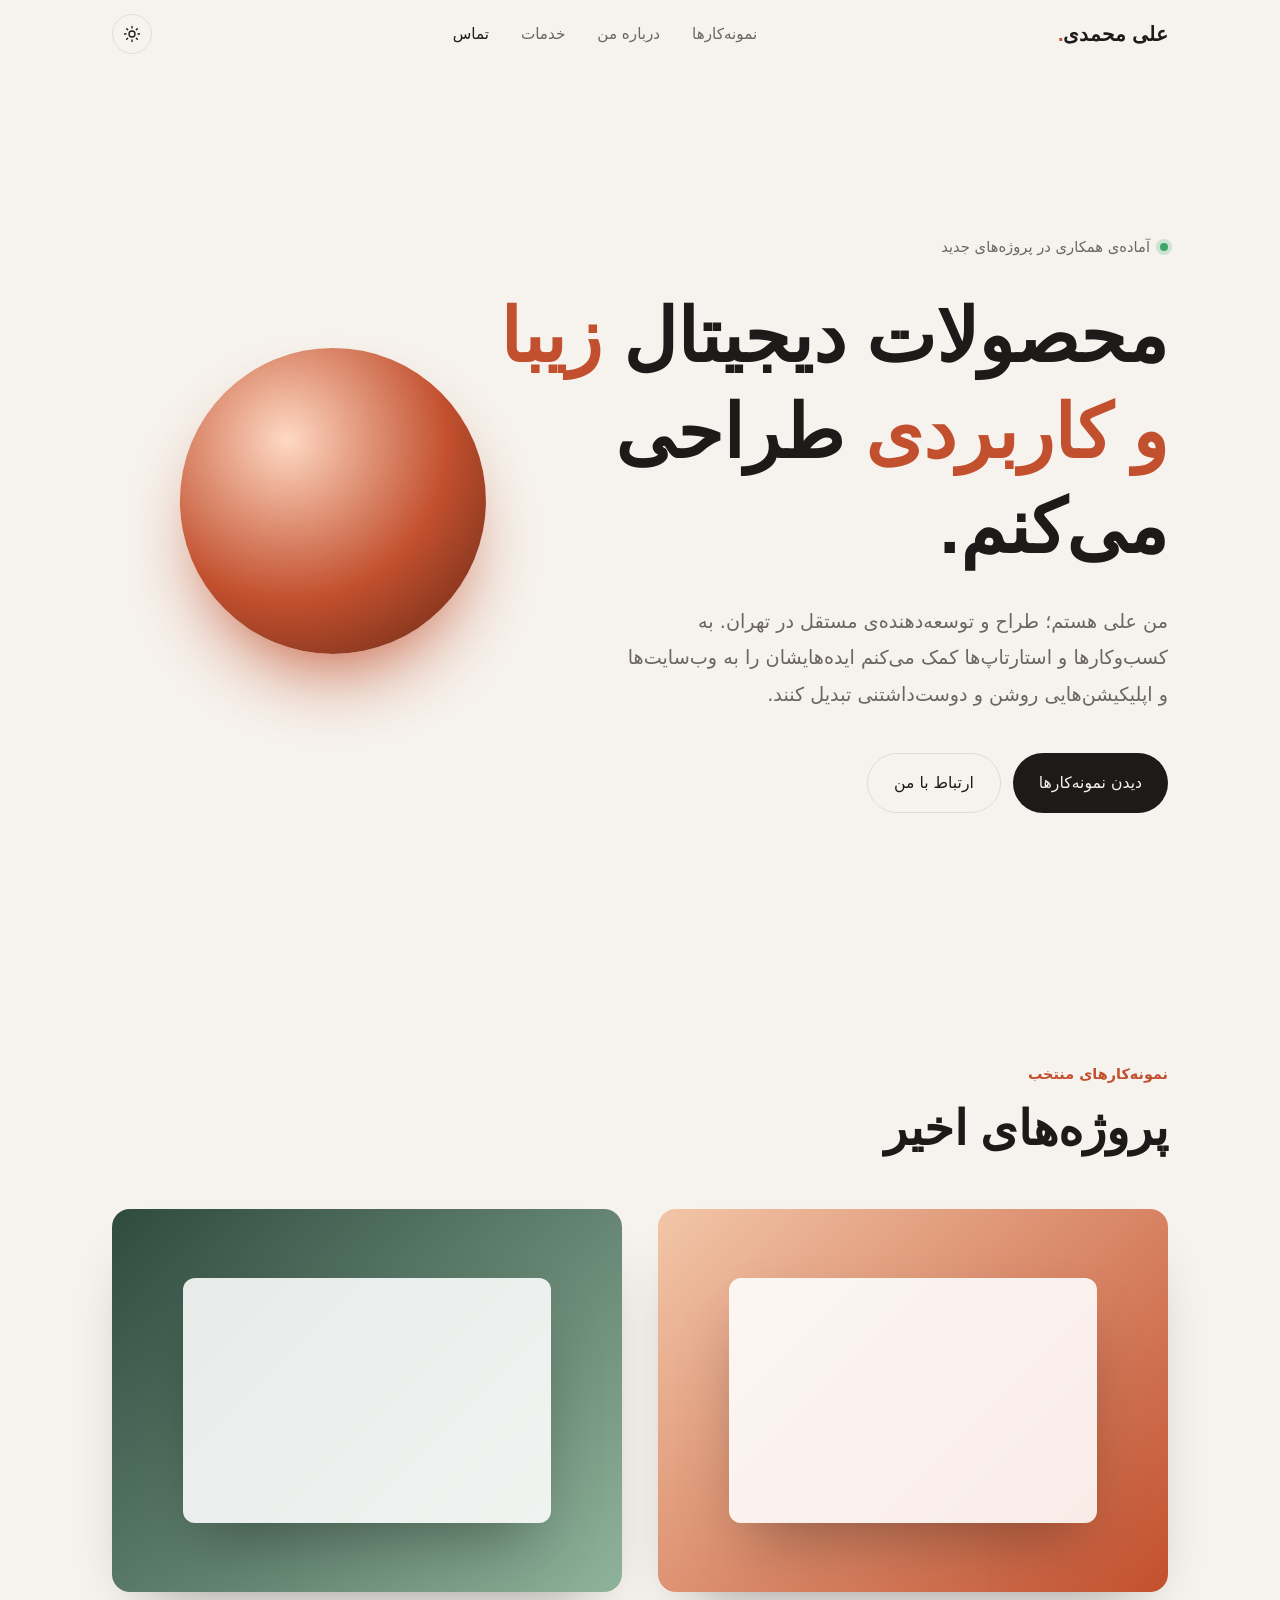
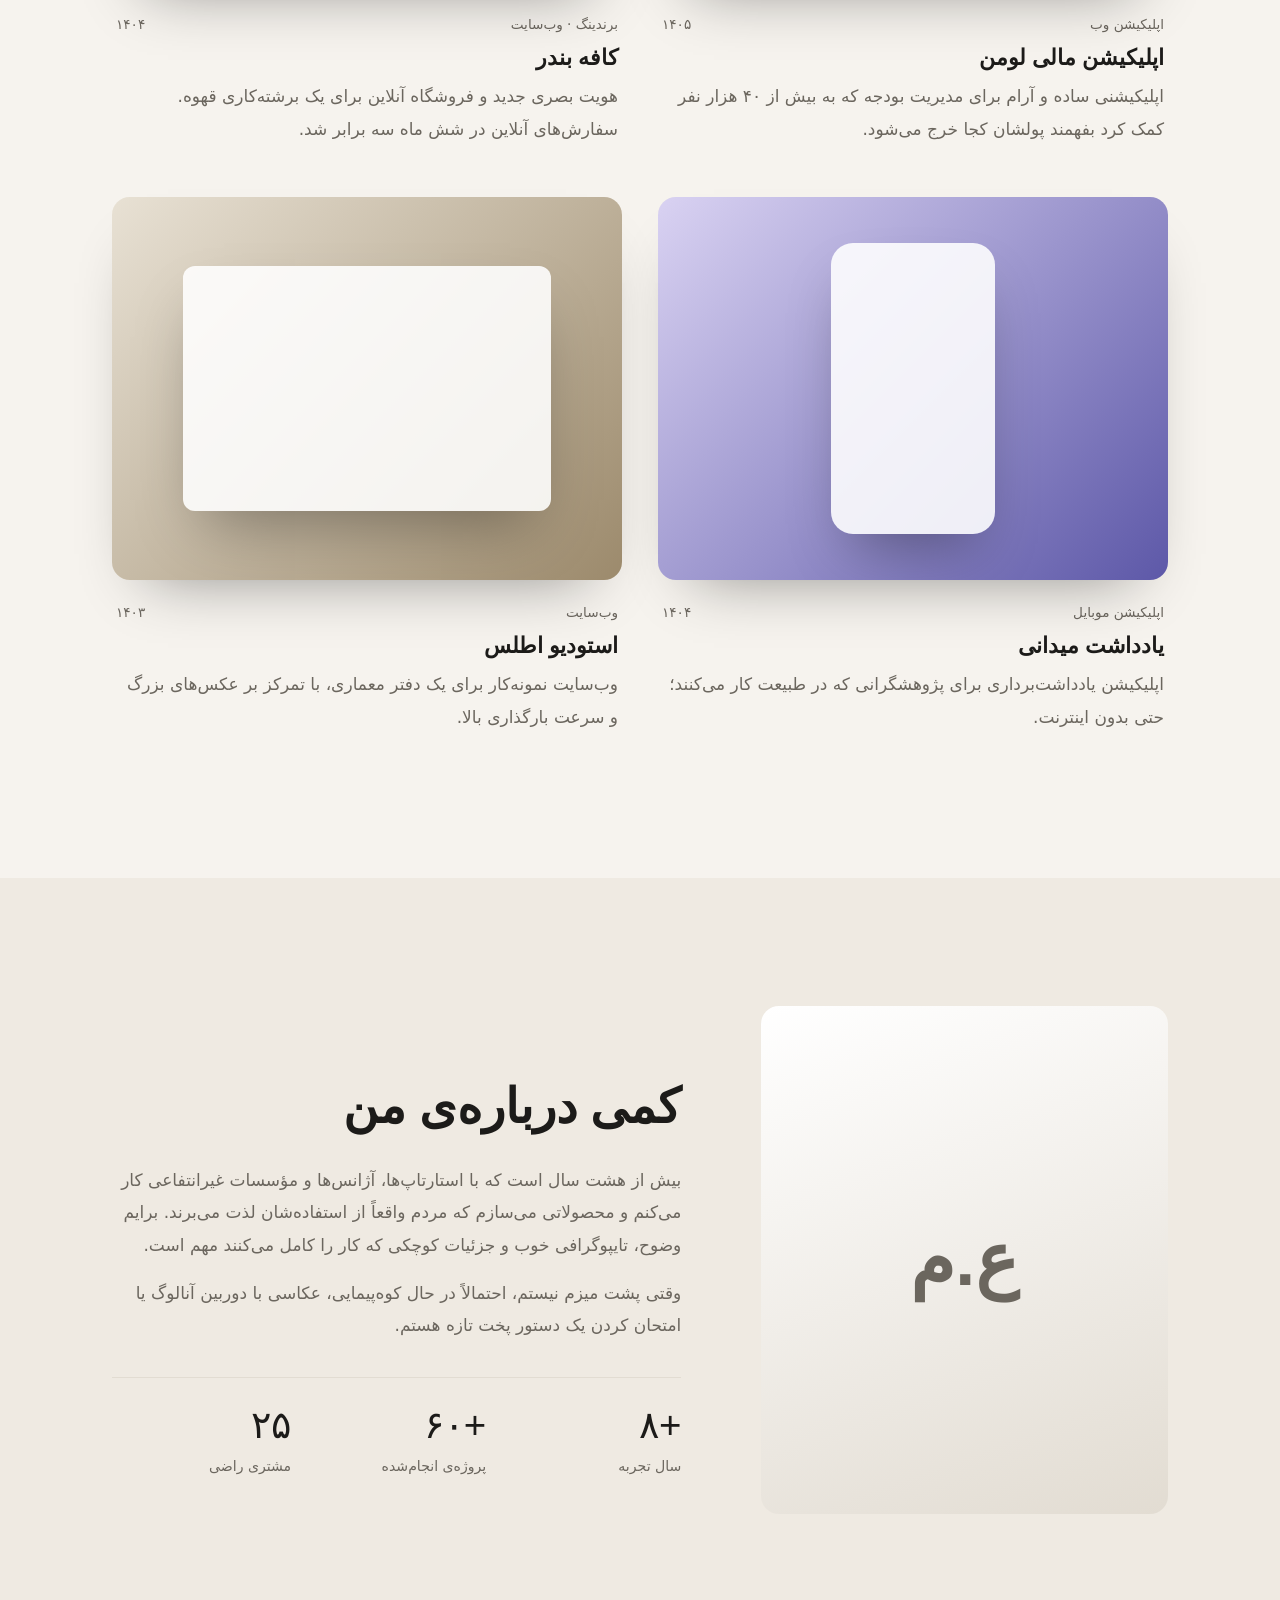
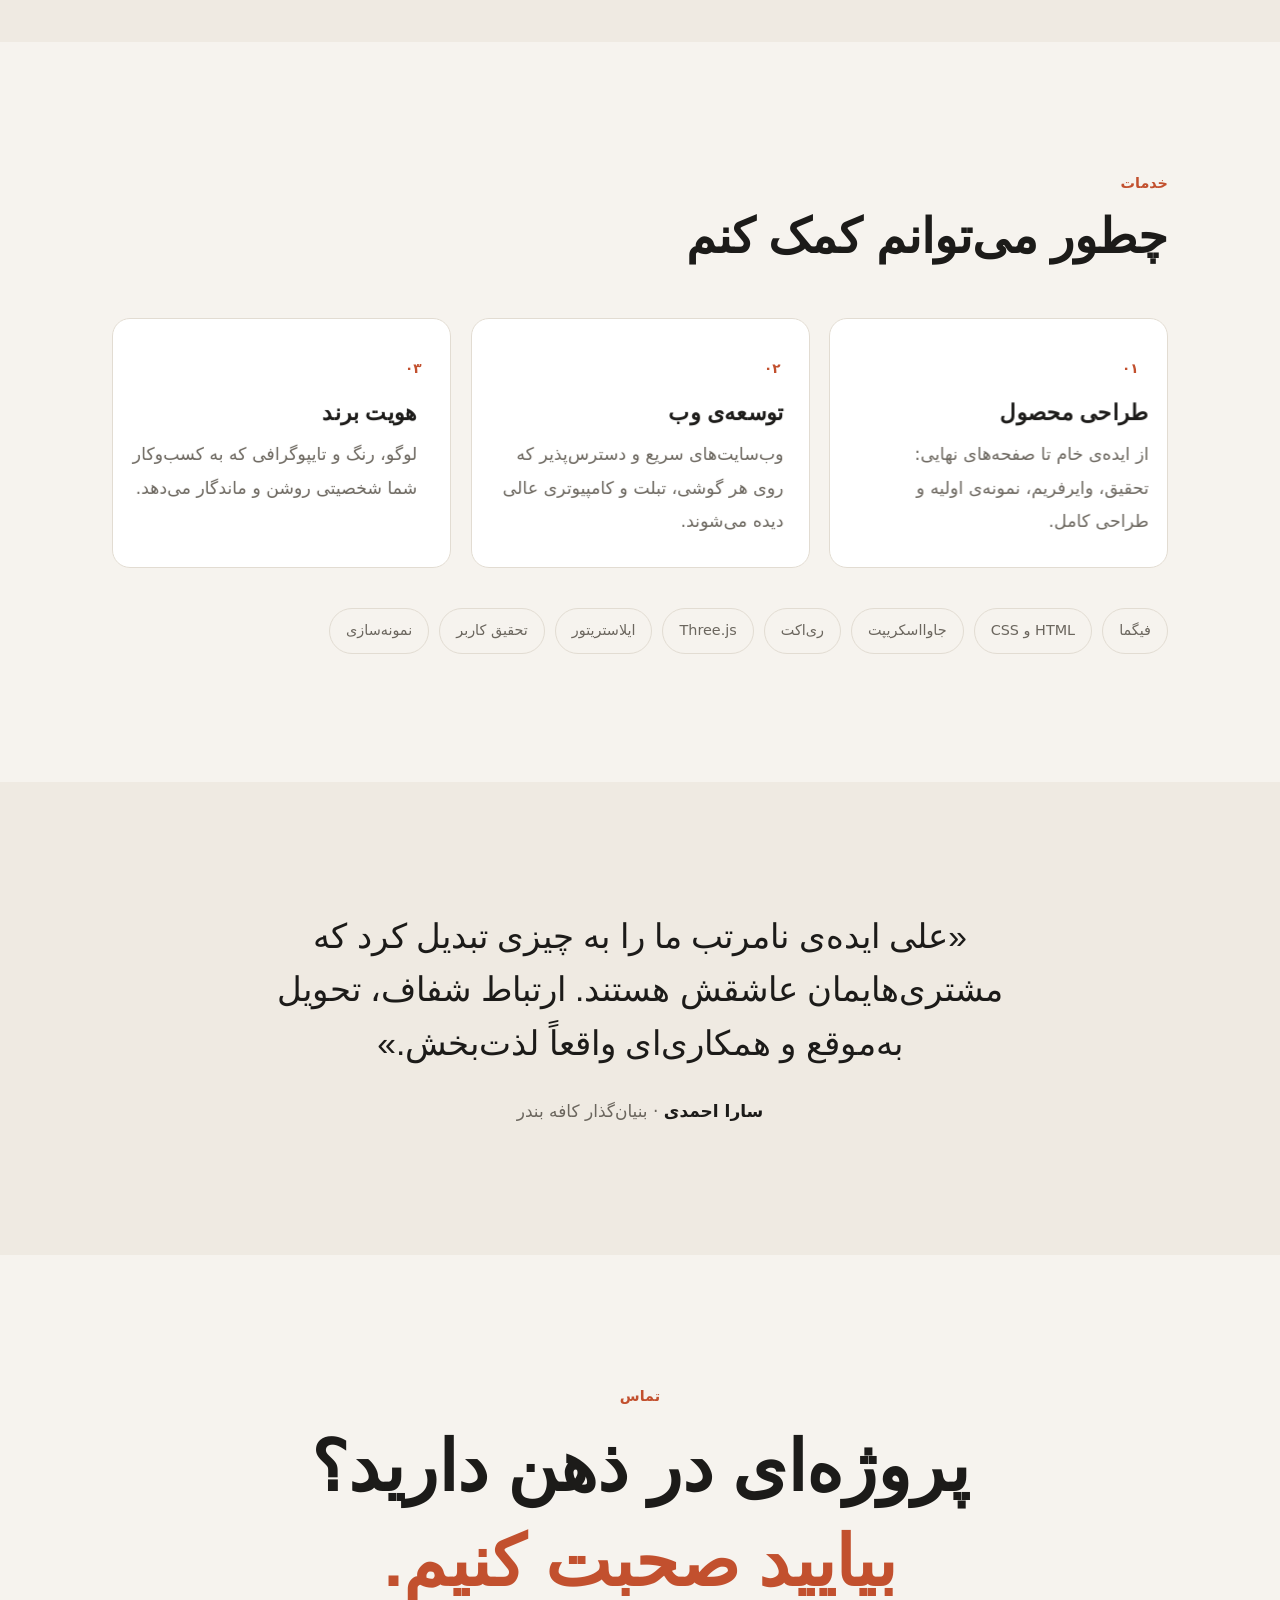
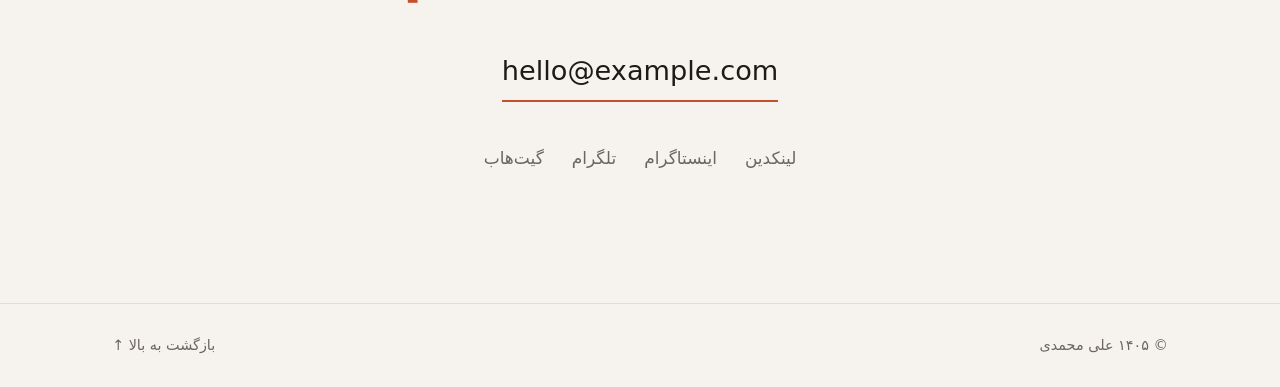
==== index.html @ 6ac97a1b "Add files via upload" ====
<!doctype html>
<html lang="fa" dir="rtl">
<head>
  <meta charset="utf-8">
  <meta name="viewport" content="width=device-width, initial-scale=1">

  <!-- ✏️ EDIT: عنوانی که در تب مرورگر و گوگل نمایش داده می‌شود -->
  <title>علی محمدی — طراح و توسعه‌دهنده</title>
  <!-- ✏️ EDIT: توضیح یک‌جمله‌ای برای گوگل و هنگام اشتراک‌گذاری لینک -->
  <meta name="description" content="نمونه‌کارهای علی محمدی، طراح و توسعه‌دهنده‌ی مستقل که محصولات دیجیتال زیبا و کاربردی می‌سازد.">

  <meta property="og:title" content="علی محمدی — طراح و توسعه‌دهنده">
  <meta property="og:description" content="طراح و توسعه‌دهنده‌ی مستقل؛ ساخت محصولات دیجیتال زیبا و کاربردی.">
  <meta property="og:type" content="website">
  <meta property="og:locale" content="fa_IR">
  <meta name="theme-color" content="#f6f3ee">

  <link rel="icon" href="favicon.svg" type="image/svg+xml">
  <link rel="stylesheet" href="styles.css">

  <!-- حالت روشن/تاریک ذخیره‌شده را قبل از نمایش صفحه اعمال می‌کند -->
  <script>
    try { var t = localStorage.getItem('theme'); if (t) document.documentElement.dataset.theme = t; } catch (e) {}
  </script>
</head>
<body>
  <a class="skip-link" href="#main">رفتن به محتوا</a>

  <!-- ================= منوی بالا ================= -->
  <header class="site-header">
    <div class="container header-inner">
      <!-- ✏️ EDIT: نام شما -->
      <a class="logo" href="#top" aria-label="بازگشت به بالا">علی محمدی<span class="logo-dot">.</span></a>

      <nav class="nav" id="nav" aria-label="منوی اصلی">
        <a href="#work">نمونه‌کارها</a>
        <a href="#about">درباره من</a>
        <a href="#services">خدمات</a>
        <a href="#contact">تماس</a>
      </nav>

      <div class="header-actions">
        <button class="icon-btn" id="theme-toggle" type="button" aria-label="تغییر حالت روشن و تاریک">
          <svg class="icon-sun" viewBox="0 0 24 24" aria-hidden="true"><circle cx="12" cy="12" r="4"/><path d="M12 2v2M12 20v2M4.9 4.9l1.4 1.4M17.7 17.7l1.4 1.4M2 12h2M20 12h2M4.9 19.1l1.4-1.4M17.7 6.3l1.4-1.4"/></svg>
          <svg class="icon-moon" viewBox="0 0 24 24" aria-hidden="true"><path d="M21 12.8A9 9 0 1 1 11.2 3a7 7 0 0 0 9.8 9.8z"/></svg>
        </button>
        <button class="icon-btn menu-btn" id="menu-toggle" type="button" aria-label="باز کردن منو" aria-expanded="false" aria-controls="nav">
          <span></span><span></span>
        </button>
      </div>
    </div>
  </header>

  <main id="main">

    <!-- ================= معرفی (اولین چیزی که دیده می‌شود) ================= -->
    <section class="hero" id="top">
      <!-- صحنه‌ی سه‌بعدی اینجا کشیده می‌شود (فایل script.js) -->
      <div class="hero-3d" id="hero-3d" aria-hidden="true"><div class="hero-3d-fallback"></div></div>

      <div class="container hero-content">
        <!-- ✏️ EDIT: جمله‌ی کوچک بالای تیتر -->
        <p class="eyebrow reveal"><span class="status-dot"></span> آماده‌ی همکاری در پروژه‌های جدید</p>
        <!-- ✏️ EDIT: تیتر اصلی. کلمات داخل <em> با رنگ اصلی نمایش داده می‌شوند. -->
        <h1 class="hero-title reveal">محصولات دیجیتال <em>زیبا و کاربردی</em> طراحی می‌کنم.</h1>
        <!-- ✏️ EDIT: یکی دو جمله درباره‌ی خودتان -->
        <p class="hero-lead reveal">من علی هستم؛ طراح و توسعه‌دهنده‌ی مستقل در تهران. به کسب‌وکارها و استارتاپ‌ها کمک می‌کنم ایده‌هایشان را به وب‌سایت‌ها و اپلیکیشن‌هایی روشن و دوست‌داشتنی تبدیل کنند.</p>
        <div class="hero-cta reveal">
          <a class="btn btn-primary" href="#work">دیدن نمونه‌کارها</a>
          <a class="btn btn-ghost" href="#contact">ارتباط با من</a>
        </div>
      </div>
    </section>

    <!-- ================= نمونه‌کارها ================= -->
    <section class="section" id="work">
      <div class="container">
        <div class="section-head reveal">
          <p class="section-label">نمونه‌کارهای منتخب</p>
          <h2>پروژه‌های اخیر</h2>
        </div>

        <!--
          ✏️ EDIT: هر بلوک <article class="project"> … </article> یک پروژه است.
          برای اضافه کردن پروژه، یک بلوک کامل را کپی کنید؛ برای حذف، آن را پاک کنید.
          برای استفاده از عکس واقعی: عکس را در پوشه‌ی images بگذارید و خط
          <div class="project-art …"></div> را با این جایگزین کنید:
            <img class="project-img" src="images/your-picture.jpg" alt="توضیح کوتاه عکس">
        -->
        <div class="projects">

          <article class="project reveal">
            <a class="project-link tilt" href="#" aria-label="پروژه‌ی اپلیکیشن مالی لومن">
              <div class="project-media"><div class="project-art art-1"></div></div>
              <div class="project-body">
                <div class="project-meta"><span>اپلیکیشن وب</span><span>۱۴۰۵</span></div>
                <h3>اپلیکیشن مالی لومن</h3>
                <p>اپلیکیشنی ساده و آرام برای مدیریت بودجه که به بیش از ۴۰ هزار نفر کمک کرد بفهمند پولشان کجا خرج می‌شود.</p>
              </div>
            </a>
          </article>

          <article class="project reveal">
            <a class="project-link tilt" href="#" aria-label="پروژه‌ی کافه بندر">
              <div class="project-media"><div class="project-art art-2"></div></div>
              <div class="project-body">
                <div class="project-meta"><span>برندینگ · وب‌سایت</span><span>۱۴۰۴</span></div>
                <h3>کافه بندر</h3>
                <p>هویت بصری جدید و فروشگاه آنلاین برای یک برشته‌کاری قهوه. سفارش‌های آنلاین در شش ماه سه برابر شد.</p>
              </div>
            </a>
          </article>

          <article class="project reveal">
            <a class="project-link tilt" href="#" aria-label="پروژه‌ی یادداشت میدانی">
              <div class="project-media"><div class="project-art art-3"></div></div>
              <div class="project-body">
                <div class="project-meta"><span>اپلیکیشن موبایل</span><span>۱۴۰۴</span></div>
                <h3>یادداشت میدانی</h3>
                <p>اپلیکیشن یادداشت‌برداری برای پژوهشگرانی که در طبیعت کار می‌کنند؛ حتی بدون اینترنت.</p>
              </div>
            </a>
          </article>

          <article class="project reveal">
            <a class="project-link tilt" href="#" aria-label="پروژه‌ی استودیو اطلس">
              <div class="project-media"><div class="project-art art-4"></div></div>
              <div class="project-body">
                <div class="project-meta"><span>وب‌سایت</span><span>۱۴۰۳</span></div>
                <h3>استودیو اطلس</h3>
                <p>وب‌سایت نمونه‌کار برای یک دفتر معماری، با تمرکز بر عکس‌های بزرگ و سرعت بارگذاری بالا.</p>
              </div>
            </a>
          </article>

        </div>
      </div>
    </section>

    <!-- ================= درباره من ================= -->
    <section class="section section-alt" id="about">
      <div class="container about">
        <div class="about-photo reveal">
          <!--
            ✏️ EDIT: برای نمایش عکس خودتان، آن را در پوشه‌ی images بگذارید (مثلاً me.jpg)
            و خط زیر را با این جایگزین کنید:
              <img src="images/me.jpg" alt="عکس علی محمدی">
          -->
          <div class="photo-placeholder tilt" aria-hidden="true">ع.م</div>
        </div>
        <div class="about-text">
          <p class="section-label reveal">درباره من</p>
          <h2 class="reveal">کمی درباره‌ی من</h2>
          <!-- ✏️ EDIT: داستان شما. هر <p> … </p> یک پاراگراف است. -->
          <p class="reveal">بیش از هشت سال است که با استارتاپ‌ها، آژانس‌ها و مؤسسات غیرانتفاعی کار می‌کنم و محصولاتی می‌سازم که مردم واقعاً از استفاده‌شان لذت می‌برند. برایم وضوح، تایپوگرافی خوب و جزئیات کوچکی که کار را کامل می‌کنند مهم است.</p>
          <p class="reveal">وقتی پشت میزم نیستم، احتمالاً در حال کوه‌پیمایی، عکاسی با دوربین آنالوگ یا امتحان کردن یک دستور پخت تازه هستم.</p>

          <!-- ✏️ EDIT: سه آمار کوتاه درباره‌ی شما -->
          <dl class="stats reveal">
            <div><dt>+۸</dt><dd>سال تجربه</dd></div>
            <div><dt>+۶۰</dt><dd>پروژه‌ی انجام‌شده</dd></div>
            <div><dt>۲۵</dt><dd>مشتری راضی</dd></div>
          </dl>
        </div>
      </div>
    </section>

    <!-- ================= خدمات ================= -->
    <section class="section" id="services">
      <div class="container">
        <div class="section-head reveal">
          <p class="section-label">خدمات</p>
          <h2>چطور می‌توانم کمک کنم</h2>
        </div>
        <!-- ✏️ EDIT: هر بلوک <div class="service"> یکی از خدمات شماست -->
        <div class="services">
          <div class="service tilt reveal">
            <span class="service-num">۰۱</span>
            <h3>طراحی محصول</h3>
            <p>از ایده‌ی خام تا صفحه‌های نهایی: تحقیق، وایرفریم، نمونه‌ی اولیه و طراحی کامل.</p>
          </div>
          <div class="service tilt reveal">
            <span class="service-num">۰۲</span>
            <h3>توسعه‌ی وب</h3>
            <p>وب‌سایت‌های سریع و دسترس‌پذیر که روی هر گوشی، تبلت و کامپیوتری عالی دیده می‌شوند.</p>
          </div>
          <div class="service tilt reveal">
            <span class="service-num">۰۳</span>
            <h3>هویت برند</h3>
            <p>لوگو، رنگ و تایپوگرافی که به کسب‌وکار شما شخصیتی روشن و ماندگار می‌دهد.</p>
          </div>
        </div>

        <!-- ✏️ EDIT: ابزارها و مهارت‌های شما -->
        <ul class="skills reveal" aria-label="ابزارها و مهارت‌ها">
          <li>فیگما</li><li>HTML و CSS</li><li>جاوااسکریپت</li><li>ری‌اکت</li>
          <li>Three.js</li><li>ایلاستریتور</li><li>تحقیق کاربر</li><li>نمونه‌سازی</li>
        </ul>
      </div>
    </section>

    <!-- ================= نظر مشتری ================= -->
    <section class="section section-alt">
      <div class="container">
        <!-- ✏️ EDIT: یک جمله‌ی خوب از یکی از مشتریان (یا کل این بخش را حذف کنید) -->
        <figure class="quote reveal">
          <blockquote>«علی ایده‌ی نامرتب ما را به چیزی تبدیل کرد که مشتری‌هایمان عاشقش هستند. ارتباط شفاف، تحویل به‌موقع و همکاری‌ای واقعاً لذت‌بخش.»</blockquote>
          <figcaption><strong>سارا احمدی</strong> · بنیان‌گذار کافه بندر</figcaption>
        </figure>
      </div>
    </section>

    <!-- ================= تماس ================= -->
    <section class="section contact" id="contact">
      <div class="container">
        <p class="section-label reveal">تماس</p>
        <h2 class="contact-title reveal">پروژه‌ای در ذهن دارید؟<br><em>بیایید صحبت کنیم.</em></h2>
        <!-- ✏️ EDIT: ایمیل واقعی خود را در هر دو جای خط بعد بنویسید -->
        <a class="contact-email reveal" href="mailto:hello@example.com" dir="ltr">hello@example.com</a>
        <!-- ✏️ EDIT: لینک شبکه‌های اجتماعی. به جای "#" آدرس صفحه‌ی خود را بگذارید یا خط را حذف کنید. -->
        <ul class="socials reveal">
          <li><a href="#" target="_blank" rel="noopener">لینکدین</a></li>
          <li><a href="#" target="_blank" rel="noopener">اینستاگرام</a></li>
          <li><a href="#" target="_blank" rel="noopener">تلگرام</a></li>
          <li><a href="#" target="_blank" rel="noopener">گیت‌هاب</a></li>
        </ul>
      </div>
    </section>
  </main>

  <footer class="site-footer">
    <div class="container footer-inner">
      <!-- ✏️ EDIT: نام شما -->
      <p>© <span id="year">۱۴۰۵</span> علی محمدی</p>
      <a href="#top">بازگشت به بالا ↑</a>
    </div>
  </footer>

  <!-- کتابخانه‌ی رایگان سه‌بعدی (Three.js) -->
  <script src="vendor/three.min.js" defer></script>
  <script src="script.js" defer></script>
</body>
</html>
---- styles.css ----
/* =====================================================================
   STYLES — this file controls how the site LOOKS (colours, fonts, layout).
   You normally only need the "COLOURS" block right below.
   ===================================================================== */

/* Persian font (stored inside the site, in the "fonts" folder) */
@font-face { font-family: "Vazirmatn"; src: url("fonts/Vazirmatn-FD-Regular.woff2") format("woff2"); font-weight: 400; font-style: normal; font-display: swap; }
@font-face { font-family: "Vazirmatn"; src: url("fonts/Vazirmatn-FD-Medium.woff2") format("woff2"); font-weight: 500; font-style: normal; font-display: swap; }
@font-face { font-family: "Vazirmatn"; src: url("fonts/Vazirmatn-FD-Bold.woff2") format("woff2"); font-weight: 700; font-style: normal; font-display: swap; }
@font-face { font-family: "Vazirmatn"; src: url("fonts/Vazirmatn-FD-ExtraBold.woff2") format("woff2"); font-weight: 800; font-style: normal; font-display: swap; }

/* ✏️ COLOURS — change these to restyle the whole site */
:root {
  --bg: #f6f3ee;          /* page background */
  --bg-alt: #efeae2;      /* background of every other section */
  --surface: #ffffff;     /* cards */
  --text: #1c1b19;        /* main text */
  --muted: #6b665e;       /* softer text */
  --line: #e2dcd2;        /* thin borders */
  --accent: #c2502e;      /* highlight colour (buttons, italic words) */
  --accent-contrast: #ffffff;

  --font-display: "Vazirmatn", Tahoma, sans-serif;
  --font-body: "Vazirmatn", Tahoma, system-ui, sans-serif;
  --radius: 18px;
  --max: 1120px;
  color-scheme: light;
}

/* Dark mode colours (used automatically if the visitor's device is in dark mode) */
@media (prefers-color-scheme: dark) {
  :root:not([data-theme="light"]) {
    --bg: #141311; --bg-alt: #1b1a17; --surface: #22201c;
    --text: #f1ede6; --muted: #a39d92; --line: #2f2c27;
    --accent: #ec7a55; --accent-contrast: #141311;
    color-scheme: dark;
  }
}
:root[data-theme="dark"] {
  --bg: #141311; --bg-alt: #1b1a17; --surface: #22201c;
  --text: #f1ede6; --muted: #a39d92; --line: #2f2c27;
  --accent: #ec7a55; --accent-contrast: #141311;
  color-scheme: dark;
}

/* ---------- Basics ---------- */
*, *::before, *::after { box-sizing: border-box; }
html { scroll-behavior: smooth; scroll-padding-top: 80px; -webkit-text-size-adjust: 100%; }
body {
  margin: 0;
  background: var(--bg);
  color: var(--text);
  font-family: var(--font-body);
  font-size: 17px;
  line-height: 1.9;
  -webkit-font-smoothing: antialiased;
  transition: background-color .3s, color .3s;
}
img { max-width: 100%; display: block; }
a { color: inherit; }
h1, h2, h3 { font-family: var(--font-display); font-weight: 800; line-height: 1.35; margin: 0; }
h2 { font-size: clamp(2rem, 4.5vw, 3rem); }
h3 { font-size: 1.35rem; font-weight: 700; }
em { font-style: normal; color: var(--accent); }
p { margin: 0 0 1rem; }

.container { width: 100%; max-width: var(--max); margin: 0 auto; padding: 0 16px; }
@media (min-width: 640px) { .container { padding: 0 32px; } }

.skip-link { position: absolute; right: -999px; top: 8px; background: var(--text); color: var(--bg); padding: 8px 14px; border-radius: 8px; z-index: 100; }
.skip-link:focus { right: 8px; }
:focus-visible { outline: 2px solid var(--accent); outline-offset: 3px; border-radius: 4px; }

/* ---------- Header ---------- */
.site-header {
  position: sticky; top: 0; z-index: 50;
  background: color-mix(in srgb, var(--bg) 82%, transparent);
  backdrop-filter: saturate(160%) blur(12px);
  -webkit-backdrop-filter: saturate(160%) blur(12px);
  border-bottom: 1px solid transparent;
  transition: border-color .3s;
}
.site-header.scrolled { border-bottom-color: var(--line); }
.header-inner { display: flex; align-items: center; justify-content: space-between; height: 68px; gap: 16px; }
.logo { font-family: var(--font-display); font-size: 1.25rem; text-decoration: none; font-weight: 800; }
.logo-dot { color: var(--accent); }

.nav { display: flex; gap: 32px; }
.nav a { text-decoration: none; font-size: .95rem; color: var(--muted); transition: color .2s; }
.nav a:hover, .nav a.active { color: var(--text); }

.header-actions { display: flex; gap: 8px; }
.icon-btn {
  width: 40px; height: 40px; border-radius: 50%;
  border: 1px solid var(--line); background: transparent; color: var(--text);
  display: grid; place-items: center; cursor: pointer; transition: background .2s;
}
.icon-btn:hover { background: var(--bg-alt); }
.icon-btn svg { width: 18px; height: 18px; fill: none; stroke: currentColor; stroke-width: 1.8; stroke-linecap: round; }
.icon-moon { display: none; }
:root[data-theme="dark"] .icon-sun { display: none; }
:root[data-theme="dark"] .icon-moon { display: block; }
@media (prefers-color-scheme: dark) {
  :root:not([data-theme="light"]) .icon-sun { display: none; }
  :root:not([data-theme="light"]) .icon-moon { display: block; }
}
.menu-btn { display: none; flex-direction: column; gap: 5px; align-items: center; justify-content: center; }
.menu-btn span { display: block; width: 16px; height: 1.6px; background: currentColor; transition: transform .3s; }
.menu-btn[aria-expanded="true"] span:first-child { transform: translateY(3.3px) rotate(45deg); }
.menu-btn[aria-expanded="true"] span:last-child { transform: translateY(-3.3px) rotate(-45deg); }

@media (max-width: 760px) {
  .menu-btn { display: flex; }
  .nav {
    position: fixed; inset: 68px 0 auto 0;
    flex-direction: column; gap: 0;
    background: var(--bg); border-bottom: 1px solid var(--line);
    padding: 8px 16px 20px;
    transform: translateY(-8px); opacity: 0; pointer-events: none;
    transition: opacity .25s, transform .25s;
  }
  .nav.open { transform: none; opacity: 1; pointer-events: auto; }
  .nav a { padding: 14px 0; font-size: 1.15rem; color: var(--text); border-bottom: 1px solid var(--line); }
  .nav a:last-child { border-bottom: 0; }
}

/* ---------- Buttons ---------- */
.btn {
  display: inline-flex; align-items: center; justify-content: center;
  padding: 14px 26px; border-radius: 999px; font-weight: 500; font-size: .98rem;
  text-decoration: none; transition: transform .2s, background .2s, border-color .2s;
}
.btn:hover { transform: translateY(-2px); }
.btn-primary { background: var(--text); color: var(--bg); }
.btn-ghost { border: 1px solid var(--line); }
.btn-ghost:hover { border-color: var(--text); }

/* ---------- Hero ---------- */
.hero { position: relative; overflow: hidden; padding: clamp(72px, 14vw, 160px) 0 clamp(64px, 10vw, 120px); }
.hero-content { position: relative; z-index: 1; pointer-events: none; }
.hero-content a { pointer-events: auto; }

/* 3D scene — on wide screens it sits on the left, on phones it sits behind the text */
.hero-3d { position: absolute; inset: 0 auto 0 0; width: 52%; z-index: 0; }
.hero-3d canvas { display: block; width: 100% !important; height: 100% !important; }
.hero-3d-fallback {
  position: absolute; top: 50%; left: 50%; width: 46%; aspect-ratio: 1; transform: translate(-50%, -50%);
  border-radius: 50%;
  background: radial-gradient(circle at 35% 30%, #ffd9c4, var(--accent) 55%, #5d2414);
  box-shadow: 0 40px 80px -30px var(--accent);
  animation: float 6s ease-in-out infinite;
}
.hero-3d.ready .hero-3d-fallback { display: none; }
@keyframes float { 50% { transform: translate(-50%, -54%); } }
@media (max-width: 860px) {
  .hero-3d { inset: 0; width: 100%; opacity: .35; }
}
.eyebrow { display: inline-flex; align-items: center; gap: 10px; font-size: .92rem; color: var(--muted); margin-bottom: 28px; }
.status-dot { width: 8px; height: 8px; border-radius: 50%; background: #3fa66b; box-shadow: 0 0 0 4px color-mix(in srgb, #3fa66b 22%, transparent); }
.hero-title { font-size: clamp(2.3rem, 6.5vw, 4.6rem); max-width: 17ch; margin-bottom: 28px; line-height: 1.3; }
.hero-lead { font-size: clamp(1.05rem, 2vw, 1.2rem); color: var(--muted); max-width: 34rem; margin-bottom: 40px; }
.hero-cta { display: flex; gap: 12px; flex-wrap: wrap; }

/* ---------- Sections ---------- */
.section { padding: clamp(72px, 11vw, 128px) 0; }
.section-alt { background: var(--bg-alt); }
.section-head { margin-bottom: 48px; }
.section-label { font-size: .9rem; color: var(--accent); font-weight: 700; margin-bottom: 8px; }

/* ---------- Projects ---------- */
.projects { display: grid; gap: 28px; grid-template-columns: 1fr; }
@media (min-width: 760px) { .projects { grid-template-columns: 1fr 1fr; gap: 36px; } }
.project-link { display: block; text-decoration: none; }

/* 3D tilt effect (cards lean toward the mouse) */
.tilt { transform-style: preserve-3d; transition: transform .5s cubic-bezier(.2,.7,.2,1); will-change: transform; }
.tilt.tilting { transition: transform .08s linear; }
.project-media { transform: translateZ(30px); box-shadow: 0 30px 60px -35px rgba(0,0,0,.45); }
.project-body { transform: translateZ(18px); }
.projects, .services, .about-photo { perspective: 1200px; }
.project-media { border-radius: var(--radius); overflow: hidden; aspect-ratio: 4 / 3; background: var(--bg-alt); }
.project-art, .project-img { width: 100%; height: 100%; object-fit: cover; transition: transform .6s cubic-bezier(.2,.7,.2,1); }
.project-link:hover .project-art, .project-link:hover .project-img { transform: scale(1.04); }
.project-body { padding: 20px 4px 0; }
.project-meta { display: flex; justify-content: space-between; font-size: .85rem; color: var(--muted); margin-bottom: 6px; }
.project-body h3 { margin-bottom: 8px; }
.project-body p { color: var(--muted); }

/* Decorative project covers (used until you add real pictures) */
.project-art { position: relative; }
.project-art::after {
  content: ""; position: absolute; inset: 18% 14%;
  border-radius: 12px; background: rgba(255,255,255,.88);
  box-shadow: 0 30px 60px -20px rgba(0,0,0,.35);
}
.art-1 { background: linear-gradient(135deg, #f2c6a8, #c2502e); }
.art-2 { background: linear-gradient(135deg, #2f4a3f, #8fb39a); }
.art-3 { background: linear-gradient(135deg, #d9d2f2, #5d58a8); }
.art-3::after { inset: 12% 34%; border-radius: 22px; }
.art-4 { background: linear-gradient(135deg, #e8e1d4, #9c8a6c); }

/* ---------- About ---------- */
.about { display: grid; gap: 48px; align-items: center; }
@media (min-width: 860px) { .about { grid-template-columns: 5fr 7fr; gap: 80px; } }
.about-photo img, .photo-placeholder { width: 100%; aspect-ratio: 4 / 5; border-radius: var(--radius); object-fit: cover; }
.photo-placeholder {
  display: grid; place-items: center;
  background: linear-gradient(160deg, var(--surface), var(--line));
  font-family: var(--font-display); font-size: 4.5rem; font-weight: 800; color: var(--muted);
}
.about-text h2 { margin-bottom: 24px; }
.about-text p { color: var(--muted); }
.stats { display: grid; grid-template-columns: repeat(3, 1fr); gap: 16px; margin: 36px 0 0; padding-top: 28px; border-top: 1px solid var(--line); }
.stats dt { font-family: var(--font-display); font-size: clamp(1.8rem, 4vw, 2.4rem); line-height: 1; }
.stats dd { margin: 8px 0 0; font-size: .88rem; color: var(--muted); }

/* ---------- Services ---------- */
.services { display: grid; gap: 20px; grid-template-columns: 1fr; }
@media (min-width: 860px) { .services { grid-template-columns: repeat(3, 1fr); } }
.service { background: var(--surface); border: 1px solid var(--line); border-radius: var(--radius); padding: 32px 28px; transition: transform .5s cubic-bezier(.2,.7,.2,1), border-color .3s; }
.service.tilting { transition: transform .08s linear, border-color .3s; }
.service:hover { border-color: var(--accent); }
.service-num, .service h3, .service p { transform: translateZ(24px); }
.service-num { font-size: .85rem; color: var(--accent); font-weight: 600; }
.service h3 { margin: 16px 0 10px; }
.service p { color: var(--muted); margin: 0; }
.skills { list-style: none; padding: 0; margin: 40px 0 0; display: flex; flex-wrap: wrap; gap: 10px; }
.skills li { border: 1px solid var(--line); border-radius: 999px; padding: 8px 16px; font-size: .9rem; color: var(--muted); }

/* ---------- Quote ---------- */
.quote { margin: 0 auto; max-width: 52rem; text-align: center; }
.quote blockquote { margin: 0 0 24px; font-family: var(--font-display); font-weight: 500; font-size: clamp(1.4rem, 3.2vw, 2.1rem); line-height: 1.6; }
.quote figcaption { color: var(--muted); }
.quote strong { color: var(--text); font-weight: 600; }

/* ---------- Contact ---------- */
.contact { text-align: center; }
.contact-title { font-size: clamp(2.2rem, 6.5vw, 4.4rem); margin-bottom: 36px; line-height: 1.35; }
.contact-email {
  display: inline-block; font-size: clamp(1.15rem, 3.5vw, 1.7rem); text-decoration: none;
  border-bottom: 2px solid var(--accent); padding-bottom: 4px; transition: color .2s;
  overflow-wrap: anywhere;
}
.contact-email:hover { color: var(--accent); }
.socials { list-style: none; padding: 0; margin: 40px 0 0; display: flex; justify-content: center; flex-wrap: wrap; gap: 12px 28px; }
.socials a { text-decoration: none; color: var(--muted); }
.socials a:hover { color: var(--text); }

/* ---------- Footer ---------- */
.site-footer { border-top: 1px solid var(--line); padding: 28px 0; font-size: .9rem; color: var(--muted); }
.footer-inner { display: flex; justify-content: space-between; align-items: center; gap: 16px; }
.footer-inner p { margin: 0; }
.footer-inner a { text-decoration: none; }
.footer-inner a:hover { color: var(--text); }

/* ---------- Fade-in on scroll ---------- */
.js .reveal { opacity: 0; transform: translateY(24px); transition: opacity .8s ease, transform .8s cubic-bezier(.2,.7,.2,1); }
.js .reveal.visible { opacity: 1; transform: none; }
@media (prefers-reduced-motion: reduce) {
  html { scroll-behavior: auto; }
  .js .reveal { opacity: 1; transform: none; transition: none; }
  .hero-3d-fallback { animation: none; }
  *, *::before, *::after { transition-duration: 0s !important; }
}

/* ---------- 404 page ---------- */
.notfound { min-height: 100vh; display: grid; place-items: center; text-align: center; padding: 24px 16px; }
.notfound h1 { font-size: clamp(4rem, 18vw, 9rem); color: var(--accent); }
.notfound p { color: var(--muted); margin: 16px 0 32px; }
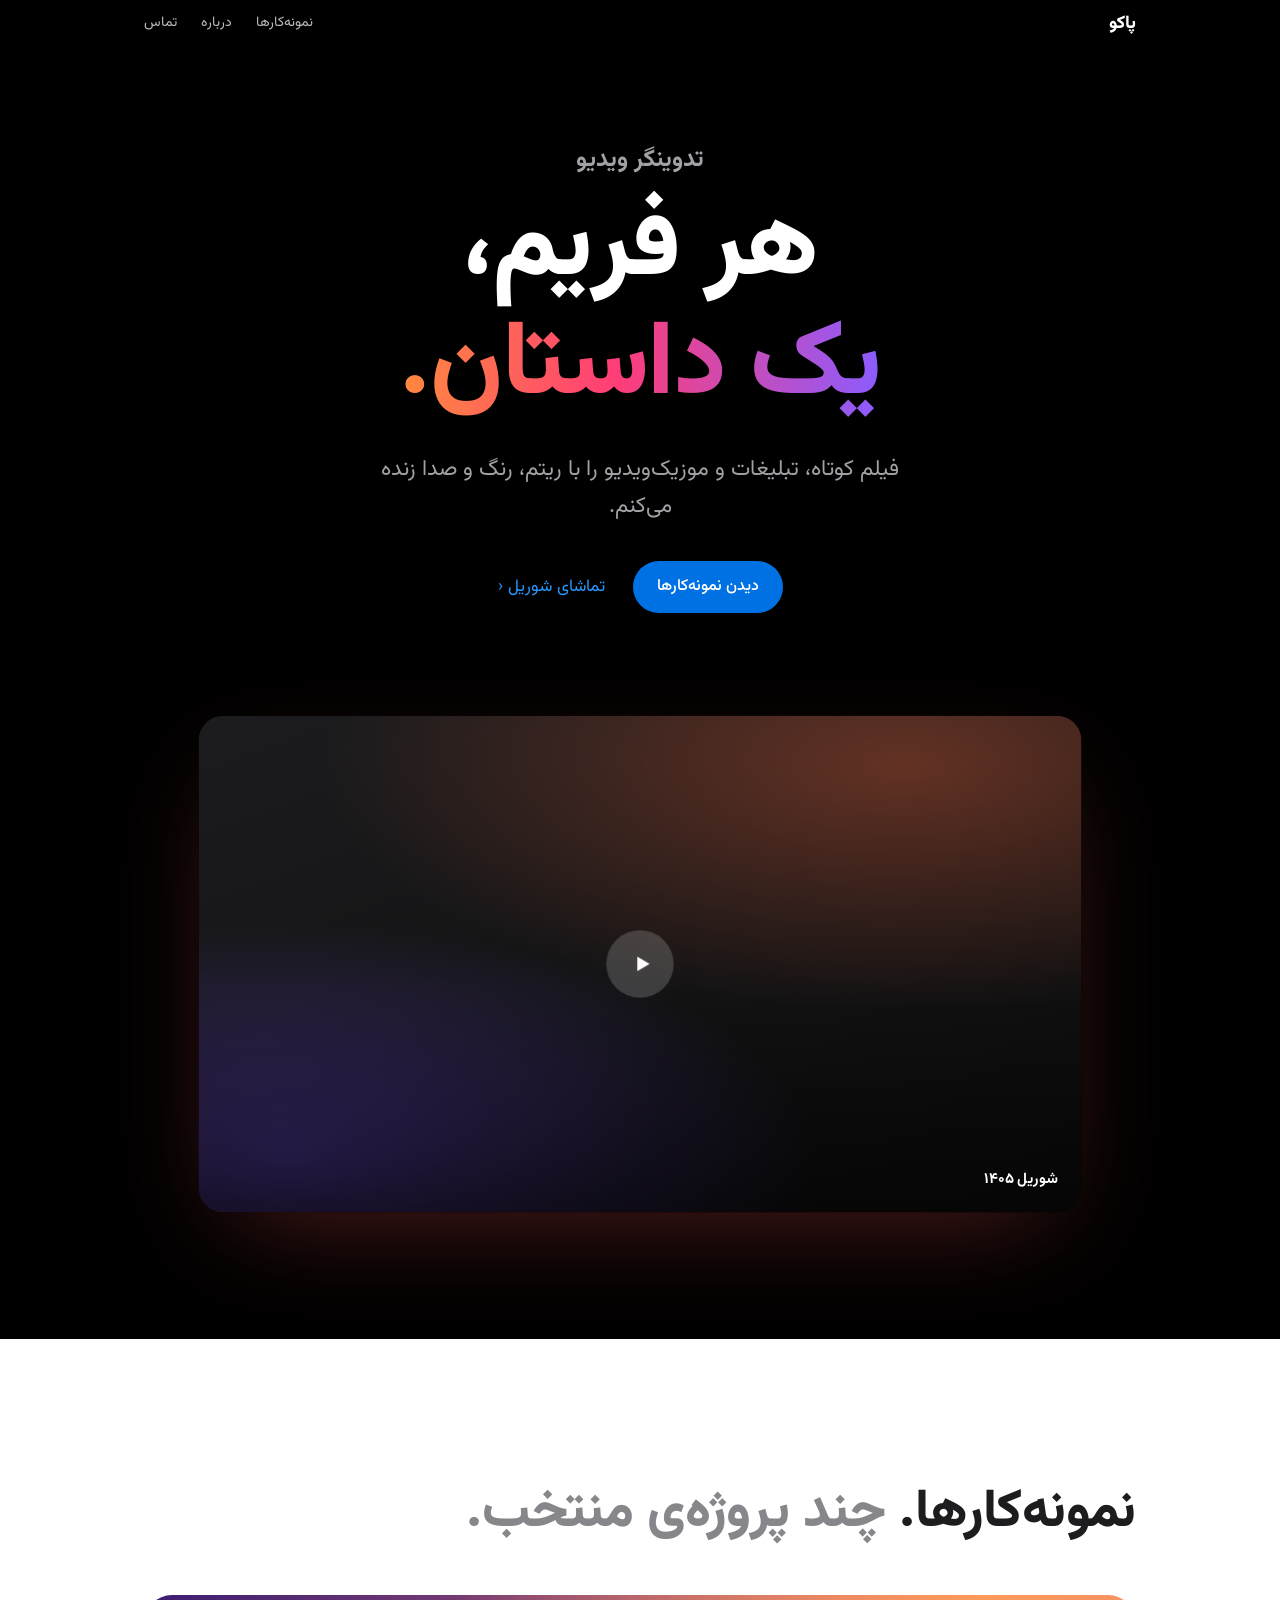
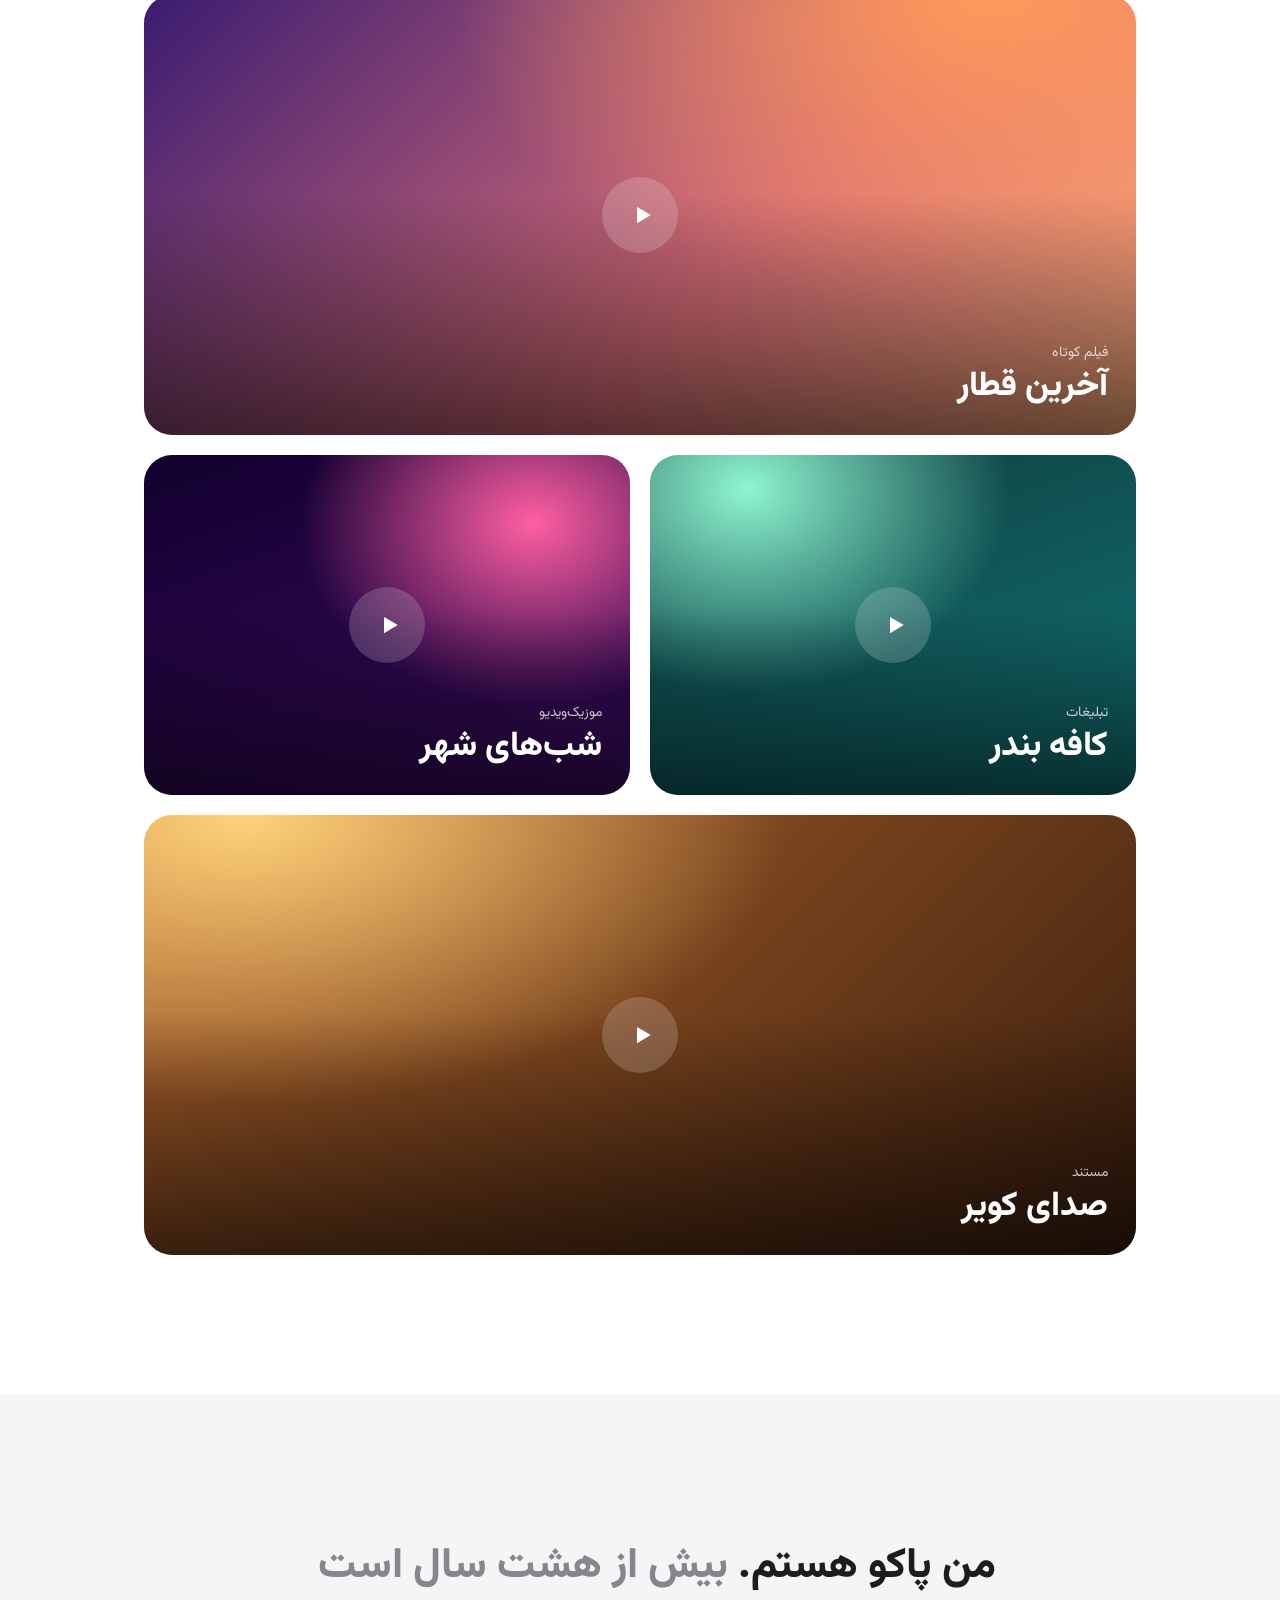
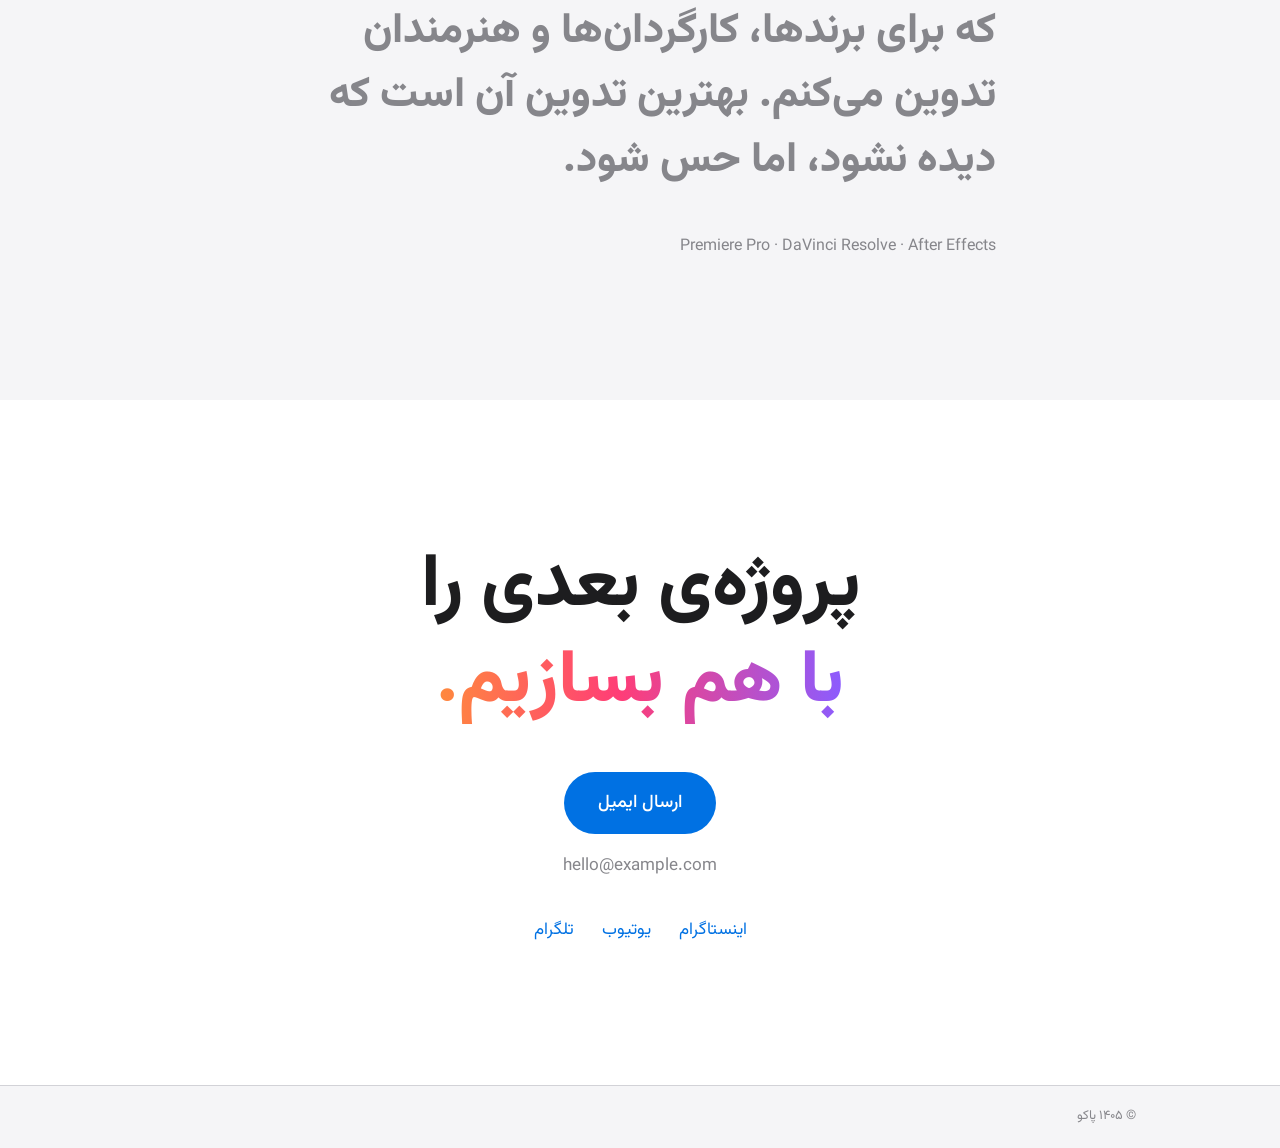
==== commit ef17ca17: "Redesign: minimal Apple-style portfolio for Paco (video editor) Co-Authored-By: Claude Opus 5.5 <nor" ====
--- a/index.html
+++ b/index.html
@@ -3,241 +3,124 @@
 <head>
   <meta charset="utf-8">
   <meta name="viewport" content="width=device-width, initial-scale=1">
-
-  <!-- ✏️ EDIT: عنوانی که در تب مرورگر و گوگل نمایش داده می‌شود -->
-  <title>علی محمدی — طراح و توسعه‌دهنده</title>
-  <!-- ✏️ EDIT: توضیح یک‌جمله‌ای برای گوگل و هنگام اشتراک‌گذاری لینک -->
-  <meta name="description" content="نمونه‌کارهای علی محمدی، طراح و توسعه‌دهنده‌ی مستقل که محصولات دیجیتال زیبا و کاربردی می‌سازد.">
-
-  <meta property="og:title" content="علی محمدی — طراح و توسعه‌دهنده">
-  <meta property="og:description" content="طراح و توسعه‌دهنده‌ی مستقل؛ ساخت محصولات دیجیتال زیبا و کاربردی.">
+  <title>پاکو — تدوینگر ویدیو</title>
+  <meta name="description" content="نمونه‌کارهای پاکو، تدوینگر ویدیو؛ فیلم کوتاه، تبلیغات، موزیک‌ویدیو و مستند.">
+  <meta property="og:title" content="پاکو — تدوینگر ویدیو">
+  <meta property="og:description" content="هر فریم، یک داستان.">
   <meta property="og:type" content="website">
   <meta property="og:locale" content="fa_IR">
-  <meta name="theme-color" content="#f6f3ee">
-
+  <meta name="theme-color" content="#000000">
   <link rel="icon" href="favicon.svg" type="image/svg+xml">
+  <link rel="preload" href="fonts/Vazirmatn-FD-ExtraBold.woff2" as="font" type="font/woff2" crossorigin>
   <link rel="stylesheet" href="styles.css">
-
-  <!-- حالت روشن/تاریک ذخیره‌شده را قبل از نمایش صفحه اعمال می‌کند -->
-  <script>
-    try { var t = localStorage.getItem('theme'); if (t) document.documentElement.dataset.theme = t; } catch (e) {}
-  </script>
 </head>
 <body>
-  <a class="skip-link" href="#main">رفتن به محتوا</a>
 
-  <!-- ================= منوی بالا ================= -->
-  <header class="site-header">
-    <div class="container header-inner">
-      <!-- ✏️ EDIT: نام شما -->
-      <a class="logo" href="#top" aria-label="بازگشت به بالا">علی محمدی<span class="logo-dot">.</span></a>
-
-      <nav class="nav" id="nav" aria-label="منوی اصلی">
+  <!-- ================= منو ================= -->
+  <header class="nav">
+    <div class="wrap nav-inner">
+      <a class="brand" href="#top">پاکو</a>
+      <nav aria-label="منوی اصلی">
         <a href="#work">نمونه‌کارها</a>
-        <a href="#about">درباره من</a>
-        <a href="#services">خدمات</a>
+        <a href="#about">درباره</a>
         <a href="#contact">تماس</a>
       </nav>
-
-      <div class="header-actions">
-        <button class="icon-btn" id="theme-toggle" type="button" aria-label="تغییر حالت روشن و تاریک">
-          <svg class="icon-sun" viewBox="0 0 24 24" aria-hidden="true"><circle cx="12" cy="12" r="4"/><path d="M12 2v2M12 20v2M4.9 4.9l1.4 1.4M17.7 17.7l1.4 1.4M2 12h2M20 12h2M4.9 19.1l1.4-1.4M17.7 6.3l1.4-1.4"/></svg>
-          <svg class="icon-moon" viewBox="0 0 24 24" aria-hidden="true"><path d="M21 12.8A9 9 0 1 1 11.2 3a7 7 0 0 0 9.8 9.8z"/></svg>
-        </button>
-        <button class="icon-btn menu-btn" id="menu-toggle" type="button" aria-label="باز کردن منو" aria-expanded="false" aria-controls="nav">
-          <span></span><span></span>
-        </button>
-      </div>
     </div>
   </header>
 
-  <main id="main">
+  <main>
+    <!-- ================= معرفی ================= -->
+    <section class="hero" id="top">
+      <div class="wrap">
+        <p class="hero-kicker fade">تدوینگر ویدیو</p>
+        <!-- ✏️ تیتر اصلی -->
+        <h1 class="hero-title fade">هر فریم،<br><span class="grad">یک داستان.</span></h1>
+        <!-- ✏️ یک جمله درباره‌ی کارتان -->
+        <p class="hero-sub fade">فیلم کوتاه، تبلیغات و موزیک‌ویدیو را با ریتم، رنگ و صدا زنده می‌کنم.</p>
+        <div class="hero-links fade">
+          <a class="btn" href="#work">دیدن نمونه‌کارها</a>
+          <!-- ✏️ لینک شوریل (یوتیوب یا ویمئو یا آپارات) را به جای # بگذارید -->
+          <a class="link" href="#" data-video>تماشای شوریل <span aria-hidden="true">‹</span></a>
+        </div>
+      </div>
 
-    <!-- ================= معرفی (اولین چیزی که دیده می‌شود) ================= -->
-    <section class="hero" id="top">
-      <!-- صحنه‌ی سه‌بعدی اینجا کشیده می‌شود (فایل script.js) -->
-      <div class="hero-3d" id="hero-3d" aria-hidden="true"><div class="hero-3d-fallback"></div></div>
-
-      <div class="container hero-content">
-        <!-- ✏️ EDIT: جمله‌ی کوچک بالای تیتر -->
-        <p class="eyebrow reveal"><span class="status-dot"></span> آماده‌ی همکاری در پروژه‌های جدید</p>
-        <!-- ✏️ EDIT: تیتر اصلی. کلمات داخل <em> با رنگ اصلی نمایش داده می‌شوند. -->
-        <h1 class="hero-title reveal">محصولات دیجیتال <em>زیبا و کاربردی</em> طراحی می‌کنم.</h1>
-        <!-- ✏️ EDIT: یکی دو جمله درباره‌ی خودتان -->
-        <p class="hero-lead reveal">من علی هستم؛ طراح و توسعه‌دهنده‌ی مستقل در تهران. به کسب‌وکارها و استارتاپ‌ها کمک می‌کنم ایده‌هایشان را به وب‌سایت‌ها و اپلیکیشن‌هایی روشن و دوست‌داشتنی تبدیل کنند.</p>
-        <div class="hero-cta reveal">
-          <a class="btn btn-primary" href="#work">دیدن نمونه‌کارها</a>
-          <a class="btn btn-ghost" href="#contact">ارتباط با من</a>
-        </div>
+      <!-- ✏️ شوریل: همان لینک بالا را اینجا هم به جای # بگذارید.
+           عکس پس‌زمینه (اختیاری): عکسی در پوشه‌ی images بگذارید و
+           style="--img:url('images/reel.jpg')" را داخل تگ <a> اضافه کنید. -->
+      <div class="wrap">
+        <a class="reel" id="reel" href="#" data-video aria-label="پخش شوریل">
+          <span class="play" aria-hidden="true"><svg viewBox="0 0 24 24"><path d="M8 5.5v13l11-6.5z"/></svg></span>
+          <span class="reel-label">شوریل ۱۴۰۵</span>
+        </a>
       </div>
     </section>
 
     <!-- ================= نمونه‌کارها ================= -->
     <section class="section" id="work">
-      <div class="container">
-        <div class="section-head reveal">
-          <p class="section-label">نمونه‌کارهای منتخب</p>
-          <h2>پروژه‌های اخیر</h2>
-        </div>
+      <div class="wrap">
+        <h2 class="section-title fade">نمونه‌کارها. <span class="muted">چند پروژه‌ی منتخب.</span></h2>
 
-        <!--
-          ✏️ EDIT: هر بلوک <article class="project"> … </article> یک پروژه است.
-          برای اضافه کردن پروژه، یک بلوک کامل را کپی کنید؛ برای حذف، آن را پاک کنید.
-          برای استفاده از عکس واقعی: عکس را در پوشه‌ی images بگذارید و خط
-          <div class="project-art …"></div> را با این جایگزین کنید:
-            <img class="project-img" src="images/your-picture.jpg" alt="توضیح کوتاه عکس">
-        -->
-        <div class="projects">
-
-          <article class="project reveal">
-            <a class="project-link tilt" href="#" aria-label="پروژه‌ی اپلیکیشن مالی لومن">
-              <div class="project-media"><div class="project-art art-1"></div></div>
-              <div class="project-body">
-                <div class="project-meta"><span>اپلیکیشن وب</span><span>۱۴۰۵</span></div>
-                <h3>اپلیکیشن مالی لومن</h3>
-                <p>اپلیکیشنی ساده و آرام برای مدیریت بودجه که به بیش از ۴۰ هزار نفر کمک کرد بفهمند پولشان کجا خرج می‌شود.</p>
-              </div>
-            </a>
-          </article>
-
-          <article class="project reveal">
-            <a class="project-link tilt" href="#" aria-label="پروژه‌ی کافه بندر">
-              <div class="project-media"><div class="project-art art-2"></div></div>
-              <div class="project-body">
-                <div class="project-meta"><span>برندینگ · وب‌سایت</span><span>۱۴۰۴</span></div>
-                <h3>کافه بندر</h3>
-                <p>هویت بصری جدید و فروشگاه آنلاین برای یک برشته‌کاری قهوه. سفارش‌های آنلاین در شش ماه سه برابر شد.</p>
-              </div>
-            </a>
-          </article>
-
-          <article class="project reveal">
-            <a class="project-link tilt" href="#" aria-label="پروژه‌ی یادداشت میدانی">
-              <div class="project-media"><div class="project-art art-3"></div></div>
-              <div class="project-body">
-                <div class="project-meta"><span>اپلیکیشن موبایل</span><span>۱۴۰۴</span></div>
-                <h3>یادداشت میدانی</h3>
-                <p>اپلیکیشن یادداشت‌برداری برای پژوهشگرانی که در طبیعت کار می‌کنند؛ حتی بدون اینترنت.</p>
-              </div>
-            </a>
-          </article>
-
-          <article class="project reveal">
-            <a class="project-link tilt" href="#" aria-label="پروژه‌ی استودیو اطلس">
-              <div class="project-media"><div class="project-art art-4"></div></div>
-              <div class="project-body">
-                <div class="project-meta"><span>وب‌سایت</span><span>۱۴۰۳</span></div>
-                <h3>استودیو اطلس</h3>
-                <p>وب‌سایت نمونه‌کار برای یک دفتر معماری، با تمرکز بر عکس‌های بزرگ و سرعت بارگذاری بالا.</p>
-              </div>
-            </a>
-          </article>
-
+        <!-- ✏️ هر <a class="tile …"> یک پروژه است.
+             href = لینک ویدیو.   عکس کاور: style="--img:url('images/cover1.jpg')"
+             برای پروژه‌ی جدید یک بلوک را کپی کنید؛ برای حذف، آن را پاک کنید. -->
+        <div class="tiles">
+          <a class="tile tile-wide fade c1" href="#" data-video>
+            <span class="tile-text"><span class="tile-tag">فیلم کوتاه</span><span class="tile-title">آخرین قطار</span></span>
+            <span class="play" aria-hidden="true"><svg viewBox="0 0 24 24"><path d="M8 5.5v13l11-6.5z"/></svg></span>
+          </a>
+          <a class="tile fade c2" href="#" data-video>
+            <span class="tile-text"><span class="tile-tag">تبلیغات</span><span class="tile-title">کافه بندر</span></span>
+            <span class="play" aria-hidden="true"><svg viewBox="0 0 24 24"><path d="M8 5.5v13l11-6.5z"/></svg></span>
+          </a>
+          <a class="tile fade c3" href="#" data-video>
+            <span class="tile-text"><span class="tile-tag">موزیک‌ویدیو</span><span class="tile-title">شب‌های شهر</span></span>
+            <span class="play" aria-hidden="true"><svg viewBox="0 0 24 24"><path d="M8 5.5v13l11-6.5z"/></svg></span>
+          </a>
+          <a class="tile tile-wide fade c4" href="#" data-video>
+            <span class="tile-text"><span class="tile-tag">مستند</span><span class="tile-title">صدای کویر</span></span>
+            <span class="play" aria-hidden="true"><svg viewBox="0 0 24 24"><path d="M8 5.5v13l11-6.5z"/></svg></span>
+          </a>
         </div>
       </div>
     </section>
 
-    <!-- ================= درباره من ================= -->
-    <section class="section section-alt" id="about">
-      <div class="container about">
-        <div class="about-photo reveal">
-          <!--
-            ✏️ EDIT: برای نمایش عکس خودتان، آن را در پوشه‌ی images بگذارید (مثلاً me.jpg)
-            و خط زیر را با این جایگزین کنید:
-              <img src="images/me.jpg" alt="عکس علی محمدی">
-          -->
-          <div class="photo-placeholder tilt" aria-hidden="true">ع.م</div>
-        </div>
-        <div class="about-text">
-          <p class="section-label reveal">درباره من</p>
-          <h2 class="reveal">کمی درباره‌ی من</h2>
-          <!-- ✏️ EDIT: داستان شما. هر <p> … </p> یک پاراگراف است. -->
-          <p class="reveal">بیش از هشت سال است که با استارتاپ‌ها، آژانس‌ها و مؤسسات غیرانتفاعی کار می‌کنم و محصولاتی می‌سازم که مردم واقعاً از استفاده‌شان لذت می‌برند. برایم وضوح، تایپوگرافی خوب و جزئیات کوچکی که کار را کامل می‌کنند مهم است.</p>
-          <p class="reveal">وقتی پشت میزم نیستم، احتمالاً در حال کوه‌پیمایی، عکاسی با دوربین آنالوگ یا امتحان کردن یک دستور پخت تازه هستم.</p>
-
-          <!-- ✏️ EDIT: سه آمار کوتاه درباره‌ی شما -->
-          <dl class="stats reveal">
-            <div><dt>+۸</dt><dd>سال تجربه</dd></div>
-            <div><dt>+۶۰</dt><dd>پروژه‌ی انجام‌شده</dd></div>
-            <div><dt>۲۵</dt><dd>مشتری راضی</dd></div>
-          </dl>
-        </div>
-      </div>
-    </section>
-
-    <!-- ================= خدمات ================= -->
-    <section class="section" id="services">
-      <div class="container">
-        <div class="section-head reveal">
-          <p class="section-label">خدمات</p>
-          <h2>چطور می‌توانم کمک کنم</h2>
-        </div>
-        <!-- ✏️ EDIT: هر بلوک <div class="service"> یکی از خدمات شماست -->
-        <div class="services">
-          <div class="service tilt reveal">
-            <span class="service-num">۰۱</span>
-            <h3>طراحی محصول</h3>
-            <p>از ایده‌ی خام تا صفحه‌های نهایی: تحقیق، وایرفریم، نمونه‌ی اولیه و طراحی کامل.</p>
-          </div>
-          <div class="service tilt reveal">
-            <span class="service-num">۰۲</span>
-            <h3>توسعه‌ی وب</h3>
-            <p>وب‌سایت‌های سریع و دسترس‌پذیر که روی هر گوشی، تبلت و کامپیوتری عالی دیده می‌شوند.</p>
-          </div>
-          <div class="service tilt reveal">
-            <span class="service-num">۰۳</span>
-            <h3>هویت برند</h3>
-            <p>لوگو، رنگ و تایپوگرافی که به کسب‌وکار شما شخصیتی روشن و ماندگار می‌دهد.</p>
-          </div>
-        </div>
-
-        <!-- ✏️ EDIT: ابزارها و مهارت‌های شما -->
-        <ul class="skills reveal" aria-label="ابزارها و مهارت‌ها">
-          <li>فیگما</li><li>HTML و CSS</li><li>جاوااسکریپت</li><li>ری‌اکت</li>
-          <li>Three.js</li><li>ایلاستریتور</li><li>تحقیق کاربر</li><li>نمونه‌سازی</li>
-        </ul>
-      </div>
-    </section>
-
-    <!-- ================= نظر مشتری ================= -->
-    <section class="section section-alt">
-      <div class="container">
-        <!-- ✏️ EDIT: یک جمله‌ی خوب از یکی از مشتریان (یا کل این بخش را حذف کنید) -->
-        <figure class="quote reveal">
-          <blockquote>«علی ایده‌ی نامرتب ما را به چیزی تبدیل کرد که مشتری‌هایمان عاشقش هستند. ارتباط شفاف، تحویل به‌موقع و همکاری‌ای واقعاً لذت‌بخش.»</blockquote>
-          <figcaption><strong>سارا احمدی</strong> · بنیان‌گذار کافه بندر</figcaption>
-        </figure>
+    <!-- ================= درباره ================= -->
+    <section class="section about" id="about">
+      <div class="wrap narrow">
+        <!-- ✏️ متن درباره‌ی شما -->
+        <p class="statement fade">من پاکو هستم. <span class="muted">بیش از هشت سال است که برای برندها، کارگردان‌ها و هنرمندان تدوین می‌کنم. بهترین تدوین آن است که دیده نشود، اما حس شود.</span></p>
+        <!-- ✏️ نرم‌افزارهایی که با آن‌ها کار می‌کنید -->
+        <p class="tools fade" dir="ltr">Premiere Pro · DaVinci Resolve · After Effects</p>
       </div>
     </section>
 
     <!-- ================= تماس ================= -->
     <section class="section contact" id="contact">
-      <div class="container">
-        <p class="section-label reveal">تماس</p>
-        <h2 class="contact-title reveal">پروژه‌ای در ذهن دارید؟<br><em>بیایید صحبت کنیم.</em></h2>
-        <!-- ✏️ EDIT: ایمیل واقعی خود را در هر دو جای خط بعد بنویسید -->
-        <a class="contact-email reveal" href="mailto:hello@example.com" dir="ltr">hello@example.com</a>
-        <!-- ✏️ EDIT: لینک شبکه‌های اجتماعی. به جای "#" آدرس صفحه‌ی خود را بگذارید یا خط را حذف کنید. -->
-        <ul class="socials reveal">
-          <li><a href="#" target="_blank" rel="noopener">لینکدین</a></li>
-          <li><a href="#" target="_blank" rel="noopener">اینستاگرام</a></li>
-          <li><a href="#" target="_blank" rel="noopener">تلگرام</a></li>
-          <li><a href="#" target="_blank" rel="noopener">گیت‌هاب</a></li>
-        </ul>
+      <div class="wrap narrow">
+        <h2 class="contact-title fade">پروژه‌ی بعدی را<br><span class="grad">با هم بسازیم.</span></h2>
+        <!-- ✏️ ایمیل خود را در هر دو جا بنویسید -->
+        <a class="btn btn-lg fade" href="mailto:hello@example.com">ارسال ایمیل</a>
+        <p class="email fade" dir="ltr">hello@example.com</p>
+        <!-- ✏️ لینک صفحه‌های خود را به جای # بگذارید (یا خط را حذف کنید) -->
+        <p class="socials fade">
+          <a href="#" target="_blank" rel="noopener">اینستاگرام</a>
+          <a href="#" target="_blank" rel="noopener">یوتیوب</a>
+          <a href="#" target="_blank" rel="noopener">تلگرام</a>
+        </p>
       </div>
     </section>
   </main>
 
-  <footer class="site-footer">
-    <div class="container footer-inner">
-      <!-- ✏️ EDIT: نام شما -->
-      <p>© <span id="year">۱۴۰۵</span> علی محمدی</p>
-      <a href="#top">بازگشت به بالا ↑</a>
-    </div>
+  <footer class="footer">
+    <div class="wrap">© <span id="year">۱۴۰۵</span> پاکو</div>
   </footer>
 
-  <!-- کتابخانه‌ی رایگان سه‌بعدی (Three.js) -->
-  <script src="vendor/three.min.js" defer></script>
-  <script src="script.js" defer></script>
+  <!-- پنجره‌ی پخش ویدیو (خودکار کار می‌کند) -->
+  <dialog class="player" id="player" aria-label="پخش ویدیو">
+    <button class="close" type="button" aria-label="بستن">✕</button>
+    <div class="frame"></div>
+  </dialog>
+
+  <script src="script.js"></script>
 </body>
 </html>
--- a/styles.css
+++ b/styles.css
@@ -1,269 +1,162 @@
-/* =====================================================================
-   STYLES — this file controls how the site LOOKS (colours, fonts, layout).
-   You normally only need the "COLOURS" block right below.
-   ===================================================================== */
+/* ظاهر سایت. معمولاً لازم نیست چیزی را اینجا تغییر دهید. */
 
-/* Persian font (stored inside the site, in the "fonts" folder) */
-@font-face { font-family: "Vazirmatn"; src: url("fonts/Vazirmatn-FD-Regular.woff2") format("woff2"); font-weight: 400; font-style: normal; font-display: swap; }
-@font-face { font-family: "Vazirmatn"; src: url("fonts/Vazirmatn-FD-Medium.woff2") format("woff2"); font-weight: 500; font-style: normal; font-display: swap; }
-@font-face { font-family: "Vazirmatn"; src: url("fonts/Vazirmatn-FD-Bold.woff2") format("woff2"); font-weight: 700; font-style: normal; font-display: swap; }
-@font-face { font-family: "Vazirmatn"; src: url("fonts/Vazirmatn-FD-ExtraBold.woff2") format("woff2"); font-weight: 800; font-style: normal; font-display: swap; }
+@font-face { font-family: "Vazirmatn"; src: url("fonts/Vazirmatn-FD-Regular.woff2") format("woff2"); font-weight: 400; font-display: swap; }
+@font-face { font-family: "Vazirmatn"; src: url("fonts/Vazirmatn-FD-Medium.woff2") format("woff2"); font-weight: 500; font-display: swap; }
+@font-face { font-family: "Vazirmatn"; src: url("fonts/Vazirmatn-FD-Bold.woff2") format("woff2"); font-weight: 700; font-display: swap; }
+@font-face { font-family: "Vazirmatn"; src: url("fonts/Vazirmatn-FD-ExtraBold.woff2") format("woff2"); font-weight: 800; font-display: swap; }
 
-/* ✏️ COLOURS — change these to restyle the whole site */
 :root {
-  --bg: #f6f3ee;          /* page background */
-  --bg-alt: #efeae2;      /* background of every other section */
-  --surface: #ffffff;     /* cards */
-  --text: #1c1b19;        /* main text */
-  --muted: #6b665e;       /* softer text */
-  --line: #e2dcd2;        /* thin borders */
-  --accent: #c2502e;      /* highlight colour (buttons, italic words) */
-  --accent-contrast: #ffffff;
-
-  --font-display: "Vazirmatn", Tahoma, sans-serif;
-  --font-body: "Vazirmatn", Tahoma, system-ui, sans-serif;
-  --radius: 18px;
-  --max: 1120px;
-  color-scheme: light;
+  --black: #000;
+  --ink: #1d1d1f;
+  --gray: #86868b;
+  --light: #f5f5f7;
+  --white: #fff;
+  --blue: #0071e3;
+  --blue-dark: #2997ff;
+  --ease: cubic-bezier(.25, .1, .25, 1);
 }
 
-/* Dark mode colours (used automatically if the visitor's device is in dark mode) */
-@media (prefers-color-scheme: dark) {
-  :root:not([data-theme="light"]) {
-    --bg: #141311; --bg-alt: #1b1a17; --surface: #22201c;
-    --text: #f1ede6; --muted: #a39d92; --line: #2f2c27;
-    --accent: #ec7a55; --accent-contrast: #141311;
-    color-scheme: dark;
-  }
+* { box-sizing: border-box; }
+html { scroll-behavior: smooth; -webkit-text-size-adjust: 100%; }
+body {
+  margin: 0;
+  background: var(--white);
+  color: var(--ink);
+  font-family: "Vazirmatn", Tahoma, system-ui, sans-serif;
+  font-size: 17px;
+  line-height: 1.7;
+  -webkit-font-smoothing: antialiased;
 }
-:root[data-theme="dark"] {
-  --bg: #141311; --bg-alt: #1b1a17; --surface: #22201c;
-  --text: #f1ede6; --muted: #a39d92; --line: #2f2c27;
-  --accent: #ec7a55; --accent-contrast: #141311;
-  color-scheme: dark;
+a { color: inherit; text-decoration: none; }
+h1, h2, p { margin: 0; }
+:focus-visible { outline: 2px solid var(--blue-dark); outline-offset: 4px; border-radius: 6px; }
+
+.wrap { width: 100%; max-width: 1040px; margin: 0 auto; padding: 0 16px; }
+@media (min-width: 640px) { .wrap { padding: 0 24px; } }
+.narrow { max-width: 760px; }
+.muted { color: var(--gray); }
+.grad {
+  background: linear-gradient(90deg, #ff8a3d, #ff3d77 45%, #8b5cff);
+  -webkit-background-clip: text; background-clip: text; color: transparent;
 }
 
-/* ---------- Basics ---------- */
-*, *::before, *::after { box-sizing: border-box; }
-html { scroll-behavior: smooth; scroll-padding-top: 80px; -webkit-text-size-adjust: 100%; }
-body {
-  margin: 0;
-  background: var(--bg);
-  color: var(--text);
-  font-family: var(--font-body);
-  font-size: 17px;
-  line-height: 1.9;
-  -webkit-font-smoothing: antialiased;
-  transition: background-color .3s, color .3s;
+/* ---------- Nav (frosted glass) ---------- */
+.nav {
+  position: fixed; inset: 0 0 auto; z-index: 20;
+  background: rgba(0, 0, 0, .72);
+  backdrop-filter: saturate(180%) blur(20px);
+  -webkit-backdrop-filter: saturate(180%) blur(20px);
+  color: #e8e8ed;
 }
-img { max-width: 100%; display: block; }
-a { color: inherit; }
-h1, h2, h3 { font-family: var(--font-display); font-weight: 800; line-height: 1.35; margin: 0; }
-h2 { font-size: clamp(2rem, 4.5vw, 3rem); }
-h3 { font-size: 1.35rem; font-weight: 700; }
-em { font-style: normal; color: var(--accent); }
-p { margin: 0 0 1rem; }
+.nav-inner { height: 48px; display: flex; align-items: center; justify-content: space-between; }
+.brand { font-weight: 800; font-size: 1.15rem; color: var(--white); }
+.nav nav { display: flex; gap: 24px; font-size: .88rem; }
+.nav nav a { opacity: .8; transition: opacity .2s; }
+.nav nav a:hover { opacity: 1; }
 
-.container { width: 100%; max-width: var(--max); margin: 0 auto; padding: 0 16px; }
-@media (min-width: 640px) { .container { padding: 0 32px; } }
+/* ---------- Hero (black, like a product launch) ---------- */
+.hero { background: var(--black); color: var(--white); padding: 140px 0 96px; text-align: center; overflow: hidden; }
+.hero-kicker { font-size: clamp(1.1rem, 2.4vw, 1.5rem); font-weight: 700; color: #a1a1a6; margin-bottom: 8px; }
+.hero-title { font-size: clamp(3rem, 10vw, 6.5rem); font-weight: 800; line-height: 1.15; letter-spacing: -.01em; }
+.hero-sub { max-width: 34rem; margin: 24px auto 0; font-size: clamp(1.1rem, 2.2vw, 1.35rem); color: #a1a1a6; }
+.hero-links { margin-top: 36px; display: flex; gap: 28px; justify-content: center; align-items: center; flex-wrap: wrap; }
 
-.skip-link { position: absolute; right: -999px; top: 8px; background: var(--text); color: var(--bg); padding: 8px 14px; border-radius: 8px; z-index: 100; }
-.skip-link:focus { right: 8px; }
-:focus-visible { outline: 2px solid var(--accent); outline-offset: 3px; border-radius: 4px; }
+.btn {
+  display: inline-block; background: var(--blue); color: var(--white);
+  padding: 12px 24px; border-radius: 999px; font-size: 1rem; font-weight: 500;
+  transition: background .2s;
+}
+.btn:hover { background: #0077ed; }
+.btn-lg { padding: 16px 34px; font-size: 1.1rem; }
+.link { color: var(--blue-dark); font-size: 1.05rem; }
+.link:hover { text-decoration: underline; }
 
-/* ---------- Header ---------- */
-.site-header {
-  position: sticky; top: 0; z-index: 50;
-  background: color-mix(in srgb, var(--bg) 82%, transparent);
-  backdrop-filter: saturate(160%) blur(12px);
-  -webkit-backdrop-filter: saturate(160%) blur(12px);
-  border-bottom: 1px solid transparent;
-  transition: border-color .3s;
+/* Showreel: grows as you scroll, Apple-style */
+.reel {
+  position: relative; display: grid; place-items: center;
+  margin: 72px auto 0; aspect-ratio: 16 / 9; width: 100%;
+  border-radius: 28px; overflow: hidden;
+  background:
+    var(--img, radial-gradient(120% 90% at 80% 10%, #ff6a3d55, transparent 55%),
+               radial-gradient(100% 80% at 10% 90%, #7a4dff66, transparent 60%),
+               linear-gradient(160deg, #1c1c1e, #0b0b0c)) center / cover;
+  transform: scale(var(--s, .86)); transition: transform .1s linear;
+  box-shadow: 0 40px 120px -40px rgba(255, 90, 90, .35);
 }
-.site-header.scrolled { border-bottom-color: var(--line); }
-.header-inner { display: flex; align-items: center; justify-content: space-between; height: 68px; gap: 16px; }
-.logo { font-family: var(--font-display); font-size: 1.25rem; text-decoration: none; font-weight: 800; }
-.logo-dot { color: var(--accent); }
+.reel::after { content: ""; position: absolute; inset: 0; background: linear-gradient(transparent 55%, rgba(0,0,0,.55)); }
+.reel-label { position: absolute; bottom: 22px; right: 26px; z-index: 1; font-weight: 700; font-size: 1.05rem; }
 
-.nav { display: flex; gap: 32px; }
-.nav a { text-decoration: none; font-size: .95rem; color: var(--muted); transition: color .2s; }
-.nav a:hover, .nav a.active { color: var(--text); }
-
-.header-actions { display: flex; gap: 8px; }
-.icon-btn {
-  width: 40px; height: 40px; border-radius: 50%;
-  border: 1px solid var(--line); background: transparent; color: var(--text);
-  display: grid; place-items: center; cursor: pointer; transition: background .2s;
+.play {
+  position: relative; z-index: 1;
+  width: 76px; height: 76px; border-radius: 50%;
+  display: grid; place-items: center;
+  background: rgba(255, 255, 255, .18);
+  backdrop-filter: blur(14px); -webkit-backdrop-filter: blur(14px);
+  transition: transform .4s var(--ease), background .3s;
 }
-.icon-btn:hover { background: var(--bg-alt); }
-.icon-btn svg { width: 18px; height: 18px; fill: none; stroke: currentColor; stroke-width: 1.8; stroke-linecap: round; }
-.icon-moon { display: none; }
-:root[data-theme="dark"] .icon-sun { display: none; }
-:root[data-theme="dark"] .icon-moon { display: block; }
-@media (prefers-color-scheme: dark) {
-  :root:not([data-theme="light"]) .icon-sun { display: none; }
-  :root:not([data-theme="light"]) .icon-moon { display: block; }
-}
-.menu-btn { display: none; flex-direction: column; gap: 5px; align-items: center; justify-content: center; }
-.menu-btn span { display: block; width: 16px; height: 1.6px; background: currentColor; transition: transform .3s; }
-.menu-btn[aria-expanded="true"] span:first-child { transform: translateY(3.3px) rotate(45deg); }
-.menu-btn[aria-expanded="true"] span:last-child { transform: translateY(-3.3px) rotate(-45deg); }
-
-@media (max-width: 760px) {
-  .menu-btn { display: flex; }
-  .nav {
-    position: fixed; inset: 68px 0 auto 0;
-    flex-direction: column; gap: 0;
-    background: var(--bg); border-bottom: 1px solid var(--line);
-    padding: 8px 16px 20px;
-    transform: translateY(-8px); opacity: 0; pointer-events: none;
-    transition: opacity .25s, transform .25s;
-  }
-  .nav.open { transform: none; opacity: 1; pointer-events: auto; }
-  .nav a { padding: 14px 0; font-size: 1.15rem; color: var(--text); border-bottom: 1px solid var(--line); }
-  .nav a:last-child { border-bottom: 0; }
-}
-
-/* ---------- Buttons ---------- */
-.btn {
-  display: inline-flex; align-items: center; justify-content: center;
-  padding: 14px 26px; border-radius: 999px; font-weight: 500; font-size: .98rem;
-  text-decoration: none; transition: transform .2s, background .2s, border-color .2s;
-}
-.btn:hover { transform: translateY(-2px); }
-.btn-primary { background: var(--text); color: var(--bg); }
-.btn-ghost { border: 1px solid var(--line); }
-.btn-ghost:hover { border-color: var(--text); }
-
-/* ---------- Hero ---------- */
-.hero { position: relative; overflow: hidden; padding: clamp(72px, 14vw, 160px) 0 clamp(64px, 10vw, 120px); }
-.hero-content { position: relative; z-index: 1; pointer-events: none; }
-.hero-content a { pointer-events: auto; }
-
-/* 3D scene — on wide screens it sits on the left, on phones it sits behind the text */
-.hero-3d { position: absolute; inset: 0 auto 0 0; width: 52%; z-index: 0; }
-.hero-3d canvas { display: block; width: 100% !important; height: 100% !important; }
-.hero-3d-fallback {
-  position: absolute; top: 50%; left: 50%; width: 46%; aspect-ratio: 1; transform: translate(-50%, -50%);
-  border-radius: 50%;
-  background: radial-gradient(circle at 35% 30%, #ffd9c4, var(--accent) 55%, #5d2414);
-  box-shadow: 0 40px 80px -30px var(--accent);
-  animation: float 6s ease-in-out infinite;
-}
-.hero-3d.ready .hero-3d-fallback { display: none; }
-@keyframes float { 50% { transform: translate(-50%, -54%); } }
-@media (max-width: 860px) {
-  .hero-3d { inset: 0; width: 100%; opacity: .35; }
-}
-.eyebrow { display: inline-flex; align-items: center; gap: 10px; font-size: .92rem; color: var(--muted); margin-bottom: 28px; }
-.status-dot { width: 8px; height: 8px; border-radius: 50%; background: #3fa66b; box-shadow: 0 0 0 4px color-mix(in srgb, #3fa66b 22%, transparent); }
-.hero-title { font-size: clamp(2.3rem, 6.5vw, 4.6rem); max-width: 17ch; margin-bottom: 28px; line-height: 1.3; }
-.hero-lead { font-size: clamp(1.05rem, 2vw, 1.2rem); color: var(--muted); max-width: 34rem; margin-bottom: 40px; }
-.hero-cta { display: flex; gap: 12px; flex-wrap: wrap; }
+.play svg { width: 30px; height: 30px; fill: var(--white); transform: translateX(2px); }
+a:hover .play { transform: scale(1.08); background: rgba(255, 255, 255, .28); }
 
 /* ---------- Sections ---------- */
-.section { padding: clamp(72px, 11vw, 128px) 0; }
-.section-alt { background: var(--bg-alt); }
-.section-head { margin-bottom: 48px; }
-.section-label { font-size: .9rem; color: var(--accent); font-weight: 700; margin-bottom: 8px; }
+.section { padding: clamp(80px, 12vw, 140px) 0; }
+.section-title { font-size: clamp(2rem, 5vw, 3.3rem); font-weight: 800; line-height: 1.3; margin-bottom: 48px; }
 
-/* ---------- Projects ---------- */
-.projects { display: grid; gap: 28px; grid-template-columns: 1fr; }
-@media (min-width: 760px) { .projects { grid-template-columns: 1fr 1fr; gap: 36px; } }
-.project-link { display: block; text-decoration: none; }
-
-/* 3D tilt effect (cards lean toward the mouse) */
-.tilt { transform-style: preserve-3d; transition: transform .5s cubic-bezier(.2,.7,.2,1); will-change: transform; }
-.tilt.tilting { transition: transform .08s linear; }
-.project-media { transform: translateZ(30px); box-shadow: 0 30px 60px -35px rgba(0,0,0,.45); }
-.project-body { transform: translateZ(18px); }
-.projects, .services, .about-photo { perspective: 1200px; }
-.project-media { border-radius: var(--radius); overflow: hidden; aspect-ratio: 4 / 3; background: var(--bg-alt); }
-.project-art, .project-img { width: 100%; height: 100%; object-fit: cover; transition: transform .6s cubic-bezier(.2,.7,.2,1); }
-.project-link:hover .project-art, .project-link:hover .project-img { transform: scale(1.04); }
-.project-body { padding: 20px 4px 0; }
-.project-meta { display: flex; justify-content: space-between; font-size: .85rem; color: var(--muted); margin-bottom: 6px; }
-.project-body h3 { margin-bottom: 8px; }
-.project-body p { color: var(--muted); }
-
-/* Decorative project covers (used until you add real pictures) */
-.project-art { position: relative; }
-.project-art::after {
-  content: ""; position: absolute; inset: 18% 14%;
-  border-radius: 12px; background: rgba(255,255,255,.88);
-  box-shadow: 0 30px 60px -20px rgba(0,0,0,.35);
+/* ---------- Work tiles (bento grid) ---------- */
+.tiles { display: grid; gap: 20px; grid-template-columns: 1fr; }
+@media (min-width: 760px) { .tiles { grid-template-columns: 1fr 1fr; } .tile-wide { grid-column: span 2; } }
+.tile {
+  position: relative; display: flex; align-items: center; justify-content: center;
+  min-height: 340px; border-radius: 28px; overflow: hidden; color: var(--white);
+  background: var(--img, var(--g)) center / cover;
+  transition: transform .5s var(--ease);
 }
-.art-1 { background: linear-gradient(135deg, #f2c6a8, #c2502e); }
-.art-2 { background: linear-gradient(135deg, #2f4a3f, #8fb39a); }
-.art-3 { background: linear-gradient(135deg, #d9d2f2, #5d58a8); }
-.art-3::after { inset: 12% 34%; border-radius: 22px; }
-.art-4 { background: linear-gradient(135deg, #e8e1d4, #9c8a6c); }
+.tile-wide { min-height: 440px; }
+.tile:hover { transform: scale(.985); }
+.tile::after { content: ""; position: absolute; inset: 0; background: linear-gradient(transparent 45%, rgba(0,0,0,.6)); }
+.tile-text { position: absolute; z-index: 1; bottom: 26px; right: 28px; left: 28px; display: flex; flex-direction: column; }
+.tile-tag { font-size: .9rem; color: rgba(255,255,255,.75); }
+.tile-title { font-size: clamp(1.5rem, 3vw, 2.1rem); font-weight: 800; line-height: 1.3; }
+.c1 { --g: radial-gradient(90% 120% at 85% 0%, #ff9a5a, transparent 60%), linear-gradient(135deg, #3a1c71, #d76d77 60%, #ffaf7b); }
+.c2 { --g: radial-gradient(90% 100% at 20% 10%, #8ef5d0, transparent 60%), linear-gradient(160deg, #0f3d3e, #127475); }
+.c3 { --g: radial-gradient(80% 90% at 80% 20%, #ff5fa2, transparent 60%), linear-gradient(160deg, #12002e, #3d0c63); }
+.c4 { --g: radial-gradient(100% 120% at 10% 0%, #ffd27a, transparent 55%), linear-gradient(135deg, #b0632b, #3b1f0e); }
 
 /* ---------- About ---------- */
-.about { display: grid; gap: 48px; align-items: center; }
-@media (min-width: 860px) { .about { grid-template-columns: 5fr 7fr; gap: 80px; } }
-.about-photo img, .photo-placeholder { width: 100%; aspect-ratio: 4 / 5; border-radius: var(--radius); object-fit: cover; }
-.photo-placeholder {
-  display: grid; place-items: center;
-  background: linear-gradient(160deg, var(--surface), var(--line));
-  font-family: var(--font-display); font-size: 4.5rem; font-weight: 800; color: var(--muted);
-}
-.about-text h2 { margin-bottom: 24px; }
-.about-text p { color: var(--muted); }
-.stats { display: grid; grid-template-columns: repeat(3, 1fr); gap: 16px; margin: 36px 0 0; padding-top: 28px; border-top: 1px solid var(--line); }
-.stats dt { font-family: var(--font-display); font-size: clamp(1.8rem, 4vw, 2.4rem); line-height: 1; }
-.stats dd { margin: 8px 0 0; font-size: .88rem; color: var(--muted); }
-
-/* ---------- Services ---------- */
-.services { display: grid; gap: 20px; grid-template-columns: 1fr; }
-@media (min-width: 860px) { .services { grid-template-columns: repeat(3, 1fr); } }
-.service { background: var(--surface); border: 1px solid var(--line); border-radius: var(--radius); padding: 32px 28px; transition: transform .5s cubic-bezier(.2,.7,.2,1), border-color .3s; }
-.service.tilting { transition: transform .08s linear, border-color .3s; }
-.service:hover { border-color: var(--accent); }
-.service-num, .service h3, .service p { transform: translateZ(24px); }
-.service-num { font-size: .85rem; color: var(--accent); font-weight: 600; }
-.service h3 { margin: 16px 0 10px; }
-.service p { color: var(--muted); margin: 0; }
-.skills { list-style: none; padding: 0; margin: 40px 0 0; display: flex; flex-wrap: wrap; gap: 10px; }
-.skills li { border: 1px solid var(--line); border-radius: 999px; padding: 8px 16px; font-size: .9rem; color: var(--muted); }
-
-/* ---------- Quote ---------- */
-.quote { margin: 0 auto; max-width: 52rem; text-align: center; }
-.quote blockquote { margin: 0 0 24px; font-family: var(--font-display); font-weight: 500; font-size: clamp(1.4rem, 3.2vw, 2.1rem); line-height: 1.6; }
-.quote figcaption { color: var(--muted); }
-.quote strong { color: var(--text); font-weight: 600; }
+.about { background: var(--light); }
+.statement { font-size: clamp(1.6rem, 4vw, 2.6rem); font-weight: 800; line-height: 1.55; }
+.tools { margin-top: 40px; color: var(--gray); font-size: 1rem; text-align: right; }
 
 /* ---------- Contact ---------- */
 .contact { text-align: center; }
-.contact-title { font-size: clamp(2.2rem, 6.5vw, 4.4rem); margin-bottom: 36px; line-height: 1.35; }
-.contact-email {
-  display: inline-block; font-size: clamp(1.15rem, 3.5vw, 1.7rem); text-decoration: none;
-  border-bottom: 2px solid var(--accent); padding-bottom: 4px; transition: color .2s;
-  overflow-wrap: anywhere;
-}
-.contact-email:hover { color: var(--accent); }
-.socials { list-style: none; padding: 0; margin: 40px 0 0; display: flex; justify-content: center; flex-wrap: wrap; gap: 12px 28px; }
-.socials a { text-decoration: none; color: var(--muted); }
-.socials a:hover { color: var(--text); }
+.contact-title { font-size: clamp(2.4rem, 7vw, 4.6rem); font-weight: 800; line-height: 1.3; margin-bottom: 40px; }
+.email { margin-top: 18px; color: var(--gray); }
+.socials { margin-top: 36px; display: flex; gap: 28px; justify-content: center; flex-wrap: wrap; }
+.socials a { color: var(--blue); }
+.socials a:hover { text-decoration: underline; }
 
 /* ---------- Footer ---------- */
-.site-footer { border-top: 1px solid var(--line); padding: 28px 0; font-size: .9rem; color: var(--muted); }
-.footer-inner { display: flex; justify-content: space-between; align-items: center; gap: 16px; }
-.footer-inner p { margin: 0; }
-.footer-inner a { text-decoration: none; }
-.footer-inner a:hover { color: var(--text); }
+.footer { background: var(--light); color: var(--gray); font-size: .8rem; padding: 20px 0; border-top: 1px solid #d2d2d7; }
 
-/* ---------- Fade-in on scroll ---------- */
-.js .reveal { opacity: 0; transform: translateY(24px); transition: opacity .8s ease, transform .8s cubic-bezier(.2,.7,.2,1); }
-.js .reveal.visible { opacity: 1; transform: none; }
+/* ---------- Video player ---------- */
+.player { width: min(1100px, 94vw); padding: 0; border: 0; border-radius: 20px; background: #000; overflow: visible; }
+.player::backdrop { background: rgba(0, 0, 0, .85); backdrop-filter: blur(8px); }
+.frame { aspect-ratio: 16 / 9; border-radius: 20px; overflow: hidden; }
+.frame iframe { width: 100%; height: 100%; border: 0; display: block; }
+.close {
+  position: absolute; top: -48px; left: 0; width: 36px; height: 36px; border-radius: 50%;
+  border: 0; background: rgba(255,255,255,.15); color: #fff; font-size: 16px; cursor: pointer;
+}
+
+/* ---------- Gentle fade-in on scroll ---------- */
+.js .fade { opacity: 0; transform: translateY(30px); transition: opacity 1s var(--ease), transform 1s var(--ease); }
+.js .fade.in { opacity: 1; transform: none; }
 @media (prefers-reduced-motion: reduce) {
   html { scroll-behavior: auto; }
-  .js .reveal { opacity: 1; transform: none; transition: none; }
-  .hero-3d-fallback { animation: none; }
-  *, *::before, *::after { transition-duration: 0s !important; }
+  .js .fade { opacity: 1; transform: none; transition: none; }
+  .reel { transform: none; }
 }
 
-/* ---------- 404 page ---------- */
-.notfound { min-height: 100vh; display: grid; place-items: center; text-align: center; padding: 24px 16px; }
-.notfound h1 { font-size: clamp(4rem, 18vw, 9rem); color: var(--accent); }
-.notfound p { color: var(--muted); margin: 16px 0 32px; }
+/* ---------- 404 ---------- */
+.notfound { min-height: 100vh; display: grid; place-items: center; text-align: center; background: var(--black); color: var(--white); padding: 24px 16px; }
+.notfound h1 { font-size: clamp(4rem, 18vw, 8rem); font-weight: 800; }
+.notfound p { color: #a1a1a6; margin: 8px 0 32px; }
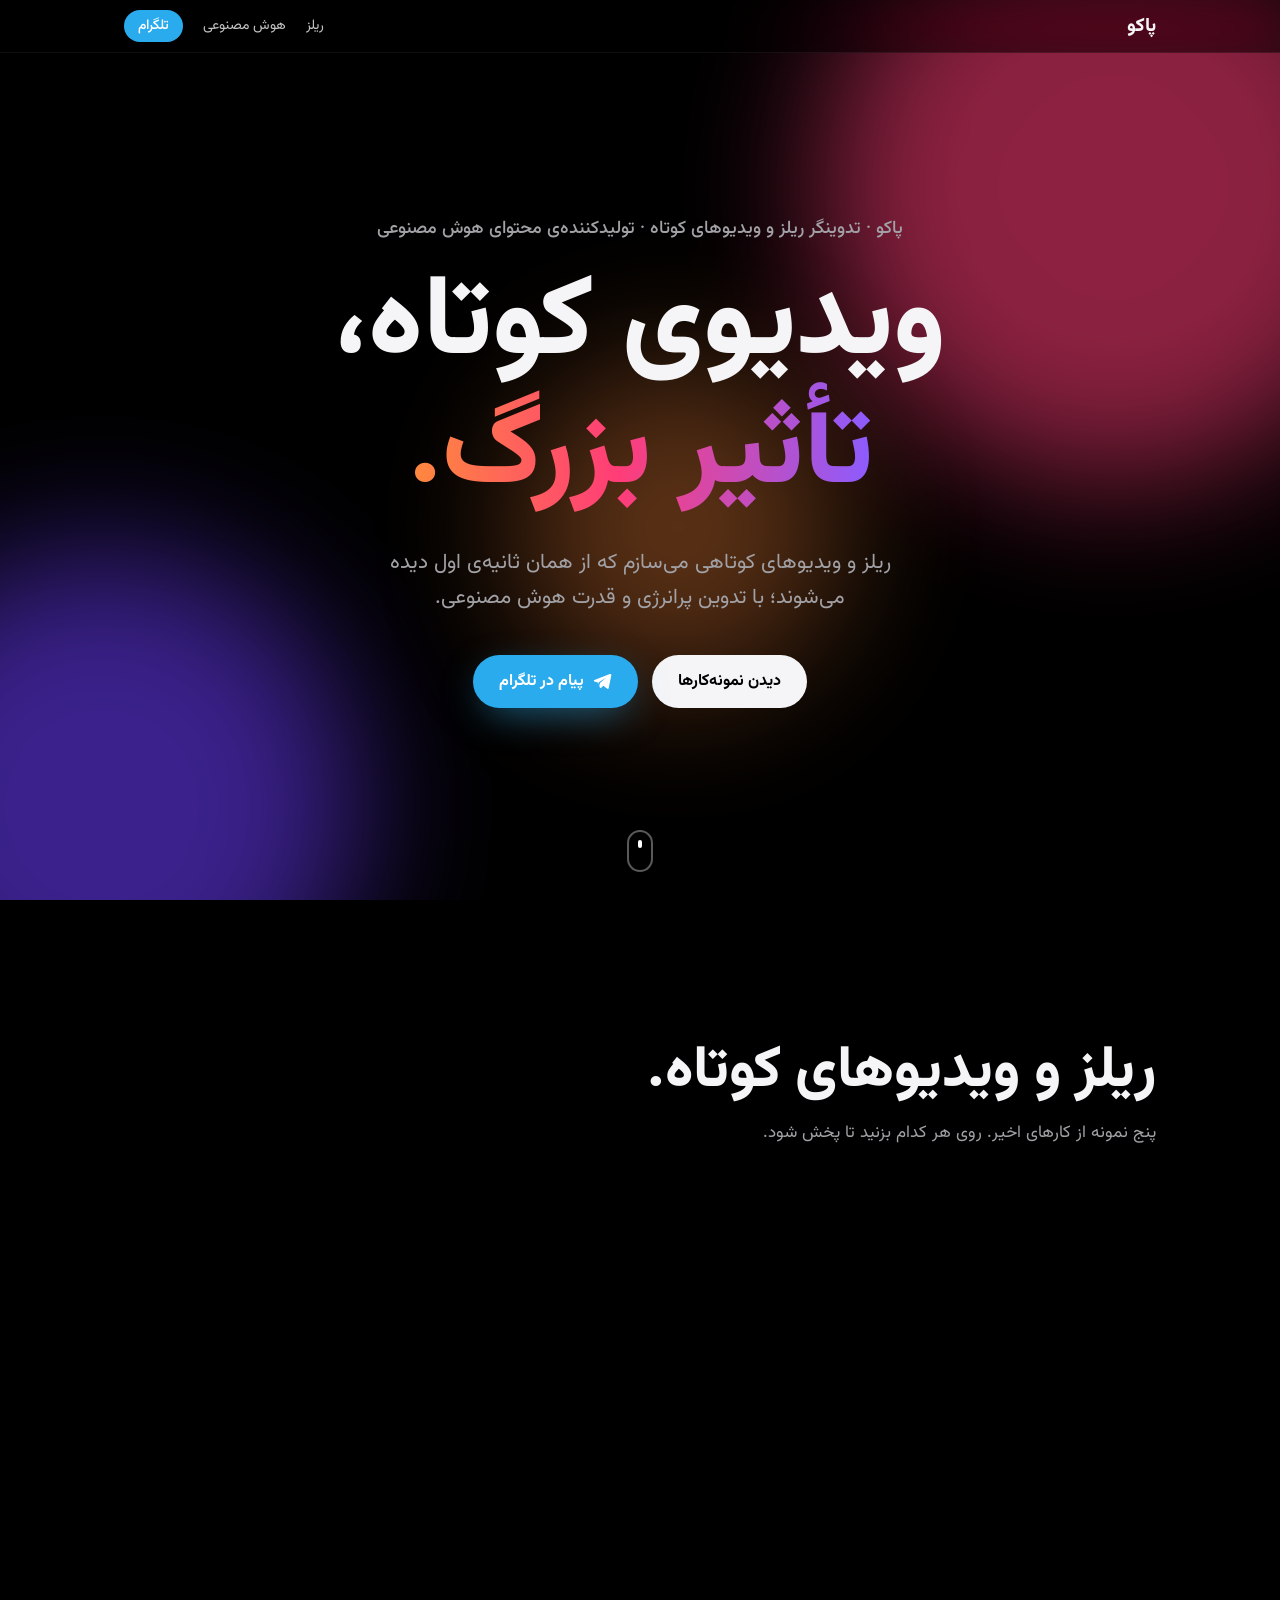
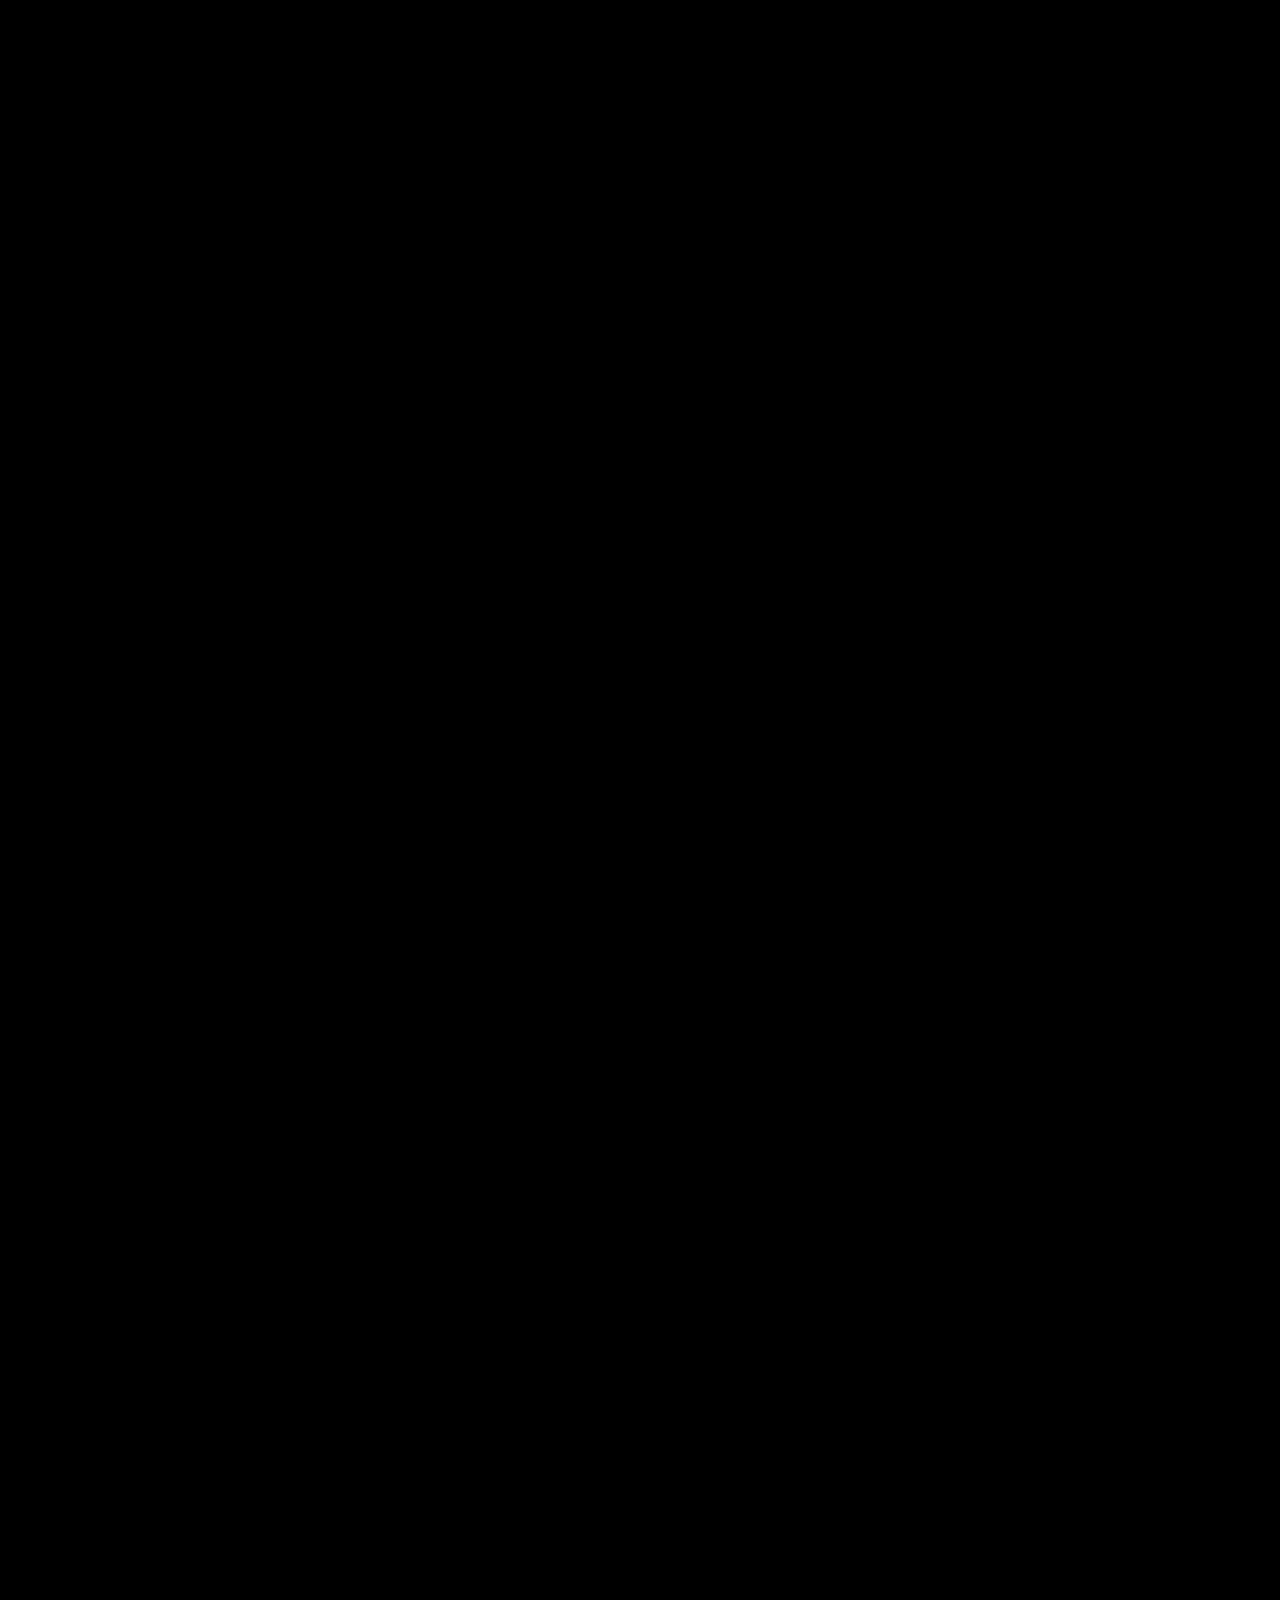
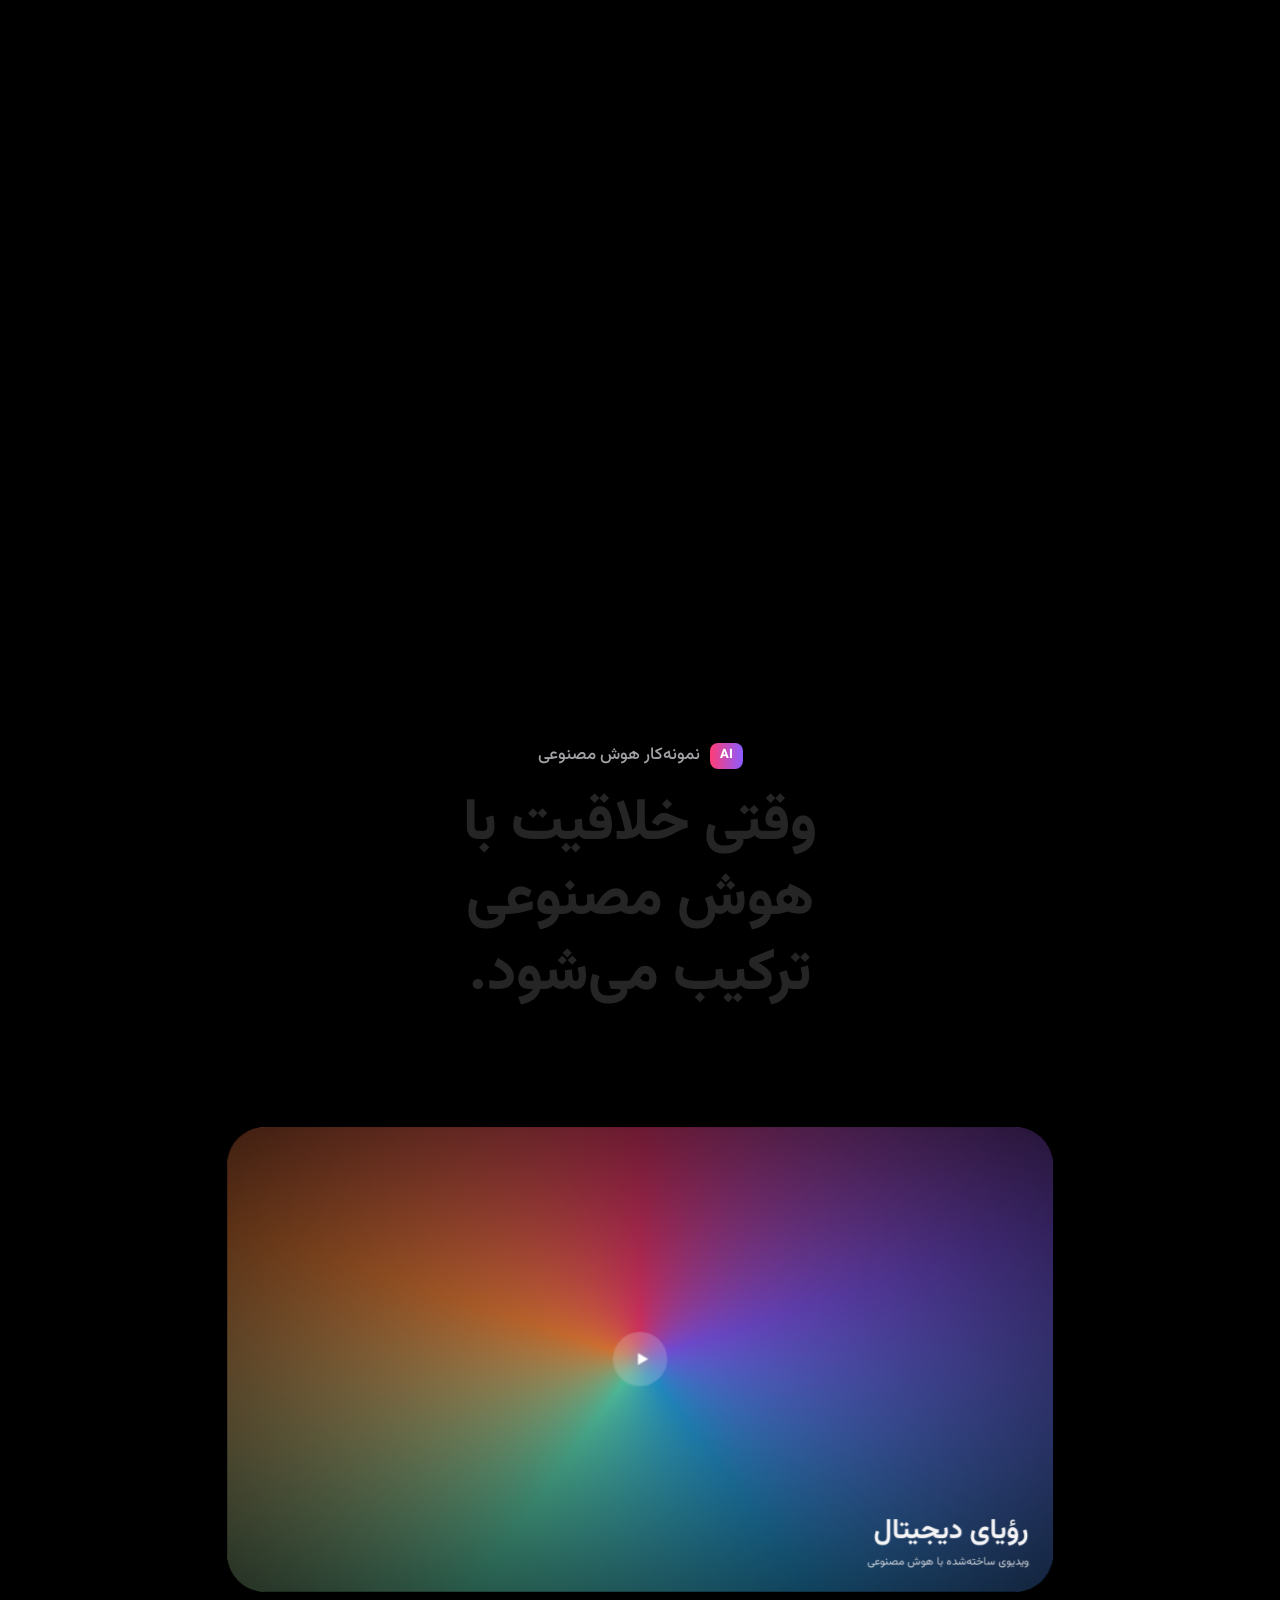
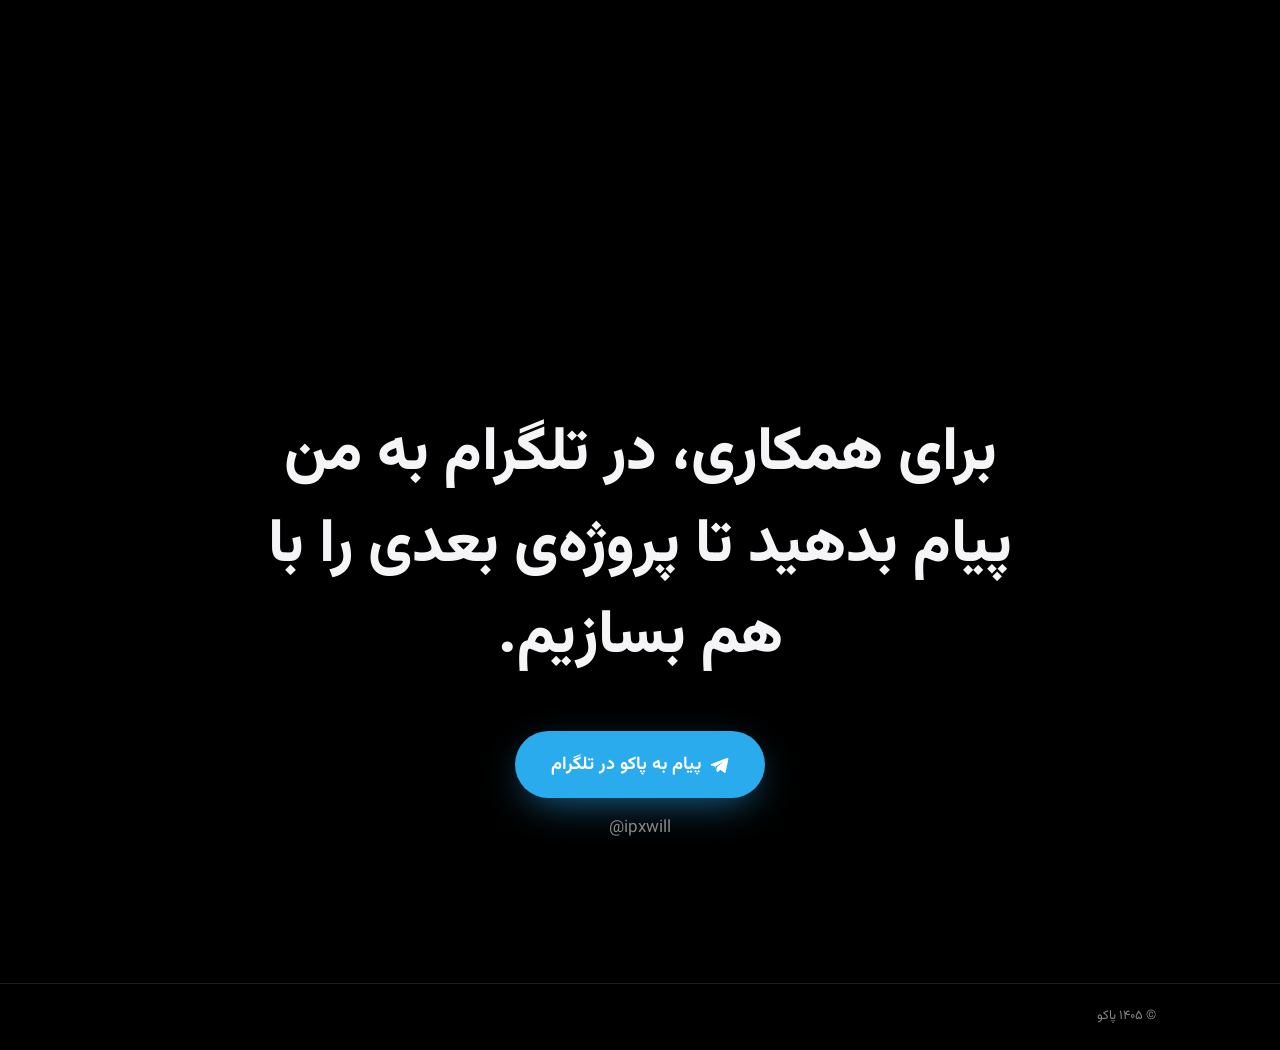
==== commit 95348f46: "Rebuild for Paco: reels + AI sample, Telegram contact, scroll animations Co-Authored-By: Claude Opus" ====
--- a/index.html
+++ b/index.html
@@ -3,10 +3,10 @@
 <head>
   <meta charset="utf-8">
   <meta name="viewport" content="width=device-width, initial-scale=1">
-  <title>پاکو — تدوینگر ویدیو</title>
-  <meta name="description" content="نمونه‌کارهای پاکو، تدوینگر ویدیو؛ فیلم کوتاه، تبلیغات، موزیک‌ویدیو و مستند.">
-  <meta property="og:title" content="پاکو — تدوینگر ویدیو">
-  <meta property="og:description" content="هر فریم، یک داستان.">
+  <title>پاکو — تدوینگر ریلز و تولیدکننده‌ی محتوای هوش مصنوعی</title>
+  <meta name="description" content="نمونه‌کارهای پاکو؛ تدوین ریلز و ویدیوهای کوتاه و تولید محتوا با هوش مصنوعی.">
+  <meta property="og:title" content="پاکو — تدوینگر ریلز و محتوای هوش مصنوعی">
+  <meta property="og:description" content="ویدیوهای کوتاه، تأثیر بزرگ.">
   <meta property="og:type" content="website">
   <meta property="og:locale" content="fa_IR">
   <meta name="theme-color" content="#000000">
@@ -15,15 +15,17 @@
   <link rel="stylesheet" href="styles.css">
 </head>
 <body>
+  <div class="progress" aria-hidden="true"><span id="progress"></span></div>
 
   <!-- ================= منو ================= -->
   <header class="nav">
     <div class="wrap nav-inner">
       <a class="brand" href="#top">پاکو</a>
       <nav aria-label="منوی اصلی">
-        <a href="#work">نمونه‌کارها</a>
-        <a href="#about">درباره</a>
-        <a href="#contact">تماس</a>
+        <a href="#reels">ریلز</a>
+        <a href="#ai">هوش مصنوعی</a>
+        <!-- ✏️ لینک تلگرام -->
+        <a class="nav-tg" href="https://t.me/ipxwill" target="_blank" rel="noopener">تلگرام</a>
       </nav>
     </div>
   </header>
@@ -31,82 +33,83 @@
   <main>
     <!-- ================= معرفی ================= -->
     <section class="hero" id="top">
-      <div class="wrap">
-        <p class="hero-kicker fade">تدوینگر ویدیو</p>
+      <div class="orbs" id="orbs" aria-hidden="true"><i></i><i></i><i></i></div>
+      <div class="wrap hero-inner" id="hero-inner">
+        <p class="hero-kicker">پاکو · تدوینگر ریلز و ویدیوهای کوتاه · تولیدکننده‌ی محتوای هوش مصنوعی</p>
         <!-- ✏️ تیتر اصلی -->
-        <h1 class="hero-title fade">هر فریم،<br><span class="grad">یک داستان.</span></h1>
-        <!-- ✏️ یک جمله درباره‌ی کارتان -->
-        <p class="hero-sub fade">فیلم کوتاه، تبلیغات و موزیک‌ویدیو را با ریتم، رنگ و صدا زنده می‌کنم.</p>
-        <div class="hero-links fade">
-          <a class="btn" href="#work">دیدن نمونه‌کارها</a>
-          <!-- ✏️ لینک شوریل (یوتیوب یا ویمئو یا آپارات) را به جای # بگذارید -->
-          <a class="link" href="#" data-video>تماشای شوریل <span aria-hidden="true">‹</span></a>
+        <h1 class="hero-title">ویدیوی کوتاه،<br><span class="grad">تأثیر بزرگ.</span></h1>
+        <p class="hero-sub">ریلز و ویدیوهای کوتاهی می‌سازم که از همان ثانیه‌ی اول دیده می‌شوند؛ با تدوین پرانرژی و قدرت هوش مصنوعی.</p>
+        <div class="hero-links">
+          <a class="btn" href="#reels">دیدن نمونه‌کارها</a>
+          <a class="btn btn-tg" href="https://t.me/ipxwill" target="_blank" rel="noopener">
+            <svg class="tg-icon" viewBox="0 0 24 24" aria-hidden="true"><path d="M21.4 3.6 2.9 10.8c-.9.4-.9 1.6.1 1.9l4.6 1.5 1.8 5.6c.2.7 1.1.9 1.6.4l2.6-2.4 4.8 3.5c.6.4 1.4.1 1.6-.6l3.2-15.7c.2-.9-.7-1.7-1.6-1.4zM9.6 14.3l-.5 3.6-1.2-4 9.3-6.2-7.6 6.6z"/></svg>
+            پیام در تلگرام
+          </a>
         </div>
       </div>
-
-      <!-- ✏️ شوریل: همان لینک بالا را اینجا هم به جای # بگذارید.
-           عکس پس‌زمینه (اختیاری): عکسی در پوشه‌ی images بگذارید و
-           style="--img:url('images/reel.jpg')" را داخل تگ <a> اضافه کنید. -->
-      <div class="wrap">
-        <a class="reel" id="reel" href="#" data-video aria-label="پخش شوریل">
-          <span class="play" aria-hidden="true"><svg viewBox="0 0 24 24"><path d="M8 5.5v13l11-6.5z"/></svg></span>
-          <span class="reel-label">شوریل ۱۴۰۵</span>
-        </a>
-      </div>
+      <a class="scroll-hint" href="#reels" aria-label="رفتن به نمونه‌کارها"><span></span></a>
     </section>
 
-    <!-- ================= نمونه‌کارها ================= -->
-    <section class="section" id="work">
-      <div class="wrap">
-        <h2 class="section-title fade">نمونه‌کارها. <span class="muted">چند پروژه‌ی منتخب.</span></h2>
-
-        <!-- ✏️ هر <a class="tile …"> یک پروژه است.
-             href = لینک ویدیو.   عکس کاور: style="--img:url('images/cover1.jpg')"
-             برای پروژه‌ی جدید یک بلوک را کپی کنید؛ برای حذف، آن را پاک کنید. -->
-        <div class="tiles">
-          <a class="tile tile-wide fade c1" href="#" data-video>
-            <span class="tile-text"><span class="tile-tag">فیلم کوتاه</span><span class="tile-title">آخرین قطار</span></span>
+    <!-- ================= ریلز ================= -->
+    <!-- با اسکرول، ریلزها به صورت افقی جابه‌جا می‌شوند -->
+    <section class="reels" id="reels">
+      <div class="reels-sticky">
+        <div class="wrap">
+          <h2 class="section-title reveal-words">ریلز و ویدیوهای کوتاه.</h2>
+          <p class="section-sub">پنج نمونه از کارهای اخیر. روی هر کدام بزنید تا پخش شود.</p>
+        </div>
+        <!-- ✏️ پنج ریلز. در هر <a> به جای "#" لینک ویدیو را بگذارید
+             (اینستاگرام، یوتیوب شورتس، آپارات، یا فایل mp4 در پوشه‌ی images مثل images/reel1.mp4).
+             کاور (اختیاری): style="--img:url('images/reel1.jpg')" را داخل تگ <a> اضافه کنید. -->
+        <div class="track" id="track">
+          <a class="reel r1" href="#" data-video>
             <span class="play" aria-hidden="true"><svg viewBox="0 0 24 24"><path d="M8 5.5v13l11-6.5z"/></svg></span>
+            <span class="reel-text"><b>ریلز ۱</b><small>تبلیغ محصول</small></span>
           </a>
-          <a class="tile fade c2" href="#" data-video>
-            <span class="tile-text"><span class="tile-tag">تبلیغات</span><span class="tile-title">کافه بندر</span></span>
+          <a class="reel r2" href="#" data-video>
             <span class="play" aria-hidden="true"><svg viewBox="0 0 24 24"><path d="M8 5.5v13l11-6.5z"/></svg></span>
+            <span class="reel-text"><b>ریلز ۲</b><small>ولاگ سفر</small></span>
           </a>
-          <a class="tile fade c3" href="#" data-video>
-            <span class="tile-text"><span class="tile-tag">موزیک‌ویدیو</span><span class="tile-title">شب‌های شهر</span></span>
+          <a class="reel r3" href="#" data-video>
             <span class="play" aria-hidden="true"><svg viewBox="0 0 24 24"><path d="M8 5.5v13l11-6.5z"/></svg></span>
+            <span class="reel-text"><b>ریلز ۳</b><small>کافه و رستوران</small></span>
           </a>
-          <a class="tile tile-wide fade c4" href="#" data-video>
-            <span class="tile-text"><span class="tile-tag">مستند</span><span class="tile-title">صدای کویر</span></span>
+          <a class="reel r4" href="#" data-video>
             <span class="play" aria-hidden="true"><svg viewBox="0 0 24 24"><path d="M8 5.5v13l11-6.5z"/></svg></span>
+            <span class="reel-text"><b>ریلز ۴</b><small>فشن و استایل</small></span>
+          </a>
+          <a class="reel r5" href="#" data-video>
+            <span class="play" aria-hidden="true"><svg viewBox="0 0 24 24"><path d="M8 5.5v13l11-6.5z"/></svg></span>
+            <span class="reel-text"><b>ریلز ۵</b><small>موزیک و ریتم</small></span>
           </a>
         </div>
       </div>
     </section>
 
-    <!-- ================= درباره ================= -->
-    <section class="section about" id="about">
-      <div class="wrap narrow">
-        <!-- ✏️ متن درباره‌ی شما -->
-        <p class="statement fade">من پاکو هستم. <span class="muted">بیش از هشت سال است که برای برندها، کارگردان‌ها و هنرمندان تدوین می‌کنم. بهترین تدوین آن است که دیده نشود، اما حس شود.</span></p>
-        <!-- ✏️ نرم‌افزارهایی که با آن‌ها کار می‌کنید -->
-        <p class="tools fade" dir="ltr">Premiere Pro · DaVinci Resolve · After Effects</p>
+    <!-- ================= نمونه‌کار هوش مصنوعی ================= -->
+    <section class="ai" id="ai">
+      <div class="wrap">
+        <p class="ai-badge"><span>AI</span> نمونه‌کار هوش مصنوعی</p>
+        <h2 class="section-title reveal-words">وقتی خلاقیت با هوش مصنوعی ترکیب می‌شود.</h2>
+        <!-- ✏️ لینک ویدیوی هوش مصنوعی را به جای "#" بگذارید.
+             کاور (اختیاری): style="--img:url('images/ai.jpg')" -->
+        <a class="ai-card" id="ai-card" href="#" data-video>
+          <span class="ai-glow" aria-hidden="true"></span>
+          <span class="play" aria-hidden="true"><svg viewBox="0 0 24 24"><path d="M8 5.5v13l11-6.5z"/></svg></span>
+          <span class="ai-text"><b>رؤیای دیجیتال</b><small>ویدیوی ساخته‌شده با هوش مصنوعی</small></span>
+        </a>
       </div>
     </section>
 
     <!-- ================= تماس ================= -->
-    <section class="section contact" id="contact">
+    <section class="contact" id="contact">
       <div class="wrap narrow">
-        <h2 class="contact-title fade">پروژه‌ی بعدی را<br><span class="grad">با هم بسازیم.</span></h2>
-        <!-- ✏️ ایمیل خود را در هر دو جا بنویسید -->
-        <a class="btn btn-lg fade" href="mailto:hello@example.com">ارسال ایمیل</a>
-        <p class="email fade" dir="ltr">hello@example.com</p>
-        <!-- ✏️ لینک صفحه‌های خود را به جای # بگذارید (یا خط را حذف کنید) -->
-        <p class="socials fade">
-          <a href="#" target="_blank" rel="noopener">اینستاگرام</a>
-          <a href="#" target="_blank" rel="noopener">یوتیوب</a>
-          <a href="#" target="_blank" rel="noopener">تلگرام</a>
-        </p>
+        <p class="contact-text reveal-words">برای همکاری، در تلگرام به من پیام بدهید تا پروژه‌ی بعدی را با هم بسازیم.</p>
+        <a class="btn btn-tg btn-lg pop" href="https://t.me/ipxwill" target="_blank" rel="noopener">
+          <svg class="tg-icon" viewBox="0 0 24 24" aria-hidden="true"><path d="M21.4 3.6 2.9 10.8c-.9.4-.9 1.6.1 1.9l4.6 1.5 1.8 5.6c.2.7 1.1.9 1.6.4l2.6-2.4 4.8 3.5c.6.4 1.4.1 1.6-.6l3.2-15.7c.2-.9-.7-1.7-1.6-1.4zM9.6 14.3l-.5 3.6-1.2-4 9.3-6.2-7.6 6.6z"/></svg>
+          پیام به پاکو در تلگرام
+        </a>
+        <p class="handle" dir="ltr">@ipxwill</p>
       </div>
     </section>
   </main>
--- a/styles.css
+++ b/styles.css
@@ -6,157 +6,184 @@
 @font-face { font-family: "Vazirmatn"; src: url("fonts/Vazirmatn-FD-ExtraBold.woff2") format("woff2"); font-weight: 800; font-display: swap; }
 
 :root {
-  --black: #000;
-  --ink: #1d1d1f;
+  --bg: #000;
+  --text: #f5f5f7;
   --gray: #86868b;
-  --light: #f5f5f7;
-  --white: #fff;
+  --soft: #a1a1a6;
+  --card: #111113;
   --blue: #0071e3;
-  --blue-dark: #2997ff;
+  --tg: #2aabee;
   --ease: cubic-bezier(.25, .1, .25, 1);
+  color-scheme: dark;
 }
 
 * { box-sizing: border-box; }
 html { scroll-behavior: smooth; -webkit-text-size-adjust: 100%; }
 body {
-  margin: 0;
-  background: var(--white);
-  color: var(--ink);
+  margin: 0; background: var(--bg); color: var(--text);
   font-family: "Vazirmatn", Tahoma, system-ui, sans-serif;
-  font-size: 17px;
-  line-height: 1.7;
-  -webkit-font-smoothing: antialiased;
+  font-size: 17px; line-height: 1.7; -webkit-font-smoothing: antialiased;
+  overflow-x: clip;
 }
 a { color: inherit; text-decoration: none; }
 h1, h2, p { margin: 0; }
-:focus-visible { outline: 2px solid var(--blue-dark); outline-offset: 4px; border-radius: 6px; }
+:focus-visible { outline: 2px solid var(--tg); outline-offset: 4px; border-radius: 8px; }
 
-.wrap { width: 100%; max-width: 1040px; margin: 0 auto; padding: 0 16px; }
+.wrap { width: 100%; max-width: 1080px; margin: 0 auto; padding: 0 16px; }
 @media (min-width: 640px) { .wrap { padding: 0 24px; } }
-.narrow { max-width: 760px; }
-.muted { color: var(--gray); }
+.narrow { max-width: 820px; }
 .grad {
   background: linear-gradient(90deg, #ff8a3d, #ff3d77 45%, #8b5cff);
   -webkit-background-clip: text; background-clip: text; color: transparent;
 }
 
-/* ---------- Nav (frosted glass) ---------- */
+/* ---------- Scroll progress bar ---------- */
+.progress { position: fixed; inset: 0 0 auto; height: 2px; z-index: 30; }
+.progress span { display: block; height: 100%; transform-origin: right; transform: scaleX(0); background: linear-gradient(270deg, #ff8a3d, #ff3d77, #8b5cff); }
+
+/* ---------- Nav ---------- */
 .nav {
   position: fixed; inset: 0 0 auto; z-index: 20;
-  background: rgba(0, 0, 0, .72);
-  backdrop-filter: saturate(180%) blur(20px);
-  -webkit-backdrop-filter: saturate(180%) blur(20px);
-  color: #e8e8ed;
+  background: rgba(0, 0, 0, .6);
+  backdrop-filter: saturate(180%) blur(20px); -webkit-backdrop-filter: saturate(180%) blur(20px);
+  border-bottom: 1px solid rgba(255,255,255,.06);
 }
-.nav-inner { height: 48px; display: flex; align-items: center; justify-content: space-between; }
-.brand { font-weight: 800; font-size: 1.15rem; color: var(--white); }
-.nav nav { display: flex; gap: 24px; font-size: .88rem; }
+.nav-inner { height: 52px; display: flex; align-items: center; justify-content: space-between; }
+.brand { font-weight: 800; font-size: 1.2rem; }
+.nav nav { display: flex; align-items: center; gap: 20px; font-size: .9rem; }
 .nav nav a { opacity: .8; transition: opacity .2s; }
 .nav nav a:hover { opacity: 1; }
+.nav .nav-tg { opacity: 1; background: var(--tg); color: #fff; padding: 4px 14px; border-radius: 999px; font-weight: 500; }
 
-/* ---------- Hero (black, like a product launch) ---------- */
-.hero { background: var(--black); color: var(--white); padding: 140px 0 96px; text-align: center; overflow: hidden; }
-.hero-kicker { font-size: clamp(1.1rem, 2.4vw, 1.5rem); font-weight: 700; color: #a1a1a6; margin-bottom: 8px; }
-.hero-title { font-size: clamp(3rem, 10vw, 6.5rem); font-weight: 800; line-height: 1.15; letter-spacing: -.01em; }
-.hero-sub { max-width: 34rem; margin: 24px auto 0; font-size: clamp(1.1rem, 2.2vw, 1.35rem); color: #a1a1a6; }
-.hero-links { margin-top: 36px; display: flex; gap: 28px; justify-content: center; align-items: center; flex-wrap: wrap; }
+/* ---------- Buttons ---------- */
+.btn {
+  display: inline-flex; align-items: center; gap: 8px;
+  background: var(--text); color: #000;
+  padding: 13px 26px; border-radius: 999px; font-size: 1rem; font-weight: 700;
+  transition: transform .3s var(--ease), box-shadow .3s;
+}
+.btn:hover { transform: translateY(-2px) scale(1.02); }
+.btn-tg { background: var(--tg); color: #fff; box-shadow: 0 12px 40px -12px rgba(42,171,238,.7); }
+.btn-lg { padding: 18px 36px; font-size: 1.15rem; }
+.tg-icon { width: 20px; height: 20px; fill: currentColor; }
 
-.btn {
-  display: inline-block; background: var(--blue); color: var(--white);
-  padding: 12px 24px; border-radius: 999px; font-size: 1rem; font-weight: 500;
-  transition: background .2s;
+/* ---------- Hero ---------- */
+.hero { position: relative; min-height: 100svh; display: grid; place-items: center; text-align: center; padding: 110px 0 90px; overflow: hidden; }
+.hero-inner { position: relative; z-index: 1; will-change: transform, opacity, filter; }
+.hero-kicker { font-size: clamp(.95rem, 2vw, 1.15rem); font-weight: 500; color: var(--soft); margin-bottom: 18px; }
+.hero-title { font-size: clamp(3rem, 10.5vw, 7rem); font-weight: 800; line-height: 1.15; }
+.hero-sub { max-width: 36rem; margin: 26px auto 0; font-size: clamp(1.05rem, 2.2vw, 1.3rem); color: var(--soft); }
+.hero-links { margin-top: 38px; display: flex; gap: 14px; justify-content: center; flex-wrap: wrap; }
+
+/* Hero entrance */
+.js .hero-inner > * { opacity: 0; transform: translateY(28px); animation: rise 1s var(--ease) forwards; }
+.js .hero-inner > :nth-child(2) { animation-delay: .12s; }
+.js .hero-inner > :nth-child(3) { animation-delay: .24s; }
+.js .hero-inner > :nth-child(4) { animation-delay: .36s; }
+@keyframes rise { to { opacity: 1; transform: none; } }
+
+/* Floating colour orbs that drift with scroll */
+.orbs { position: absolute; inset: 0; pointer-events: none; }
+.orbs i { position: absolute; border-radius: 50%; filter: blur(70px); opacity: .55; will-change: transform; }
+.orbs i:nth-child(1) { width: 46vmax; height: 46vmax; top: -12%; right: -10%; background: #ff3d77; }
+.orbs i:nth-child(2) { width: 40vmax; height: 40vmax; bottom: -18%; left: -12%; background: #6b3dff; }
+.orbs i:nth-child(3) { width: 26vmax; height: 26vmax; top: 40%; left: 40%; background: #ff8a3d; opacity: .35; }
+
+.scroll-hint { position: absolute; bottom: 28px; left: 50%; transform: translateX(-50%); width: 26px; height: 42px; border: 2px solid rgba(255,255,255,.35); border-radius: 14px; z-index: 1; }
+.scroll-hint span { position: absolute; top: 8px; left: 50%; width: 4px; height: 8px; margin-left: -2px; border-radius: 2px; background: #fff; animation: hint 1.8s infinite; }
+@keyframes hint { 0% { opacity: 0; transform: translateY(0); } 40% { opacity: 1; } 100% { opacity: 0; transform: translateY(14px); } }
+
+/* ---------- Section titles ---------- */
+.section-title { font-size: clamp(2rem, 5.5vw, 3.6rem); font-weight: 800; line-height: 1.3; }
+.section-sub { margin-top: 10px; color: var(--soft); font-size: 1.05rem; }
+
+/* Words that light up one by one while scrolling */
+.reveal-words .w { opacity: .15; transition: opacity .25s linear; }
+.reveal-words .w.on { opacity: 1; }
+
+/* ---------- Reels: horizontal scroll driven by vertical scroll ---------- */
+.reels { position: relative; height: 320vh; }
+.reels-sticky { position: sticky; top: 0; height: 100svh; display: flex; flex-direction: column; justify-content: center; gap: 36px; overflow: hidden; padding-top: 52px; }
+.track { display: flex; gap: 20px; padding: 0 max(16px, calc((100vw - 1080px) / 2 + 24px)); width: max-content; will-change: transform; }
+.reel {
+  position: relative; flex: none; display: grid; place-items: center;
+  width: clamp(210px, 26vw, 300px); aspect-ratio: 9 / 16; max-height: 62svh;
+  border-radius: 30px; overflow: hidden;
+  background: var(--img, var(--g)) center / cover;
+  box-shadow: 0 30px 80px -30px rgba(0,0,0,.8), inset 0 0 0 1px rgba(255,255,255,.08);
+  transform: translateY(var(--y, 0)) rotate(var(--r, 0deg)) scale(var(--sc, 1));
+  transition: box-shadow .3s;
 }
-.btn:hover { background: #0077ed; }
-.btn-lg { padding: 16px 34px; font-size: 1.1rem; }
-.link { color: var(--blue-dark); font-size: 1.05rem; }
-.link:hover { text-decoration: underline; }
-
-/* Showreel: grows as you scroll, Apple-style */
-.reel {
-  position: relative; display: grid; place-items: center;
-  margin: 72px auto 0; aspect-ratio: 16 / 9; width: 100%;
-  border-radius: 28px; overflow: hidden;
-  background:
-    var(--img, radial-gradient(120% 90% at 80% 10%, #ff6a3d55, transparent 55%),
-               radial-gradient(100% 80% at 10% 90%, #7a4dff66, transparent 60%),
-               linear-gradient(160deg, #1c1c1e, #0b0b0c)) center / cover;
-  transform: scale(var(--s, .86)); transition: transform .1s linear;
-  box-shadow: 0 40px 120px -40px rgba(255, 90, 90, .35);
-}
-.reel::after { content: ""; position: absolute; inset: 0; background: linear-gradient(transparent 55%, rgba(0,0,0,.55)); }
-.reel-label { position: absolute; bottom: 22px; right: 26px; z-index: 1; font-weight: 700; font-size: 1.05rem; }
+.reel::after { content: ""; position: absolute; inset: 0; background: linear-gradient(transparent 55%, rgba(0,0,0,.7)); }
+.reel-text { position: absolute; z-index: 1; bottom: 20px; right: 20px; left: 20px; display: flex; flex-direction: column; line-height: 1.5; }
+.reel-text b { font-size: 1.25rem; }
+.reel-text small { color: rgba(255,255,255,.75); font-size: .9rem; }
+.r1 { --g: radial-gradient(80% 60% at 70% 20%, #ff9a5a, transparent 70%), linear-gradient(170deg, #5b1d3a, #1a0b1f); }
+.r2 { --g: radial-gradient(80% 60% at 30% 30%, #63e6be, transparent 70%), linear-gradient(170deg, #0d3b44, #071417); }
+.r3 { --g: radial-gradient(80% 60% at 60% 25%, #ffd27a, transparent 70%), linear-gradient(170deg, #6b3a12, #1c0f06); }
+.r4 { --g: radial-gradient(80% 60% at 40% 20%, #ff5fa2, transparent 70%), linear-gradient(170deg, #3d0c63, #12002e); }
+.r5 { --g: radial-gradient(80% 60% at 65% 30%, #7aa2ff, transparent 70%), linear-gradient(170deg, #142a6b, #070c1f); }
 
 .play {
-  position: relative; z-index: 1;
-  width: 76px; height: 76px; border-radius: 50%;
-  display: grid; place-items: center;
-  background: rgba(255, 255, 255, .18);
+  position: relative; z-index: 1; width: 68px; height: 68px; border-radius: 50%;
+  display: grid; place-items: center; background: rgba(255,255,255,.18);
   backdrop-filter: blur(14px); -webkit-backdrop-filter: blur(14px);
   transition: transform .4s var(--ease), background .3s;
 }
-.play svg { width: 30px; height: 30px; fill: var(--white); transform: translateX(2px); }
-a:hover .play { transform: scale(1.08); background: rgba(255, 255, 255, .28); }
+.play svg { width: 28px; height: 28px; fill: #fff; transform: translateX(2px); }
+a:hover .play { transform: scale(1.1); background: rgba(255,255,255,.3); }
 
-/* ---------- Sections ---------- */
-.section { padding: clamp(80px, 12vw, 140px) 0; }
-.section-title { font-size: clamp(2rem, 5vw, 3.3rem); font-weight: 800; line-height: 1.3; margin-bottom: 48px; }
-
-/* ---------- Work tiles (bento grid) ---------- */
-.tiles { display: grid; gap: 20px; grid-template-columns: 1fr; }
-@media (min-width: 760px) { .tiles { grid-template-columns: 1fr 1fr; } .tile-wide { grid-column: span 2; } }
-.tile {
-  position: relative; display: flex; align-items: center; justify-content: center;
-  min-height: 340px; border-radius: 28px; overflow: hidden; color: var(--white);
-  background: var(--img, var(--g)) center / cover;
-  transition: transform .5s var(--ease);
+/* ---------- AI sample ---------- */
+.ai { padding: clamp(90px, 14vw, 160px) 0; text-align: center; }
+.ai-badge { display: inline-flex; align-items: center; gap: 10px; color: var(--soft); font-weight: 500; margin-bottom: 18px; }
+.ai-badge span { font-weight: 800; font-size: .8rem; padding: 2px 10px; border-radius: 8px; color: #fff; background: linear-gradient(90deg, #ff3d77, #8b5cff); }
+.ai .section-title { max-width: 16ch; margin: 0 auto; }
+.ai-card {
+  position: relative; display: grid; place-items: center;
+  margin: 56px auto 0; width: 100%; aspect-ratio: 16 / 9;
+  border-radius: var(--rad, 48px); overflow: hidden;
+  background: var(--img, conic-gradient(from var(--spin, 0deg) at 50% 50%, #ff3d77, #8b5cff, #2aabee, #63e6be, #ff8a3d, #ff3d77)) center / cover;
+  transform: scale(var(--s, .8)); will-change: transform;
 }
-.tile-wide { min-height: 440px; }
-.tile:hover { transform: scale(.985); }
-.tile::after { content: ""; position: absolute; inset: 0; background: linear-gradient(transparent 45%, rgba(0,0,0,.6)); }
-.tile-text { position: absolute; z-index: 1; bottom: 26px; right: 28px; left: 28px; display: flex; flex-direction: column; }
-.tile-tag { font-size: .9rem; color: rgba(255,255,255,.75); }
-.tile-title { font-size: clamp(1.5rem, 3vw, 2.1rem); font-weight: 800; line-height: 1.3; }
-.c1 { --g: radial-gradient(90% 120% at 85% 0%, #ff9a5a, transparent 60%), linear-gradient(135deg, #3a1c71, #d76d77 60%, #ffaf7b); }
-.c2 { --g: radial-gradient(90% 100% at 20% 10%, #8ef5d0, transparent 60%), linear-gradient(160deg, #0f3d3e, #127475); }
-.c3 { --g: radial-gradient(80% 90% at 80% 20%, #ff5fa2, transparent 60%), linear-gradient(160deg, #12002e, #3d0c63); }
-.c4 { --g: radial-gradient(100% 120% at 10% 0%, #ffd27a, transparent 55%), linear-gradient(135deg, #b0632b, #3b1f0e); }
-
-/* ---------- About ---------- */
-.about { background: var(--light); }
-.statement { font-size: clamp(1.6rem, 4vw, 2.6rem); font-weight: 800; line-height: 1.55; }
-.tools { margin-top: 40px; color: var(--gray); font-size: 1rem; text-align: right; }
+.ai-card::before { content: ""; position: absolute; inset: 0; background: radial-gradient(70% 70% at 50% 50%, rgba(0,0,0,.15), rgba(0,0,0,.75)); }
+.ai-glow { position: absolute; inset: -30%; background: radial-gradient(closest-side, rgba(255,255,255,.35), transparent); opacity: var(--glow, 0); mix-blend-mode: overlay; }
+.ai-text { position: absolute; z-index: 1; bottom: 26px; right: 30px; text-align: right; display: flex; flex-direction: column; line-height: 1.5; }
+.ai-text b { font-size: clamp(1.4rem, 3vw, 2.2rem); }
+.ai-text small { color: rgba(255,255,255,.8); }
 
 /* ---------- Contact ---------- */
-.contact { text-align: center; }
-.contact-title { font-size: clamp(2.4rem, 7vw, 4.6rem); font-weight: 800; line-height: 1.3; margin-bottom: 40px; }
-.email { margin-top: 18px; color: var(--gray); }
-.socials { margin-top: 36px; display: flex; gap: 28px; justify-content: center; flex-wrap: wrap; }
-.socials a { color: var(--blue); }
-.socials a:hover { text-decoration: underline; }
+.contact { padding: clamp(100px, 16vw, 200px) 0 clamp(90px, 12vw, 140px); text-align: center; }
+.contact-text { font-size: clamp(1.9rem, 5.5vw, 3.8rem); font-weight: 800; line-height: 1.5; margin-bottom: 48px; }
+.handle { margin-top: 16px; color: var(--gray); }
+.js .pop { opacity: 0; transform: scale(.8); transition: opacity .6s var(--ease), transform .6s cubic-bezier(.3,1.6,.5,1); }
+.js .pop.in { opacity: 1; transform: none; }
 
 /* ---------- Footer ---------- */
-.footer { background: var(--light); color: var(--gray); font-size: .8rem; padding: 20px 0; border-top: 1px solid #d2d2d7; }
+.footer { color: var(--gray); font-size: .8rem; padding: 22px 0; border-top: 1px solid #1d1d1f; }
 
 /* ---------- Video player ---------- */
-.player { width: min(1100px, 94vw); padding: 0; border: 0; border-radius: 20px; background: #000; overflow: visible; }
-.player::backdrop { background: rgba(0, 0, 0, .85); backdrop-filter: blur(8px); }
+.player { width: min(1100px, 94vw); padding: 0; border: 0; border-radius: 20px; background: #000; overflow: visible; color: #fff; }
+.player.vertical { width: min(420px, 92vw); }
+.player::backdrop { background: rgba(0,0,0,.85); backdrop-filter: blur(8px); }
 .frame { aspect-ratio: 16 / 9; border-radius: 20px; overflow: hidden; }
-.frame iframe { width: 100%; height: 100%; border: 0; display: block; }
-.close {
-  position: absolute; top: -48px; left: 0; width: 36px; height: 36px; border-radius: 50%;
-  border: 0; background: rgba(255,255,255,.15); color: #fff; font-size: 16px; cursor: pointer;
-}
+.player.vertical .frame { aspect-ratio: 9 / 16; max-height: 82vh; margin: 0 auto; }
+.frame iframe, .frame video { width: 100%; height: 100%; border: 0; display: block; background: #000; }
+.close { position: absolute; top: -48px; left: 0; width: 36px; height: 36px; border-radius: 50%; border: 0; background: rgba(255,255,255,.15); color: #fff; font-size: 16px; cursor: pointer; }
 
-/* ---------- Gentle fade-in on scroll ---------- */
-.js .fade { opacity: 0; transform: translateY(30px); transition: opacity 1s var(--ease), transform 1s var(--ease); }
-.js .fade.in { opacity: 1; transform: none; }
+/* ---------- Less motion: show everything still ---------- */
 @media (prefers-reduced-motion: reduce) {
   html { scroll-behavior: auto; }
-  .js .fade { opacity: 1; transform: none; transition: none; }
-  .reel { transform: none; }
+  .js .hero-inner > *, .js .pop { opacity: 1; transform: none; animation: none; transition: none; }
+  .reveal-words .w { opacity: 1; }
+  .scroll-hint span { animation: none; }
+  .reels { height: auto; }
+  .reels-sticky { position: static; height: auto; padding: 90px 0; }
+  .track { width: auto; overflow-x: auto; scroll-snap-type: x mandatory; padding-bottom: 12px; }
+  .reel { scroll-snap-align: center; }
+  .ai-card { transform: none; }
 }
 
 /* ---------- 404 ---------- */
-.notfound { min-height: 100vh; display: grid; place-items: center; text-align: center; background: var(--black); color: var(--white); padding: 24px 16px; }
+.notfound { min-height: 100vh; display: grid; place-items: center; text-align: center; padding: 24px 16px; }
 .notfound h1 { font-size: clamp(4rem, 18vw, 8rem); font-weight: 800; }
-.notfound p { color: #a1a1a6; margin: 8px 0 32px; }
+.notfound p { color: var(--soft); margin: 8px 0 32px; }
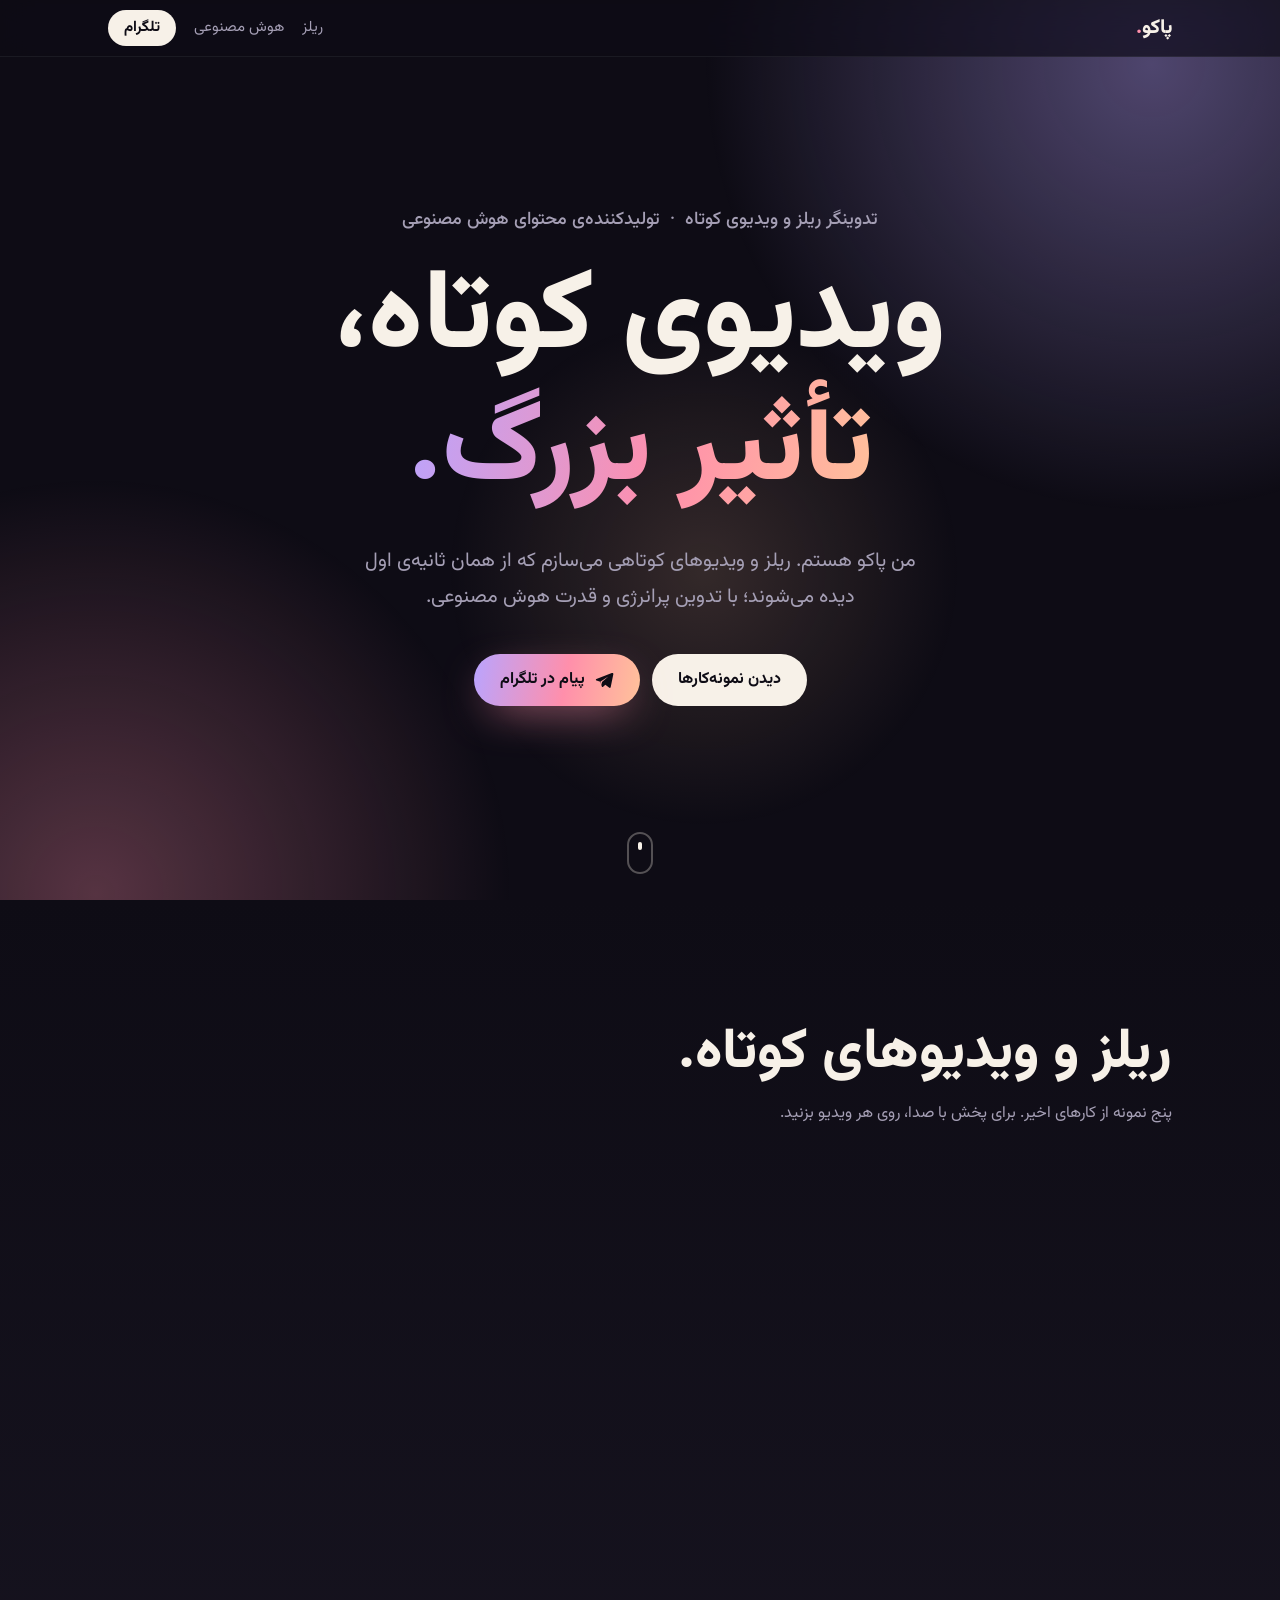
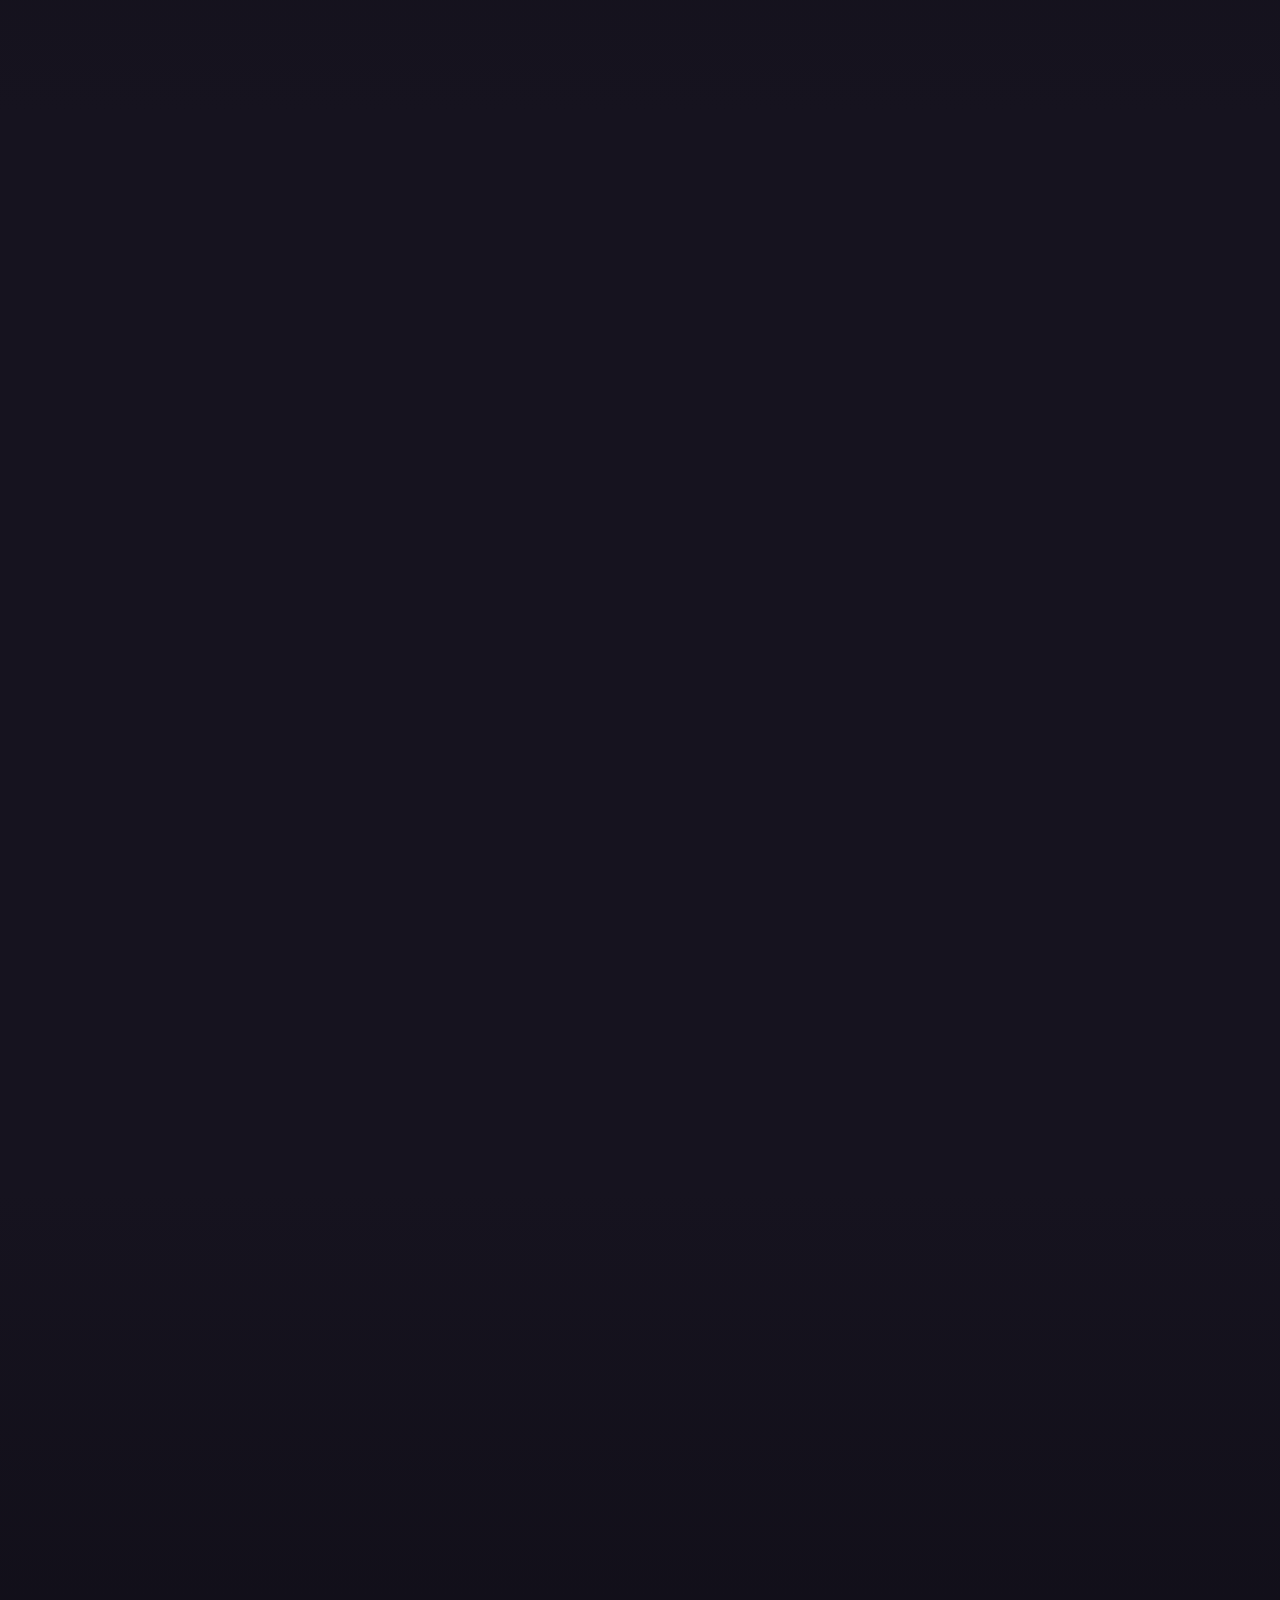
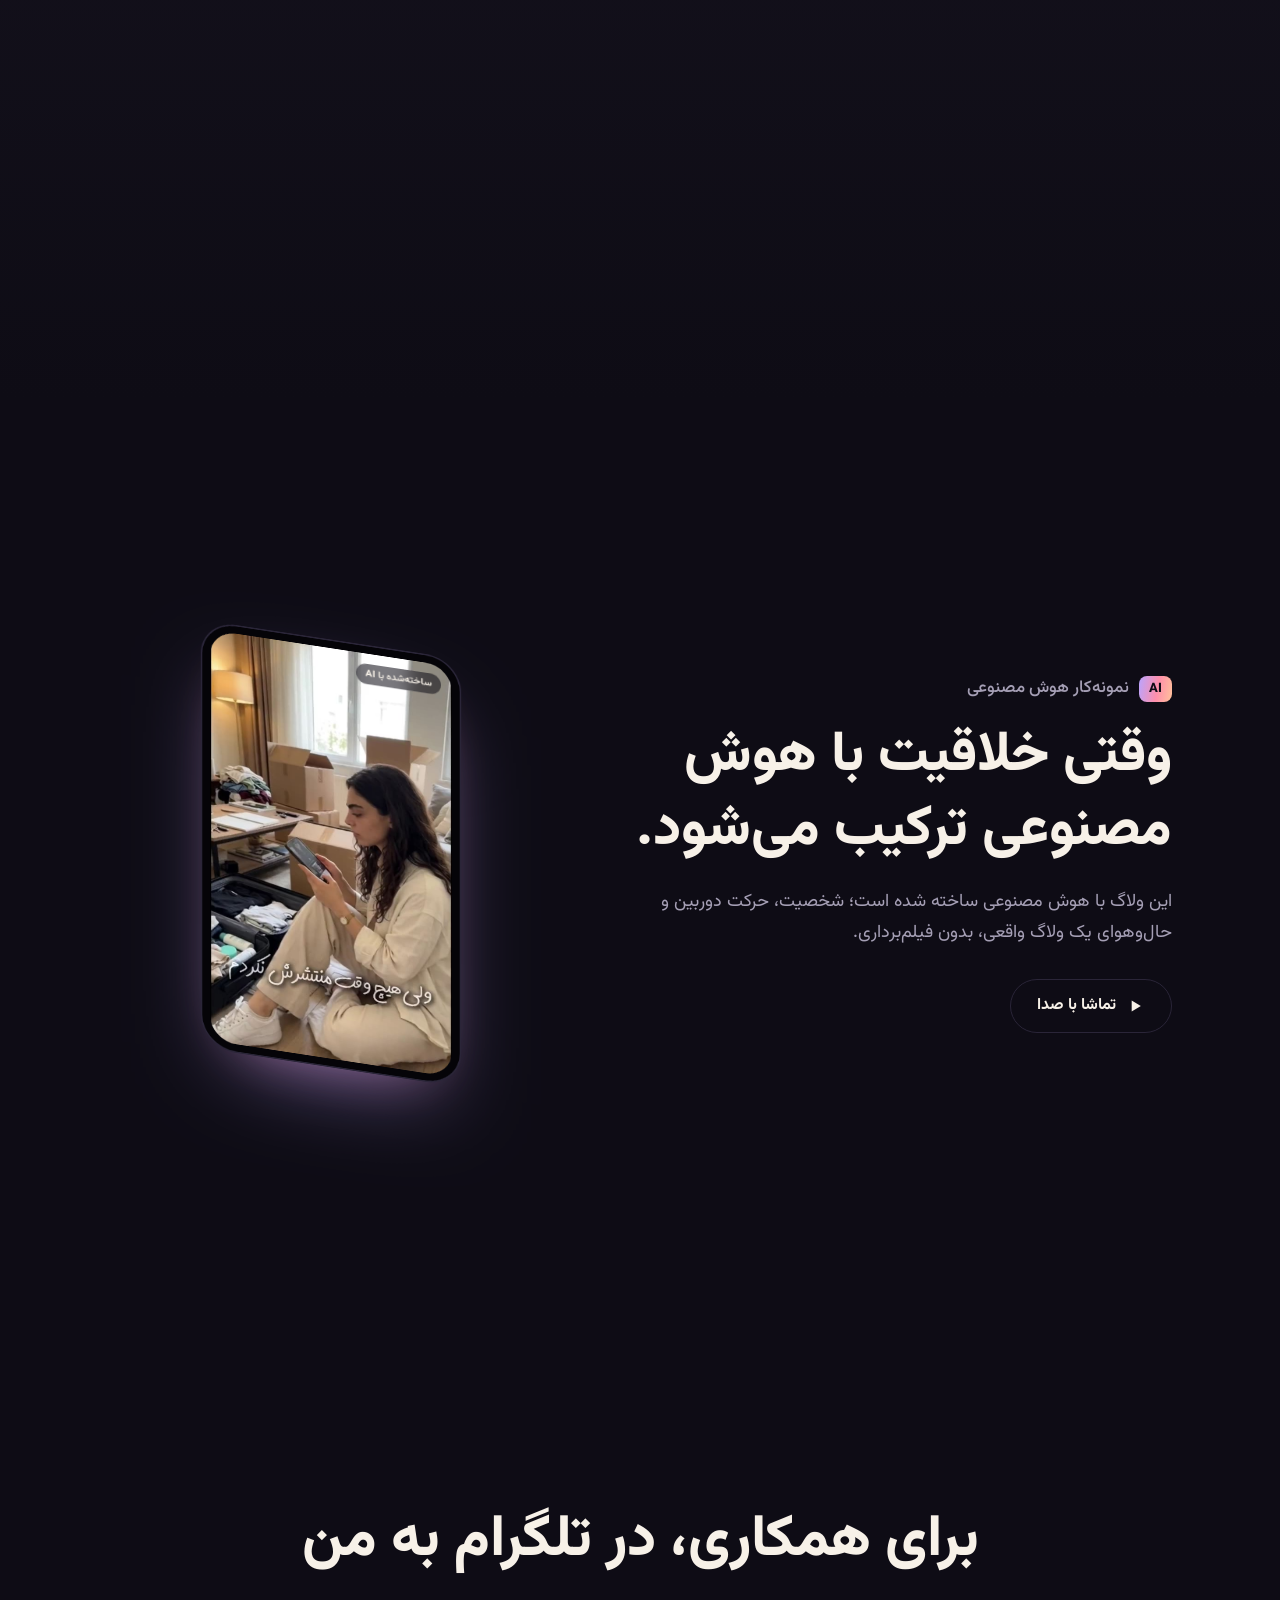
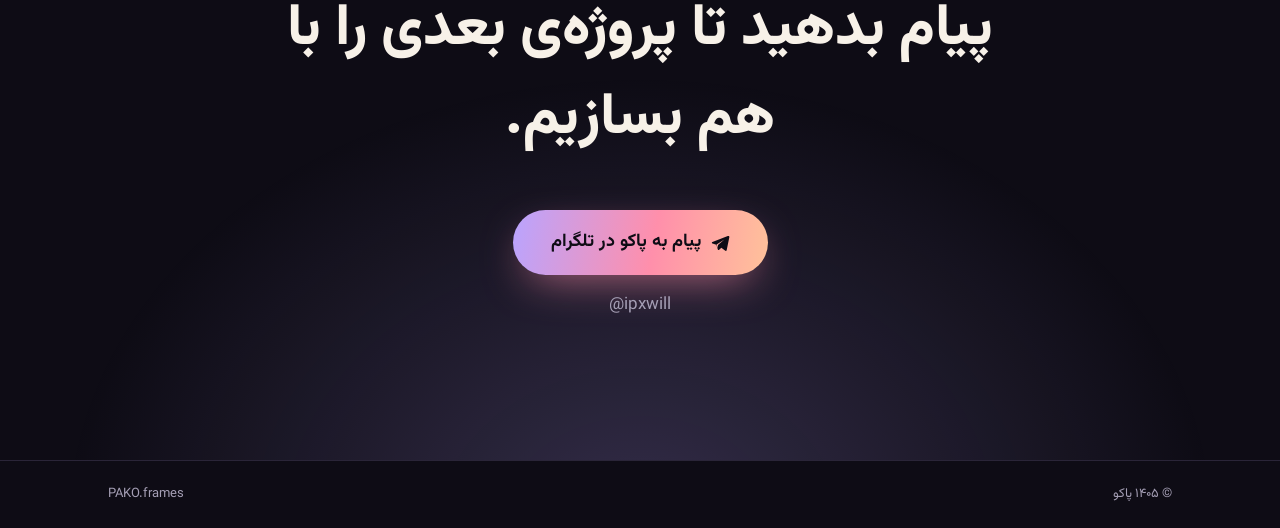
==== commit 546e51ca: "Add Paco's reels and AI vlog, new lilac/peach palette, fix reel shape and scroll jank - Reels are no" ====
--- a/index.html
+++ b/index.html
@@ -2,14 +2,15 @@
 <html lang="fa" dir="rtl">
 <head>
   <meta charset="utf-8">
-  <meta name="viewport" content="width=device-width, initial-scale=1">
+  <meta name="viewport" content="width=device-width, initial-scale=1, viewport-fit=cover">
   <title>پاکو — تدوینگر ریلز و تولیدکننده‌ی محتوای هوش مصنوعی</title>
   <meta name="description" content="نمونه‌کارهای پاکو؛ تدوین ریلز و ویدیوهای کوتاه و تولید محتوا با هوش مصنوعی.">
   <meta property="og:title" content="پاکو — تدوینگر ریلز و محتوای هوش مصنوعی">
-  <meta property="og:description" content="ویدیوهای کوتاه، تأثیر بزرگ.">
+  <meta property="og:description" content="ویدیوی کوتاه، تأثیر بزرگ.">
   <meta property="og:type" content="website">
   <meta property="og:locale" content="fa_IR">
-  <meta name="theme-color" content="#000000">
+  <meta property="og:image" content="videos/reel-1.jpg">
+  <meta name="theme-color" content="#0e0c15">
   <link rel="icon" href="favicon.svg" type="image/svg+xml">
   <link rel="preload" href="fonts/Vazirmatn-FD-ExtraBold.woff2" as="font" type="font/woff2" crossorigin>
   <link rel="stylesheet" href="styles.css">
@@ -20,7 +21,7 @@
   <!-- ================= منو ================= -->
   <header class="nav">
     <div class="wrap nav-inner">
-      <a class="brand" href="#top">پاکو</a>
+      <a class="brand" href="#top">پاکو<span class="dot">.</span></a>
       <nav aria-label="منوی اصلی">
         <a href="#reels">ریلز</a>
         <a href="#ai">هوش مصنوعی</a>
@@ -35,10 +36,10 @@
     <section class="hero" id="top">
       <div class="orbs" id="orbs" aria-hidden="true"><i></i><i></i><i></i></div>
       <div class="wrap hero-inner" id="hero-inner">
-        <p class="hero-kicker">پاکو · تدوینگر ریلز و ویدیوهای کوتاه · تولیدکننده‌ی محتوای هوش مصنوعی</p>
+        <p class="hero-kicker"><span>تدوینگر ریلز و ویدیوی کوتاه</span><span class="sep">·</span><span>تولیدکننده‌ی محتوای هوش مصنوعی</span></p>
         <!-- ✏️ تیتر اصلی -->
         <h1 class="hero-title">ویدیوی کوتاه،<br><span class="grad">تأثیر بزرگ.</span></h1>
-        <p class="hero-sub">ریلز و ویدیوهای کوتاهی می‌سازم که از همان ثانیه‌ی اول دیده می‌شوند؛ با تدوین پرانرژی و قدرت هوش مصنوعی.</p>
+        <p class="hero-sub">من پاکو هستم. ریلز و ویدیوهای کوتاهی می‌سازم که از همان ثانیه‌ی اول دیده می‌شوند؛ با تدوین پرانرژی و قدرت هوش مصنوعی.</p>
         <div class="hero-links">
           <a class="btn" href="#reels">دیدن نمونه‌کارها</a>
           <a class="btn btn-tg" href="https://t.me/ipxwill" target="_blank" rel="noopener">
@@ -51,36 +52,39 @@
     </section>
 
     <!-- ================= ریلز ================= -->
-    <!-- با اسکرول، ریلزها به صورت افقی جابه‌جا می‌شوند -->
     <section class="reels" id="reels">
       <div class="reels-sticky">
         <div class="wrap">
           <h2 class="section-title reveal-words">ریلز و ویدیوهای کوتاه.</h2>
-          <p class="section-sub">پنج نمونه از کارهای اخیر. روی هر کدام بزنید تا پخش شود.</p>
+          <p class="section-sub">پنج نمونه از کارهای اخیر. برای پخش با صدا، روی هر ویدیو بزنید.</p>
         </div>
-        <!-- ✏️ پنج ریلز. در هر <a> به جای "#" لینک ویدیو را بگذارید
-             (اینستاگرام، یوتیوب شورتس، آپارات، یا فایل mp4 در پوشه‌ی images مثل images/reel1.mp4).
-             کاور (اختیاری): style="--img:url('images/reel1.jpg')" را داخل تگ <a> اضافه کنید. -->
+        <!-- ✏️ هر <a class="reel"> یک ریلز است:
+             href = فایل ویدیو (یا لینک اینستاگرام/یوتیوب)،  poster = عکس کاور،  b و small = عنوان و توضیح -->
         <div class="track" id="track">
-          <a class="reel r1" href="#" data-video>
+          <a class="reel" href="videos/reel-1.mp4" data-video>
+            <video muted loop playsinline preload="none" poster="videos/reel-1.jpg" src="videos/reel-1.mp4"></video>
             <span class="play" aria-hidden="true"><svg viewBox="0 0 24 24"><path d="M8 5.5v13l11-6.5z"/></svg></span>
-            <span class="reel-text"><b>ریلز ۱</b><small>تبلیغ محصول</small></span>
+            <span class="reel-text"><b>فراری</b><small>موشن‌گرافیک</small></span>
           </a>
-          <a class="reel r2" href="#" data-video>
+          <a class="reel" href="videos/reel-2.mp4" data-video>
+            <video muted loop playsinline preload="none" poster="videos/reel-2.jpg" src="videos/reel-2.mp4"></video>
             <span class="play" aria-hidden="true"><svg viewBox="0 0 24 24"><path d="M8 5.5v13l11-6.5z"/></svg></span>
-            <span class="reel-text"><b>ریلز ۲</b><small>ولاگ سفر</small></span>
+            <span class="reel-text"><b>برند پوشاک</b><small>تبلیغ فروشگاهی</small></span>
           </a>
-          <a class="reel r3" href="#" data-video>
+          <a class="reel" href="videos/reel-3.mp4" data-video>
+            <video muted loop playsinline preload="none" poster="videos/reel-3.jpg" src="videos/reel-3.mp4"></video>
             <span class="play" aria-hidden="true"><svg viewBox="0 0 24 24"><path d="M8 5.5v13l11-6.5z"/></svg></span>
-            <span class="reel-text"><b>ریلز ۳</b><small>کافه و رستوران</small></span>
+            <span class="reel-text"><b>کلینیک</b><small>معرفی خدمات</small></span>
           </a>
-          <a class="reel r4" href="#" data-video>
+          <a class="reel" href="videos/reel-4.mp4" data-video>
+            <video muted loop playsinline preload="none" poster="videos/reel-4.jpg" src="videos/reel-4.mp4"></video>
             <span class="play" aria-hidden="true"><svg viewBox="0 0 24 24"><path d="M8 5.5v13l11-6.5z"/></svg></span>
-            <span class="reel-text"><b>ریلز ۴</b><small>فشن و استایل</small></span>
+            <span class="reel-text"><b>مشاور املاک</b><small>تور ملک</small></span>
           </a>
-          <a class="reel r5" href="#" data-video>
+          <a class="reel" href="videos/reel-5.mp4" data-video>
+            <video muted loop playsinline preload="none" poster="videos/reel-5.jpg" src="videos/reel-5.mp4"></video>
             <span class="play" aria-hidden="true"><svg viewBox="0 0 24 24"><path d="M8 5.5v13l11-6.5z"/></svg></span>
-            <span class="reel-text"><b>ریلز ۵</b><small>موزیک و ریتم</small></span>
+            <span class="reel-text"><b>پادکست</b><small>کلیپ و زیرنویس</small></span>
           </a>
         </div>
       </div>
@@ -88,15 +92,21 @@
 
     <!-- ================= نمونه‌کار هوش مصنوعی ================= -->
     <section class="ai" id="ai">
-      <div class="wrap">
-        <p class="ai-badge"><span>AI</span> نمونه‌کار هوش مصنوعی</p>
-        <h2 class="section-title reveal-words">وقتی خلاقیت با هوش مصنوعی ترکیب می‌شود.</h2>
-        <!-- ✏️ لینک ویدیوی هوش مصنوعی را به جای "#" بگذارید.
-             کاور (اختیاری): style="--img:url('images/ai.jpg')" -->
-        <a class="ai-card" id="ai-card" href="#" data-video>
-          <span class="ai-glow" aria-hidden="true"></span>
-          <span class="play" aria-hidden="true"><svg viewBox="0 0 24 24"><path d="M8 5.5v13l11-6.5z"/></svg></span>
-          <span class="ai-text"><b>رؤیای دیجیتال</b><small>ویدیوی ساخته‌شده با هوش مصنوعی</small></span>
+      <div class="wrap ai-grid">
+        <div class="ai-copy">
+          <p class="ai-badge"><span>AI</span> نمونه‌کار هوش مصنوعی</p>
+          <h2 class="section-title reveal-words">وقتی خلاقیت با هوش مصنوعی ترکیب می‌شود.</h2>
+          <!-- ✏️ توضیح نمونه‌کار هوش مصنوعی -->
+          <p class="ai-desc">این ولاگ با هوش مصنوعی ساخته شده است؛ شخصیت، حرکت دوربین و حال‌وهوای یک ولاگ واقعی، بدون فیلم‌برداری.</p>
+          <a class="btn btn-ghost" href="videos/ai.mp4" data-video>
+            <svg class="tg-icon" viewBox="0 0 24 24" aria-hidden="true"><path d="M8 5.5v13l11-6.5z"/></svg>
+            تماشا با صدا
+          </a>
+        </div>
+        <!-- ✏️ ویدیوی هوش مصنوعی -->
+        <a class="phone" id="phone" href="videos/ai.mp4" data-video aria-label="پخش ویدیوی هوش مصنوعی">
+          <video id="ai-video" muted loop playsinline preload="none" poster="videos/ai.jpg" src="videos/ai.mp4"></video>
+          <span class="phone-tag">ساخته‌شده با AI</span>
         </a>
       </div>
     </section>
@@ -115,7 +125,7 @@
   </main>
 
   <footer class="footer">
-    <div class="wrap">© <span id="year">۱۴۰۵</span> پاکو</div>
+    <div class="wrap footer-inner"><span>© <span id="year">۱۴۰۵</span> پاکو</span><span dir="ltr">PAKO.frames</span></div>
   </footer>
 
   <!-- پنجره‌ی پخش ویدیو (خودکار کار می‌کند) -->
--- a/styles.css
+++ b/styles.css
@@ -1,176 +1,184 @@
-/* ظاهر سایت. معمولاً لازم نیست چیزی را اینجا تغییر دهید. */
+/* ظاهر سایت. برای تغییر رنگ‌ها فقط بخش «پالت رنگ» را عوض کنید. */
 
 @font-face { font-family: "Vazirmatn"; src: url("fonts/Vazirmatn-FD-Regular.woff2") format("woff2"); font-weight: 400; font-display: swap; }
 @font-face { font-family: "Vazirmatn"; src: url("fonts/Vazirmatn-FD-Medium.woff2") format("woff2"); font-weight: 500; font-display: swap; }
 @font-face { font-family: "Vazirmatn"; src: url("fonts/Vazirmatn-FD-Bold.woff2") format("woff2"); font-weight: 700; font-display: swap; }
 @font-face { font-family: "Vazirmatn"; src: url("fonts/Vazirmatn-FD-ExtraBold.woff2") format("woff2"); font-weight: 800; font-display: swap; }
 
+/* ✏️ پالت رنگ: «نیمه‌شب، یاسی و هلویی» */
 :root {
-  --bg: #000;
-  --text: #f5f5f7;
-  --gray: #86868b;
-  --soft: #a1a1a6;
-  --card: #111113;
-  --blue: #0071e3;
-  --tg: #2aabee;
-  --ease: cubic-bezier(.25, .1, .25, 1);
+  --ink: #0e0c15;        /* پس‌زمینه */
+  --ink-2: #16131f;      /* پس‌زمینه‌ی بخش‌ها */
+  --line: #2a2538;       /* خطوط باریک */
+  --cream: #f7f1e8;      /* متن اصلی */
+  --muted: #a59fb5;      /* متن کم‌رنگ */
+  --lilac: #b9a4ff;      /* رنگ اصلی ۱ */
+  --rose: #ff8fab;       /* رنگ اصلی ۲ */
+  --peach: #ffc29a;      /* رنگ اصلی ۳ */
+  --brand: linear-gradient(100deg, var(--lilac), var(--rose) 55%, var(--peach));
+  --ease: cubic-bezier(.22, .8, .24, 1);
   color-scheme: dark;
 }
 
 * { box-sizing: border-box; }
-html { scroll-behavior: smooth; -webkit-text-size-adjust: 100%; }
+html { scroll-behavior: smooth; -webkit-text-size-adjust: 100%; background: var(--ink); }
 body {
-  margin: 0; background: var(--bg); color: var(--text);
+  margin: 0; background: var(--ink); color: var(--cream);
   font-family: "Vazirmatn", Tahoma, system-ui, sans-serif;
-  font-size: 17px; line-height: 1.7; -webkit-font-smoothing: antialiased;
-  overflow-x: clip;
+  font-size: 17px; line-height: 1.75; -webkit-font-smoothing: antialiased;
+  overflow-x: hidden;
 }
-a { color: inherit; text-decoration: none; }
+a { color: inherit; text-decoration: none; -webkit-tap-highlight-color: transparent; }
 h1, h2, p { margin: 0; }
-:focus-visible { outline: 2px solid var(--tg); outline-offset: 4px; border-radius: 8px; }
+video { display: block; }
+:focus-visible { outline: 2px solid var(--lilac); outline-offset: 4px; border-radius: 10px; }
 
-.wrap { width: 100%; max-width: 1080px; margin: 0 auto; padding: 0 16px; }
-@media (min-width: 640px) { .wrap { padding: 0 24px; } }
+.wrap { width: 100%; max-width: 1120px; margin: 0 auto; padding: 0 16px; }
+@media (min-width: 640px) { .wrap { padding: 0 28px; } }
 .narrow { max-width: 820px; }
-.grad {
-  background: linear-gradient(90deg, #ff8a3d, #ff3d77 45%, #8b5cff);
-  -webkit-background-clip: text; background-clip: text; color: transparent;
-}
+.grad { background: var(--brand); -webkit-background-clip: text; background-clip: text; color: transparent; }
 
-/* ---------- Scroll progress bar ---------- */
-.progress { position: fixed; inset: 0 0 auto; height: 2px; z-index: 30; }
-.progress span { display: block; height: 100%; transform-origin: right; transform: scaleX(0); background: linear-gradient(270deg, #ff8a3d, #ff3d77, #8b5cff); }
+/* ---------- Scroll progress ---------- */
+.progress { position: fixed; inset: 0 0 auto; height: 3px; z-index: 30; pointer-events: none; }
+.progress span { display: block; height: 100%; transform-origin: right; transform: scaleX(0); background: var(--brand); }
 
 /* ---------- Nav ---------- */
 .nav {
   position: fixed; inset: 0 0 auto; z-index: 20;
-  background: rgba(0, 0, 0, .6);
-  backdrop-filter: saturate(180%) blur(20px); -webkit-backdrop-filter: saturate(180%) blur(20px);
-  border-bottom: 1px solid rgba(255,255,255,.06);
+  background: rgba(14, 12, 21, .7);
+  backdrop-filter: saturate(160%) blur(18px); -webkit-backdrop-filter: saturate(160%) blur(18px);
+  border-bottom: 1px solid rgba(255, 255, 255, .06);
 }
-.nav-inner { height: 52px; display: flex; align-items: center; justify-content: space-between; }
-.brand { font-weight: 800; font-size: 1.2rem; }
-.nav nav { display: flex; align-items: center; gap: 20px; font-size: .9rem; }
-.nav nav a { opacity: .8; transition: opacity .2s; }
-.nav nav a:hover { opacity: 1; }
-.nav .nav-tg { opacity: 1; background: var(--tg); color: #fff; padding: 4px 14px; border-radius: 999px; font-weight: 500; }
+.nav-inner { height: 56px; display: flex; align-items: center; justify-content: space-between; }
+.brand { font-weight: 800; font-size: 1.25rem; }
+.brand .dot { color: var(--rose); }
+.nav nav { display: flex; align-items: center; gap: 18px; font-size: .92rem; }
+.nav nav a { color: var(--muted); transition: color .2s; }
+.nav nav a:hover { color: var(--cream); }
+.nav .nav-tg { color: var(--ink); background: var(--cream); padding: 5px 16px; border-radius: 999px; font-weight: 700; }
+.nav .nav-tg:hover { color: var(--ink); background: #fff; }
 
 /* ---------- Buttons ---------- */
 .btn {
-  display: inline-flex; align-items: center; gap: 8px;
-  background: var(--text); color: #000;
-  padding: 13px 26px; border-radius: 999px; font-size: 1rem; font-weight: 700;
-  transition: transform .3s var(--ease), box-shadow .3s;
+  display: inline-flex; align-items: center; justify-content: center; gap: 9px;
+  min-height: 50px; padding: 12px 26px; border-radius: 999px;
+  background: var(--cream); color: var(--ink); font-size: 1rem; font-weight: 700;
+  transition: transform .35s var(--ease), box-shadow .35s var(--ease);
 }
-.btn:hover { transform: translateY(-2px) scale(1.02); }
-.btn-tg { background: var(--tg); color: #fff; box-shadow: 0 12px 40px -12px rgba(42,171,238,.7); }
-.btn-lg { padding: 18px 36px; font-size: 1.15rem; }
-.tg-icon { width: 20px; height: 20px; fill: currentColor; }
+.btn:hover { transform: translateY(-2px); }
+.btn-tg { background: var(--brand); color: var(--ink); box-shadow: 0 14px 44px -14px rgba(255, 143, 171, .75); }
+.btn-tg:hover { box-shadow: 0 18px 54px -12px rgba(255, 143, 171, .9); }
+.btn-ghost { background: transparent; color: var(--cream); border: 1px solid var(--line); }
+.btn-ghost:hover { border-color: var(--lilac); }
+.btn-lg { min-height: 62px; padding: 16px 38px; font-size: 1.15rem; }
+.tg-icon { width: 20px; height: 20px; fill: currentColor; flex: none; }
 
 /* ---------- Hero ---------- */
-.hero { position: relative; min-height: 100svh; display: grid; place-items: center; text-align: center; padding: 110px 0 90px; overflow: hidden; }
-.hero-inner { position: relative; z-index: 1; will-change: transform, opacity, filter; }
-.hero-kicker { font-size: clamp(.95rem, 2vw, 1.15rem); font-weight: 500; color: var(--soft); margin-bottom: 18px; }
-.hero-title { font-size: clamp(3rem, 10.5vw, 7rem); font-weight: 800; line-height: 1.15; }
-.hero-sub { max-width: 36rem; margin: 26px auto 0; font-size: clamp(1.05rem, 2.2vw, 1.3rem); color: var(--soft); }
-.hero-links { margin-top: 38px; display: flex; gap: 14px; justify-content: center; flex-wrap: wrap; }
+.hero { position: relative; min-height: 100vh; min-height: 100svh; display: grid; place-items: center; text-align: center; padding: 120px 0 110px; overflow: hidden; }
+.hero-inner { position: relative; z-index: 1; will-change: transform, opacity; }
+.hero-kicker { display: flex; flex-wrap: wrap; justify-content: center; gap: 2px 10px; font-size: clamp(.95rem, 2vw, 1.1rem); font-weight: 500; color: var(--muted); margin-bottom: 18px; }
+@media (max-width: 560px) { .hero-kicker { flex-direction: column; } .hero-kicker .sep { display: none; } }
+.hero-title { font-size: clamp(2.9rem, 10.5vw, 7rem); font-weight: 800; line-height: 1.18; }
+.hero-sub { max-width: 36rem; margin: 26px auto 0; font-size: clamp(1.05rem, 2.2vw, 1.28rem); color: var(--muted); }
+.hero-links { margin-top: 38px; display: flex; gap: 12px; justify-content: center; flex-wrap: wrap; }
 
-/* Hero entrance */
 .js .hero-inner > * { opacity: 0; transform: translateY(28px); animation: rise 1s var(--ease) forwards; }
-.js .hero-inner > :nth-child(2) { animation-delay: .12s; }
-.js .hero-inner > :nth-child(3) { animation-delay: .24s; }
-.js .hero-inner > :nth-child(4) { animation-delay: .36s; }
+.js .hero-inner > :nth-child(2) { animation-delay: .1s; }
+.js .hero-inner > :nth-child(3) { animation-delay: .2s; }
+.js .hero-inner > :nth-child(4) { animation-delay: .3s; }
 @keyframes rise { to { opacity: 1; transform: none; } }
 
-/* Floating colour orbs that drift with scroll */
+/* Soft colour glows (gradients, no heavy blur filter) */
 .orbs { position: absolute; inset: 0; pointer-events: none; }
-.orbs i { position: absolute; border-radius: 50%; filter: blur(70px); opacity: .55; will-change: transform; }
-.orbs i:nth-child(1) { width: 46vmax; height: 46vmax; top: -12%; right: -10%; background: #ff3d77; }
-.orbs i:nth-child(2) { width: 40vmax; height: 40vmax; bottom: -18%; left: -12%; background: #6b3dff; }
-.orbs i:nth-child(3) { width: 26vmax; height: 26vmax; top: 40%; left: 40%; background: #ff8a3d; opacity: .35; }
+.orbs i { position: absolute; border-radius: 50%; will-change: transform; }
+.orbs i:nth-child(1) { width: 70vmax; height: 70vmax; top: -30vmax; right: -25vmax; background: radial-gradient(closest-side, rgba(185, 164, 255, .38), transparent); }
+.orbs i:nth-child(2) { width: 65vmax; height: 65vmax; bottom: -32vmax; left: -25vmax; background: radial-gradient(closest-side, rgba(255, 143, 171, .30), transparent); }
+.orbs i:nth-child(3) { width: 40vmax; height: 40vmax; top: 35%; left: 35%; background: radial-gradient(closest-side, rgba(255, 194, 154, .16), transparent); }
 
-.scroll-hint { position: absolute; bottom: 28px; left: 50%; transform: translateX(-50%); width: 26px; height: 42px; border: 2px solid rgba(255,255,255,.35); border-radius: 14px; z-index: 1; }
-.scroll-hint span { position: absolute; top: 8px; left: 50%; width: 4px; height: 8px; margin-left: -2px; border-radius: 2px; background: #fff; animation: hint 1.8s infinite; }
+.scroll-hint { position: absolute; bottom: 26px; left: 50%; margin-left: -13px; width: 26px; height: 42px; border: 2px solid rgba(247, 241, 232, .3); border-radius: 14px; z-index: 1; }
+.scroll-hint span { position: absolute; top: 8px; left: 50%; width: 4px; height: 8px; margin-left: -2px; border-radius: 2px; background: var(--cream); animation: hint 1.8s infinite; }
 @keyframes hint { 0% { opacity: 0; transform: translateY(0); } 40% { opacity: 1; } 100% { opacity: 0; transform: translateY(14px); } }
+@media (max-height: 640px) { .scroll-hint { display: none; } }
 
-/* ---------- Section titles ---------- */
-.section-title { font-size: clamp(2rem, 5.5vw, 3.6rem); font-weight: 800; line-height: 1.3; }
-.section-sub { margin-top: 10px; color: var(--soft); font-size: 1.05rem; }
-
-/* Words that light up one by one while scrolling */
-.reveal-words .w { opacity: .15; transition: opacity .25s linear; }
+/* ---------- Titles ---------- */
+.section-title { font-size: clamp(2rem, 5.5vw, 3.5rem); font-weight: 800; line-height: 1.32; }
+.section-sub { margin-top: 8px; color: var(--muted); font-size: 1.02rem; }
+.reveal-words .w { opacity: .16; transition: opacity .3s linear; }
 .reveal-words .w.on { opacity: 1; }
 
-/* ---------- Reels: horizontal scroll driven by vertical scroll ---------- */
-.reels { position: relative; height: 320vh; }
-.reels-sticky { position: sticky; top: 0; height: 100svh; display: flex; flex-direction: column; justify-content: center; gap: 36px; overflow: hidden; padding-top: 52px; }
-.track { display: flex; gap: 20px; padding: 0 max(16px, calc((100vw - 1080px) / 2 + 24px)); width: max-content; will-change: transform; }
+/* ---------- Reels: vertical scroll moves them sideways ---------- */
+.reels { position: relative; height: 300vh; background: linear-gradient(var(--ink), var(--ink-2) 30%, var(--ink-2) 70%, var(--ink)); }
+.reels-sticky { position: sticky; top: 0; height: 100vh; height: 100svh; display: flex; flex-direction: column; justify-content: center; gap: clamp(20px, 4vh, 40px); overflow: hidden; padding-top: 56px; }
+.track { display: flex; gap: clamp(14px, 2vw, 24px); padding: 0 max(16px, calc((100vw - 1120px) / 2 + 28px)); width: max-content; will-change: transform; }
 .reel {
   position: relative; flex: none; display: grid; place-items: center;
-  width: clamp(210px, 26vw, 300px); aspect-ratio: 9 / 16; max-height: 62svh;
-  border-radius: 30px; overflow: hidden;
-  background: var(--img, var(--g)) center / cover;
-  box-shadow: 0 30px 80px -30px rgba(0,0,0,.8), inset 0 0 0 1px rgba(255,255,255,.08);
-  transform: translateY(var(--y, 0)) rotate(var(--r, 0deg)) scale(var(--sc, 1));
-  transition: box-shadow .3s;
+  height: min(64svh, 600px); aspect-ratio: 9 / 16;
+  border-radius: 28px; overflow: hidden; background: var(--ink-2);
+  box-shadow: 0 30px 70px -30px rgba(0, 0, 0, .9), 0 0 0 1px rgba(255, 255, 255, .07);
+  transform: translateY(var(--y, 0)) rotate(var(--r, 0deg));
 }
-.reel::after { content: ""; position: absolute; inset: 0; background: linear-gradient(transparent 55%, rgba(0,0,0,.7)); }
-.reel-text { position: absolute; z-index: 1; bottom: 20px; right: 20px; left: 20px; display: flex; flex-direction: column; line-height: 1.5; }
-.reel-text b { font-size: 1.25rem; }
-.reel-text small { color: rgba(255,255,255,.75); font-size: .9rem; }
-.r1 { --g: radial-gradient(80% 60% at 70% 20%, #ff9a5a, transparent 70%), linear-gradient(170deg, #5b1d3a, #1a0b1f); }
-.r2 { --g: radial-gradient(80% 60% at 30% 30%, #63e6be, transparent 70%), linear-gradient(170deg, #0d3b44, #071417); }
-.r3 { --g: radial-gradient(80% 60% at 60% 25%, #ffd27a, transparent 70%), linear-gradient(170deg, #6b3a12, #1c0f06); }
-.r4 { --g: radial-gradient(80% 60% at 40% 20%, #ff5fa2, transparent 70%), linear-gradient(170deg, #3d0c63, #12002e); }
-.r5 { --g: radial-gradient(80% 60% at 65% 30%, #7aa2ff, transparent 70%), linear-gradient(170deg, #142a6b, #070c1f); }
+@supports not (height: 1svh) { .reel { height: min(64vh, 600px); } }
+.reel video { position: absolute; inset: 0; width: 100%; height: 100%; object-fit: cover; }
+.reel::after { content: ""; position: absolute; inset: 0; background: linear-gradient(transparent 50%, rgba(14, 12, 21, .55) 68%, rgba(14, 12, 21, .95)); }
+.reel-text { position: absolute; z-index: 1; bottom: 18px; right: 18px; left: 18px; display: flex; flex-direction: column; line-height: 1.5; }
+.reel-text b { font-size: 1.2rem; }
+.reel-text small { color: var(--peach); font-size: .88rem; font-weight: 500; }
 
 .play {
-  position: relative; z-index: 1; width: 68px; height: 68px; border-radius: 50%;
-  display: grid; place-items: center; background: rgba(255,255,255,.18);
-  backdrop-filter: blur(14px); -webkit-backdrop-filter: blur(14px);
-  transition: transform .4s var(--ease), background .3s;
+  position: relative; z-index: 1; width: 64px; height: 64px; border-radius: 50%;
+  display: grid; place-items: center; background: rgba(247, 241, 232, .2);
+  backdrop-filter: blur(12px); -webkit-backdrop-filter: blur(12px);
+  transition: transform .4s var(--ease), opacity .4s;
 }
-.play svg { width: 28px; height: 28px; fill: #fff; transform: translateX(2px); }
-a:hover .play { transform: scale(1.1); background: rgba(255,255,255,.3); }
+.play svg { width: 26px; height: 26px; fill: var(--cream); transform: translateX(2px); }
+.reel:hover .play { transform: scale(1.1); }
+.reel.previewing .play { opacity: 0; transform: scale(.8); }
 
 /* ---------- AI sample ---------- */
-.ai { padding: clamp(90px, 14vw, 160px) 0; text-align: center; }
-.ai-badge { display: inline-flex; align-items: center; gap: 10px; color: var(--soft); font-weight: 500; margin-bottom: 18px; }
-.ai-badge span { font-weight: 800; font-size: .8rem; padding: 2px 10px; border-radius: 8px; color: #fff; background: linear-gradient(90deg, #ff3d77, #8b5cff); }
-.ai .section-title { max-width: 16ch; margin: 0 auto; }
-.ai-card {
-  position: relative; display: grid; place-items: center;
-  margin: 56px auto 0; width: 100%; aspect-ratio: 16 / 9;
-  border-radius: var(--rad, 48px); overflow: hidden;
-  background: var(--img, conic-gradient(from var(--spin, 0deg) at 50% 50%, #ff3d77, #8b5cff, #2aabee, #63e6be, #ff8a3d, #ff3d77)) center / cover;
-  transform: scale(var(--s, .8)); will-change: transform;
+.ai { padding: clamp(90px, 13vw, 160px) 0; perspective: 1400px; }
+.ai-grid { display: grid; gap: 56px; align-items: center; }
+@media (min-width: 860px) { .ai-grid { grid-template-columns: 1.1fr .9fr; gap: 72px; } }
+.ai-badge { display: inline-flex; align-items: center; gap: 10px; color: var(--muted); font-weight: 500; margin-bottom: 16px; }
+.ai-badge span { font-weight: 800; font-size: .8rem; padding: 2px 10px; border-radius: 8px; color: var(--ink); background: var(--brand); }
+.ai-desc { color: var(--muted); font-size: 1.1rem; margin: 20px 0 30px; max-width: 32rem; }
+.phone {
+  position: relative; justify-self: center; display: block;
+  width: min(330px, 74vw); aspect-ratio: 9 / 16;
+  border-radius: 44px; padding: 10px; background: #050408;
+  box-shadow: 0 0 0 2px #2a2538, 0 50px 120px -40px rgba(185, 164, 255, .55), 0 30px 80px -50px rgba(255, 143, 171, .6);
+  transform: rotateX(var(--rx, 0deg)) rotateY(var(--ry, 0deg)) scale(var(--s, 1));
+  will-change: transform;
 }
-.ai-card::before { content: ""; position: absolute; inset: 0; background: radial-gradient(70% 70% at 50% 50%, rgba(0,0,0,.15), rgba(0,0,0,.75)); }
-.ai-glow { position: absolute; inset: -30%; background: radial-gradient(closest-side, rgba(255,255,255,.35), transparent); opacity: var(--glow, 0); mix-blend-mode: overlay; }
-.ai-text { position: absolute; z-index: 1; bottom: 26px; right: 30px; text-align: right; display: flex; flex-direction: column; line-height: 1.5; }
-.ai-text b { font-size: clamp(1.4rem, 3vw, 2.2rem); }
-.ai-text small { color: rgba(255,255,255,.8); }
+.phone video { width: 100%; height: 100%; object-fit: cover; border-radius: 34px; background: var(--ink-2); }
+.phone-tag {
+  position: absolute; top: 24px; right: 24px; z-index: 1;
+  font-size: .8rem; font-weight: 700; padding: 3px 12px; border-radius: 999px;
+  background: rgba(14, 12, 21, .55); backdrop-filter: blur(10px); -webkit-backdrop-filter: blur(10px);
+}
 
 /* ---------- Contact ---------- */
-.contact { padding: clamp(100px, 16vw, 200px) 0 clamp(90px, 12vw, 140px); text-align: center; }
-.contact-text { font-size: clamp(1.9rem, 5.5vw, 3.8rem); font-weight: 800; line-height: 1.5; margin-bottom: 48px; }
-.handle { margin-top: 16px; color: var(--gray); }
-.js .pop { opacity: 0; transform: scale(.8); transition: opacity .6s var(--ease), transform .6s cubic-bezier(.3,1.6,.5,1); }
+.contact { position: relative; padding: clamp(100px, 15vw, 190px) 0 clamp(90px, 12vw, 140px); text-align: center; overflow: hidden; }
+.contact::before { content: ""; position: absolute; left: 50%; bottom: -40vmax; width: 90vmax; height: 70vmax; margin-left: -45vmax; background: radial-gradient(closest-side, rgba(185, 164, 255, .22), transparent); pointer-events: none; }
+.contact .wrap { position: relative; }
+.contact-text { font-size: clamp(1.8rem, 5.2vw, 3.6rem); font-weight: 800; line-height: 1.55; margin-bottom: 46px; }
+.handle { margin-top: 16px; color: var(--muted); }
+.js .pop { opacity: 0; transform: scale(.85); transition: opacity .6s var(--ease), transform .7s cubic-bezier(.3, 1.5, .5, 1); }
 .js .pop.in { opacity: 1; transform: none; }
 
 /* ---------- Footer ---------- */
-.footer { color: var(--gray); font-size: .8rem; padding: 22px 0; border-top: 1px solid #1d1d1f; }
+.footer { color: var(--muted); font-size: .82rem; padding: 22px 0 calc(22px + env(safe-area-inset-bottom)); border-top: 1px solid var(--line); }
+.footer-inner { display: flex; justify-content: space-between; gap: 16px; }
 
 /* ---------- Video player ---------- */
-.player { width: min(1100px, 94vw); padding: 0; border: 0; border-radius: 20px; background: #000; overflow: visible; color: #fff; }
-.player.vertical { width: min(420px, 92vw); }
-.player::backdrop { background: rgba(0,0,0,.85); backdrop-filter: blur(8px); }
-.frame { aspect-ratio: 16 / 9; border-radius: 20px; overflow: hidden; }
-.player.vertical .frame { aspect-ratio: 9 / 16; max-height: 82vh; margin: 0 auto; }
-.frame iframe, .frame video { width: 100%; height: 100%; border: 0; display: block; background: #000; }
-.close { position: absolute; top: -48px; left: 0; width: 36px; height: 36px; border-radius: 50%; border: 0; background: rgba(255,255,255,.15); color: #fff; font-size: 16px; cursor: pointer; }
+.player { width: min(420px, 92vw); max-height: none; padding: 0; border: 0; border-radius: 22px; background: #000; overflow: visible; color: var(--cream); }
+.player.wide { width: min(1100px, 94vw); }
+.player::backdrop { background: rgba(8, 7, 12, .88); }
+.frame { aspect-ratio: 9 / 16; max-height: 84vh; max-height: 84svh; border-radius: 22px; overflow: hidden; margin: 0 auto; }
+.player.wide .frame { aspect-ratio: 16 / 9; }
+.frame iframe, .frame video { width: 100%; height: 100%; border: 0; object-fit: contain; background: #000; }
+.close { position: absolute; top: -50px; left: 0; width: 40px; height: 40px; border-radius: 50%; border: 0; background: rgba(247, 241, 232, .16); color: var(--cream); font-size: 16px; cursor: pointer; }
 
-/* ---------- Less motion: show everything still ---------- */
+/* ---------- Less motion: still and simple ---------- */
 @media (prefers-reduced-motion: reduce) {
   html { scroll-behavior: auto; }
   .js .hero-inner > *, .js .pop { opacity: 1; transform: none; animation: none; transition: none; }
@@ -179,11 +187,11 @@
   .reels { height: auto; }
   .reels-sticky { position: static; height: auto; padding: 90px 0; }
   .track { width: auto; overflow-x: auto; scroll-snap-type: x mandatory; padding-bottom: 12px; }
-  .reel { scroll-snap-align: center; }
-  .ai-card { transform: none; }
+  .reel { scroll-snap-align: center; transform: none; }
+  .phone { transform: none; }
 }
 
 /* ---------- 404 ---------- */
 .notfound { min-height: 100vh; display: grid; place-items: center; text-align: center; padding: 24px 16px; }
-.notfound h1 { font-size: clamp(4rem, 18vw, 8rem); font-weight: 800; }
-.notfound p { color: var(--soft); margin: 8px 0 32px; }
+.notfound h1 { font-size: clamp(4rem, 18vw, 8rem); font-weight: 800; background: var(--brand); -webkit-background-clip: text; background-clip: text; color: transparent; }
+.notfound p { color: var(--muted); margin: 8px 0 32px; }
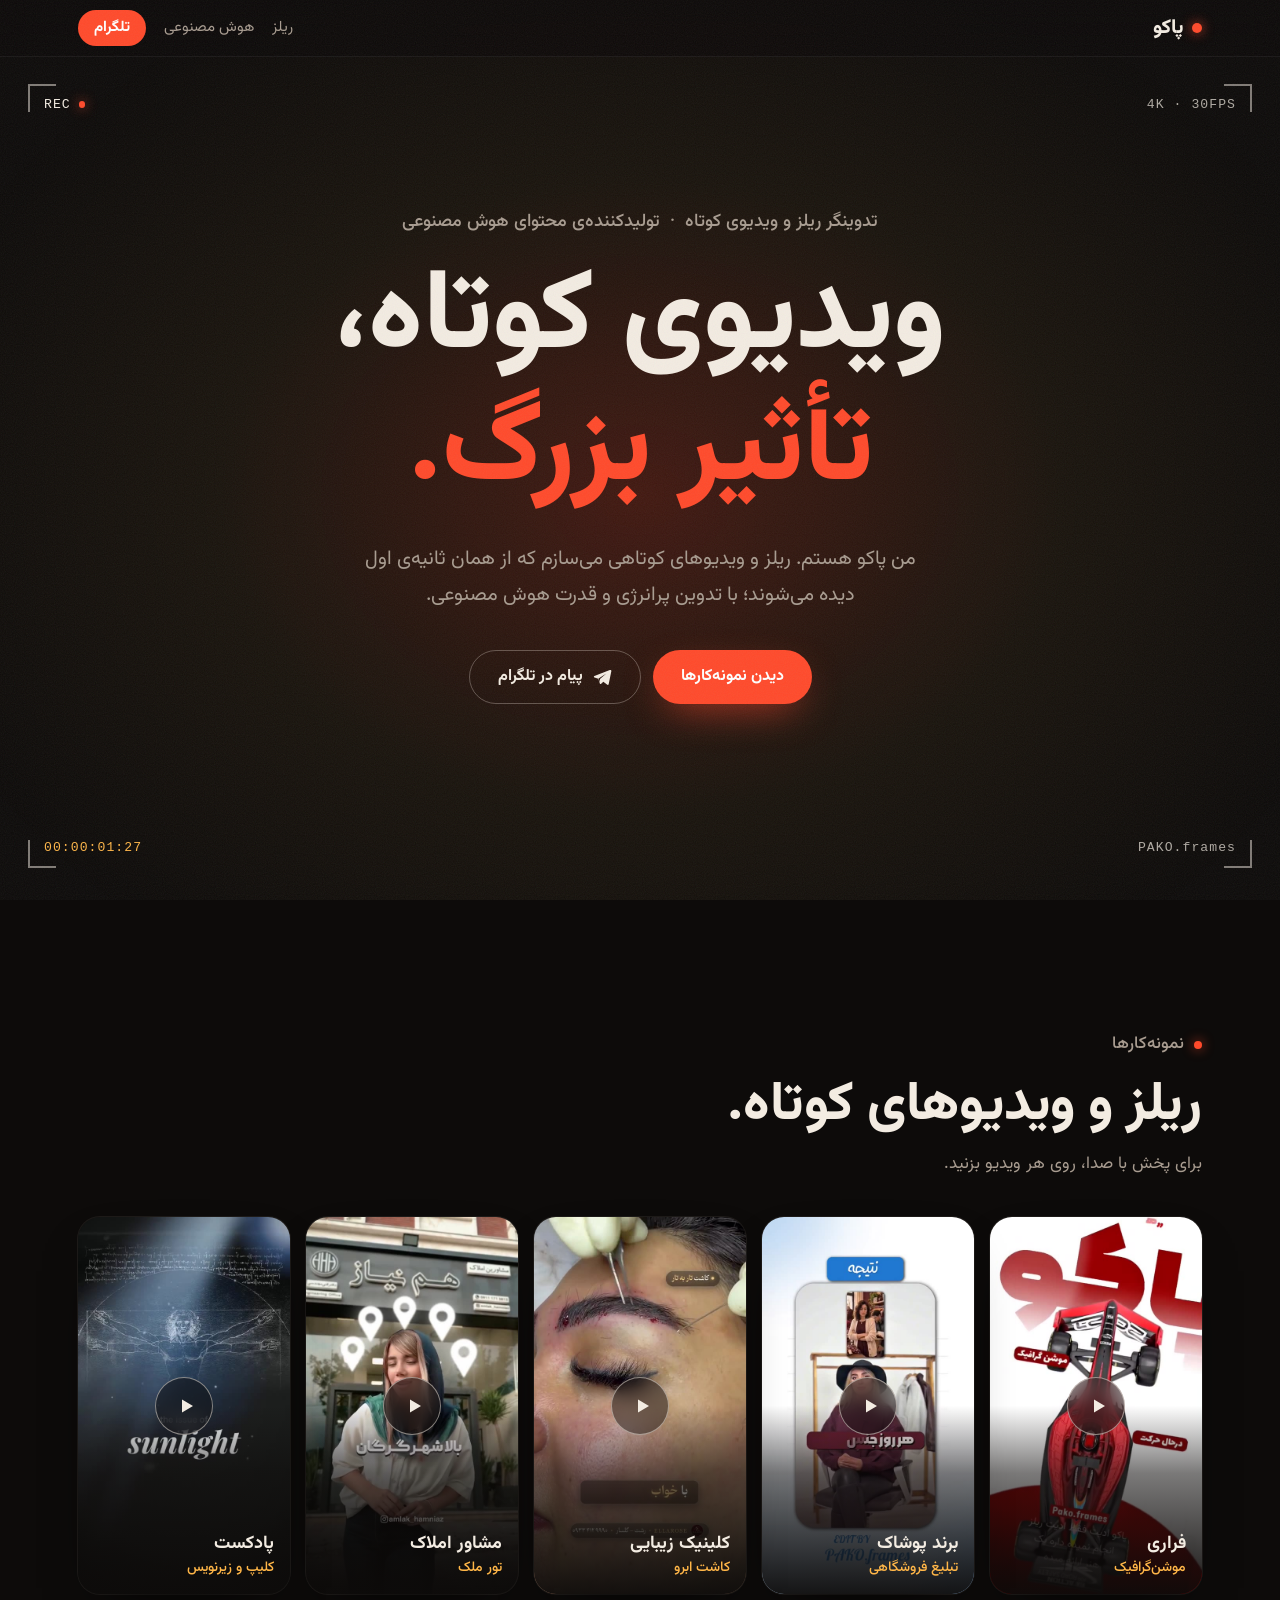
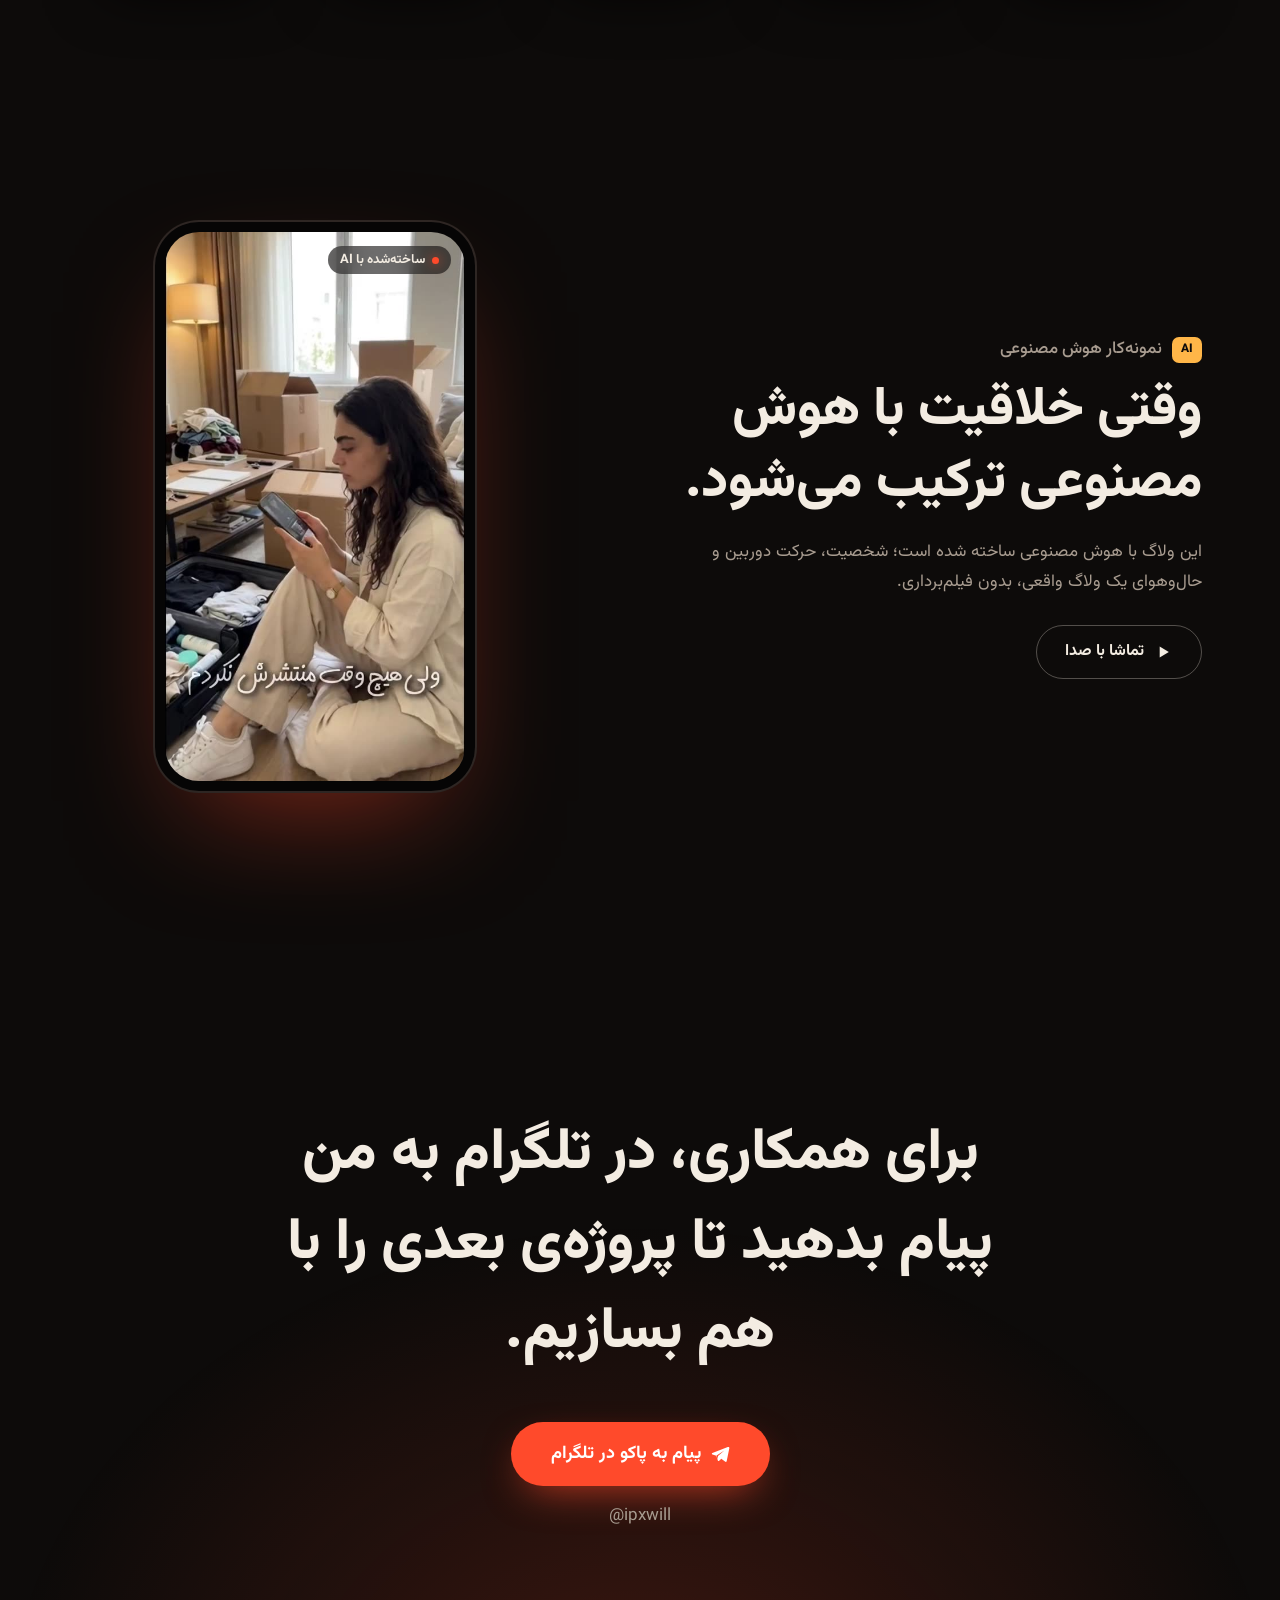
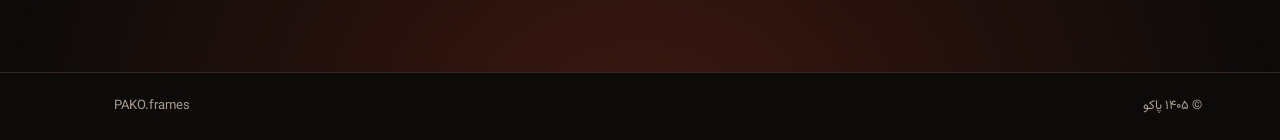
==== commit 9aafdf26: "Personal brand theme (Pako red, viewfinder), normal scrolling, new clinic reel - Remove scroll-locke" ====
--- a/index.html
+++ b/index.html
@@ -10,7 +10,7 @@
   <meta property="og:type" content="website">
   <meta property="og:locale" content="fa_IR">
   <meta property="og:image" content="videos/reel-1.jpg">
-  <meta name="theme-color" content="#0e0c15">
+  <meta name="theme-color" content="#0d0b0a">
   <link rel="icon" href="favicon.svg" type="image/svg+xml">
   <link rel="preload" href="fonts/Vazirmatn-FD-ExtraBold.woff2" as="font" type="font/woff2" crossorigin>
   <link rel="stylesheet" href="styles.css">
@@ -21,11 +21,10 @@
   <!-- ================= منو ================= -->
   <header class="nav">
     <div class="wrap nav-inner">
-      <a class="brand" href="#top">پاکو<span class="dot">.</span></a>
+      <a class="brand" href="#top"><span class="rec-dot" aria-hidden="true"></span>پاکو</a>
       <nav aria-label="منوی اصلی">
         <a href="#reels">ریلز</a>
         <a href="#ai">هوش مصنوعی</a>
-        <!-- ✏️ لینک تلگرام -->
         <a class="nav-tg" href="https://t.me/ipxwill" target="_blank" rel="noopener">تلگرام</a>
       </nav>
     </div>
@@ -34,59 +33,70 @@
   <main>
     <!-- ================= معرفی ================= -->
     <section class="hero" id="top">
-      <div class="orbs" id="orbs" aria-hidden="true"><i></i><i></i><i></i></div>
+      <div class="glow" id="glow" aria-hidden="true"></div>
+      <!-- قاب ویزور دوربین -->
+      <div class="viewfinder" aria-hidden="true">
+        <i class="c tl"></i><i class="c tr"></i><i class="c bl"></i><i class="c br"></i>
+        <span class="vf-rec"><span class="rec-dot"></span>REC</span>
+        <span class="vf-info">4K · 30FPS</span>
+        <span class="vf-tc" id="timecode">00:00:00:00</span>
+        <span class="vf-brand">PAKO.frames</span>
+      </div>
+
       <div class="wrap hero-inner" id="hero-inner">
         <p class="hero-kicker"><span>تدوینگر ریلز و ویدیوی کوتاه</span><span class="sep">·</span><span>تولیدکننده‌ی محتوای هوش مصنوعی</span></p>
-        <!-- ✏️ تیتر اصلی -->
-        <h1 class="hero-title">ویدیوی کوتاه،<br><span class="grad">تأثیر بزرگ.</span></h1>
+        <h1 class="hero-title">ویدیوی کوتاه،<br><span class="accent">تأثیر بزرگ.</span></h1>
         <p class="hero-sub">من پاکو هستم. ریلز و ویدیوهای کوتاهی می‌سازم که از همان ثانیه‌ی اول دیده می‌شوند؛ با تدوین پرانرژی و قدرت هوش مصنوعی.</p>
         <div class="hero-links">
-          <a class="btn" href="#reels">دیدن نمونه‌کارها</a>
-          <a class="btn btn-tg" href="https://t.me/ipxwill" target="_blank" rel="noopener">
-            <svg class="tg-icon" viewBox="0 0 24 24" aria-hidden="true"><path d="M21.4 3.6 2.9 10.8c-.9.4-.9 1.6.1 1.9l4.6 1.5 1.8 5.6c.2.7 1.1.9 1.6.4l2.6-2.4 4.8 3.5c.6.4 1.4.1 1.6-.6l3.2-15.7c.2-.9-.7-1.7-1.6-1.4zM9.6 14.3l-.5 3.6-1.2-4 9.3-6.2-7.6 6.6z"/></svg>
+          <a class="btn btn-red" href="#reels">دیدن نمونه‌کارها</a>
+          <a class="btn btn-line" href="https://t.me/ipxwill" target="_blank" rel="noopener">
+            <svg class="icon" viewBox="0 0 24 24" aria-hidden="true"><path d="M21.4 3.6 2.9 10.8c-.9.4-.9 1.6.1 1.9l4.6 1.5 1.8 5.6c.2.7 1.1.9 1.6.4l2.6-2.4 4.8 3.5c.6.4 1.4.1 1.6-.6l3.2-15.7c.2-.9-.7-1.7-1.6-1.4zM9.6 14.3l-.5 3.6-1.2-4 9.3-6.2-7.6 6.6z"/></svg>
             پیام در تلگرام
           </a>
         </div>
       </div>
-      <a class="scroll-hint" href="#reels" aria-label="رفتن به نمونه‌کارها"><span></span></a>
     </section>
 
     <!-- ================= ریلز ================= -->
     <section class="reels" id="reels">
-      <div class="reels-sticky">
-        <div class="wrap">
-          <h2 class="section-title reveal-words">ریلز و ویدیوهای کوتاه.</h2>
-          <p class="section-sub">پنج نمونه از کارهای اخیر. برای پخش با صدا، روی هر ویدیو بزنید.</p>
-        </div>
-        <!-- ✏️ هر <a class="reel"> یک ریلز است:
-             href = فایل ویدیو (یا لینک اینستاگرام/یوتیوب)،  poster = عکس کاور،  b و small = عنوان و توضیح -->
-        <div class="track" id="track">
-          <a class="reel" href="videos/reel-1.mp4" data-video>
-            <video muted loop playsinline preload="none" poster="videos/reel-1.jpg" src="videos/reel-1.mp4"></video>
-            <span class="play" aria-hidden="true"><svg viewBox="0 0 24 24"><path d="M8 5.5v13l11-6.5z"/></svg></span>
-            <span class="reel-text"><b>فراری</b><small>موشن‌گرافیک</small></span>
-          </a>
-          <a class="reel" href="videos/reel-2.mp4" data-video>
-            <video muted loop playsinline preload="none" poster="videos/reel-2.jpg" src="videos/reel-2.mp4"></video>
-            <span class="play" aria-hidden="true"><svg viewBox="0 0 24 24"><path d="M8 5.5v13l11-6.5z"/></svg></span>
-            <span class="reel-text"><b>برند پوشاک</b><small>تبلیغ فروشگاهی</small></span>
-          </a>
-          <a class="reel" href="videos/reel-3.mp4" data-video>
-            <video muted loop playsinline preload="none" poster="videos/reel-3.jpg" src="videos/reel-3.mp4"></video>
-            <span class="play" aria-hidden="true"><svg viewBox="0 0 24 24"><path d="M8 5.5v13l11-6.5z"/></svg></span>
-            <span class="reel-text"><b>کلینیک</b><small>معرفی خدمات</small></span>
-          </a>
-          <a class="reel" href="videos/reel-4.mp4" data-video>
-            <video muted loop playsinline preload="none" poster="videos/reel-4.jpg" src="videos/reel-4.mp4"></video>
-            <span class="play" aria-hidden="true"><svg viewBox="0 0 24 24"><path d="M8 5.5v13l11-6.5z"/></svg></span>
-            <span class="reel-text"><b>مشاور املاک</b><small>تور ملک</small></span>
-          </a>
-          <a class="reel" href="videos/reel-5.mp4" data-video>
-            <video muted loop playsinline preload="none" poster="videos/reel-5.jpg" src="videos/reel-5.mp4"></video>
-            <span class="play" aria-hidden="true"><svg viewBox="0 0 24 24"><path d="M8 5.5v13l11-6.5z"/></svg></span>
-            <span class="reel-text"><b>پادکست</b><small>کلیپ و زیرنویس</small></span>
-          </a>
-        </div>
+      <div class="wrap">
+        <p class="label"><span class="rec-dot"></span>نمونه‌کارها</p>
+        <h2 class="section-title reveal-words">ریلز و ویدیوهای کوتاه.</h2>
+        <p class="section-sub">برای پخش با صدا، روی هر ویدیو بزنید.<span class="swipe-hint"> برای دیدن بقیه، به کنار بکشید.</span></p>
+      </div>
+      <!-- ✏️ هر <a class="reel"> یک ریلز است:
+           href و src = فایل ویدیو،  poster = عکس کاور،  b و small = عنوان و توضیح -->
+      <div class="reel-row" id="reel-row">
+        <a class="reel" href="videos/reel-1.mp4" data-video>
+          <video muted loop playsinline preload="none" poster="videos/reel-1.jpg" src="videos/reel-1.mp4"></video>
+          <i class="c tl"></i><i class="c tr"></i><i class="c bl"></i><i class="c br"></i>
+          <span class="play" aria-hidden="true"><svg viewBox="0 0 24 24"><path d="M8 5.5v13l11-6.5z"/></svg></span>
+          <span class="reel-text"><b>فراری</b><small>موشن‌گرافیک</small></span>
+        </a>
+        <a class="reel" href="videos/reel-2.mp4" data-video>
+          <video muted loop playsinline preload="none" poster="videos/reel-2.jpg" src="videos/reel-2.mp4"></video>
+          <i class="c tl"></i><i class="c tr"></i><i class="c bl"></i><i class="c br"></i>
+          <span class="play" aria-hidden="true"><svg viewBox="0 0 24 24"><path d="M8 5.5v13l11-6.5z"/></svg></span>
+          <span class="reel-text"><b>برند پوشاک</b><small>تبلیغ فروشگاهی</small></span>
+        </a>
+        <a class="reel" href="videos/reel-3.mp4" data-video>
+          <video muted loop playsinline preload="none" poster="videos/reel-3.jpg" src="videos/reel-3.mp4"></video>
+          <i class="c tl"></i><i class="c tr"></i><i class="c bl"></i><i class="c br"></i>
+          <span class="play" aria-hidden="true"><svg viewBox="0 0 24 24"><path d="M8 5.5v13l11-6.5z"/></svg></span>
+          <span class="reel-text"><b>کلینیک زیبایی</b><small>کاشت ابرو</small></span>
+        </a>
+        <a class="reel" href="videos/reel-4.mp4" data-video>
+          <video muted loop playsinline preload="none" poster="videos/reel-4.jpg" src="videos/reel-4.mp4"></video>
+          <i class="c tl"></i><i class="c tr"></i><i class="c bl"></i><i class="c br"></i>
+          <span class="play" aria-hidden="true"><svg viewBox="0 0 24 24"><path d="M8 5.5v13l11-6.5z"/></svg></span>
+          <span class="reel-text"><b>مشاور املاک</b><small>تور ملک</small></span>
+        </a>
+        <a class="reel" href="videos/reel-5.mp4" data-video>
+          <video muted loop playsinline preload="none" poster="videos/reel-5.jpg" src="videos/reel-5.mp4"></video>
+          <i class="c tl"></i><i class="c tr"></i><i class="c bl"></i><i class="c br"></i>
+          <span class="play" aria-hidden="true"><svg viewBox="0 0 24 24"><path d="M8 5.5v13l11-6.5z"/></svg></span>
+          <span class="reel-text"><b>پادکست</b><small>کلیپ و زیرنویس</small></span>
+        </a>
       </div>
     </section>
 
@@ -94,19 +104,18 @@
     <section class="ai" id="ai">
       <div class="wrap ai-grid">
         <div class="ai-copy">
-          <p class="ai-badge"><span>AI</span> نمونه‌کار هوش مصنوعی</p>
+          <p class="label"><span class="ai-chip">AI</span>نمونه‌کار هوش مصنوعی</p>
           <h2 class="section-title reveal-words">وقتی خلاقیت با هوش مصنوعی ترکیب می‌شود.</h2>
           <!-- ✏️ توضیح نمونه‌کار هوش مصنوعی -->
           <p class="ai-desc">این ولاگ با هوش مصنوعی ساخته شده است؛ شخصیت، حرکت دوربین و حال‌وهوای یک ولاگ واقعی، بدون فیلم‌برداری.</p>
-          <a class="btn btn-ghost" href="videos/ai.mp4" data-video>
-            <svg class="tg-icon" viewBox="0 0 24 24" aria-hidden="true"><path d="M8 5.5v13l11-6.5z"/></svg>
+          <a class="btn btn-line" href="videos/ai.mp4" data-video>
+            <svg class="icon" viewBox="0 0 24 24" aria-hidden="true"><path d="M8 5.5v13l11-6.5z"/></svg>
             تماشا با صدا
           </a>
         </div>
-        <!-- ✏️ ویدیوی هوش مصنوعی -->
         <a class="phone" id="phone" href="videos/ai.mp4" data-video aria-label="پخش ویدیوی هوش مصنوعی">
           <video id="ai-video" muted loop playsinline preload="none" poster="videos/ai.jpg" src="videos/ai.mp4"></video>
-          <span class="phone-tag">ساخته‌شده با AI</span>
+          <span class="phone-tag"><span class="rec-dot"></span>ساخته‌شده با AI</span>
         </a>
       </div>
     </section>
@@ -115,8 +124,8 @@
     <section class="contact" id="contact">
       <div class="wrap narrow">
         <p class="contact-text reveal-words">برای همکاری، در تلگرام به من پیام بدهید تا پروژه‌ی بعدی را با هم بسازیم.</p>
-        <a class="btn btn-tg btn-lg pop" href="https://t.me/ipxwill" target="_blank" rel="noopener">
-          <svg class="tg-icon" viewBox="0 0 24 24" aria-hidden="true"><path d="M21.4 3.6 2.9 10.8c-.9.4-.9 1.6.1 1.9l4.6 1.5 1.8 5.6c.2.7 1.1.9 1.6.4l2.6-2.4 4.8 3.5c.6.4 1.4.1 1.6-.6l3.2-15.7c.2-.9-.7-1.7-1.6-1.4zM9.6 14.3l-.5 3.6-1.2-4 9.3-6.2-7.6 6.6z"/></svg>
+        <a class="btn btn-red btn-lg pop" href="https://t.me/ipxwill" target="_blank" rel="noopener">
+          <svg class="icon" viewBox="0 0 24 24" aria-hidden="true"><path d="M21.4 3.6 2.9 10.8c-.9.4-.9 1.6.1 1.9l4.6 1.5 1.8 5.6c.2.7 1.1.9 1.6.4l2.6-2.4 4.8 3.5c.6.4 1.4.1 1.6-.6l3.2-15.7c.2-.9-.7-1.7-1.6-1.4zM9.6 14.3l-.5 3.6-1.2-4 9.3-6.2-7.6 6.6z"/></svg>
           پیام به پاکو در تلگرام
         </a>
         <p class="handle" dir="ltr">@ipxwill</p>
@@ -128,7 +137,10 @@
     <div class="wrap footer-inner"><span>© <span id="year">۱۴۰۵</span> پاکو</span><span dir="ltr">PAKO.frames</span></div>
   </footer>
 
-  <!-- پنجره‌ی پخش ویدیو (خودکار کار می‌کند) -->
+  <a class="to-top" id="to-top" href="#top" aria-label="بازگشت به بالا">
+    <svg viewBox="0 0 24 24" aria-hidden="true"><path d="M12 5l-7 7h4.5v7h5v-7H19z"/></svg>
+  </a>
+
   <dialog class="player" id="player" aria-label="پخش ویدیو">
     <button class="close" type="button" aria-label="بستن">✕</button>
     <div class="frame"></div>
--- a/styles.css
+++ b/styles.css
@@ -1,21 +1,20 @@
-/* ظاهر سایت. برای تغییر رنگ‌ها فقط بخش «پالت رنگ» را عوض کنید. */
+/* ظاهر سایت. برای تغییر رنگ‌ها فقط بخش «پالت برند» را عوض کنید. */
 
 @font-face { font-family: "Vazirmatn"; src: url("fonts/Vazirmatn-FD-Regular.woff2") format("woff2"); font-weight: 400; font-display: swap; }
 @font-face { font-family: "Vazirmatn"; src: url("fonts/Vazirmatn-FD-Medium.woff2") format("woff2"); font-weight: 500; font-display: swap; }
 @font-face { font-family: "Vazirmatn"; src: url("fonts/Vazirmatn-FD-Bold.woff2") format("woff2"); font-weight: 700; font-display: swap; }
 @font-face { font-family: "Vazirmatn"; src: url("fonts/Vazirmatn-FD-ExtraBold.woff2") format("woff2"); font-weight: 800; font-display: swap; }
 
-/* ✏️ پالت رنگ: «نیمه‌شب، یاسی و هلویی» */
+/* ✏️ پالت برند پاکو: «قرمز ضبط» روی مشکیِ گرم و کرم */
 :root {
-  --ink: #0e0c15;        /* پس‌زمینه */
-  --ink-2: #16131f;      /* پس‌زمینه‌ی بخش‌ها */
-  --line: #2a2538;       /* خطوط باریک */
-  --cream: #f7f1e8;      /* متن اصلی */
-  --muted: #a59fb5;      /* متن کم‌رنگ */
-  --lilac: #b9a4ff;      /* رنگ اصلی ۱ */
-  --rose: #ff8fab;       /* رنگ اصلی ۲ */
-  --peach: #ffc29a;      /* رنگ اصلی ۳ */
-  --brand: linear-gradient(100deg, var(--lilac), var(--rose) 55%, var(--peach));
+  --ink: #0d0b0a;      /* مشکی گرم (پس‌زمینه) */
+  --ink-2: #171311;    /* پس‌زمینه‌ی کارت‌ها */
+  --line: #2e2623;     /* خطوط */
+  --paper: #f3ece2;    /* کرم (متن) */
+  --muted: #a89c90;    /* متن کم‌رنگ */
+  --red: #ff4a2b;      /* قرمز پاکو — رنگ امضا */
+  --red-deep: #d8331a;
+  --amber: #ffb648;    /* کهربایی — جزئیات کوچک */
   --ease: cubic-bezier(.22, .8, .24, 1);
   color-scheme: dark;
 }
@@ -23,175 +22,208 @@
 * { box-sizing: border-box; }
 html { scroll-behavior: smooth; -webkit-text-size-adjust: 100%; background: var(--ink); }
 body {
-  margin: 0; background: var(--ink); color: var(--cream);
+  margin: 0; background: var(--ink); color: var(--paper);
   font-family: "Vazirmatn", Tahoma, system-ui, sans-serif;
   font-size: 17px; line-height: 1.75; -webkit-font-smoothing: antialiased;
   overflow-x: hidden;
 }
+/* Film grain texture (static, light) */
+body::before {
+  content: ""; position: fixed; inset: 0; z-index: 100; pointer-events: none; opacity: .07;
+  background-image: url("data:image/svg+xml,%3Csvg xmlns='http://www.w3.org/2000/svg' width='160' height='160'%3E%3Cfilter id='n'%3E%3CfeTurbulence type='fractalNoise' baseFrequency='.9' numOctaves='2' stitchTiles='stitch'/%3E%3C/filter%3E%3Crect width='100%25' height='100%25' filter='url(%23n)'/%3E%3C/svg%3E");
+}
 a { color: inherit; text-decoration: none; -webkit-tap-highlight-color: transparent; }
 h1, h2, p { margin: 0; }
 video { display: block; }
-:focus-visible { outline: 2px solid var(--lilac); outline-offset: 4px; border-radius: 10px; }
-
-.wrap { width: 100%; max-width: 1120px; margin: 0 auto; padding: 0 16px; }
+:focus-visible { outline: 2px solid var(--red); outline-offset: 4px; border-radius: 10px; }
+
+.wrap { width: 100%; max-width: 1180px; margin: 0 auto; padding: 0 16px; }
 @media (min-width: 640px) { .wrap { padding: 0 28px; } }
 .narrow { max-width: 820px; }
-.grad { background: var(--brand); -webkit-background-clip: text; background-clip: text; color: transparent; }
+.accent { color: var(--red); }
+
+/* Signature: the blinking REC dot */
+.rec-dot { display: inline-block; width: .5em; height: .5em; border-radius: 50%; background: var(--red); box-shadow: 0 0 12px rgba(255, 74, 43, .8); animation: blink 1.6s steps(1) infinite; flex: none; }
+@keyframes blink { 50% { opacity: .25; } }
+
+/* Viewfinder corners (used in hero and on reels) */
+.c { position: absolute; width: 22px; height: 22px; border: 2px solid var(--paper); opacity: .85; pointer-events: none; }
+.c.tl { top: 0; left: 0; border-width: 2px 0 0 2px; }
+.c.tr { top: 0; right: 0; border-width: 2px 2px 0 0; }
+.c.bl { bottom: 0; left: 0; border-width: 0 0 2px 2px; }
+.c.br { bottom: 0; right: 0; border-width: 0 2px 2px 0; }
 
 /* ---------- Scroll progress ---------- */
 .progress { position: fixed; inset: 0 0 auto; height: 3px; z-index: 30; pointer-events: none; }
-.progress span { display: block; height: 100%; transform-origin: right; transform: scaleX(0); background: var(--brand); }
+.progress span { display: block; height: 100%; transform-origin: right; transform: scaleX(0); background: var(--red); }
 
 /* ---------- Nav ---------- */
 .nav {
   position: fixed; inset: 0 0 auto; z-index: 20;
-  background: rgba(14, 12, 21, .7);
-  backdrop-filter: saturate(160%) blur(18px); -webkit-backdrop-filter: saturate(160%) blur(18px);
-  border-bottom: 1px solid rgba(255, 255, 255, .06);
+  background: rgba(13, 11, 10, .72);
+  backdrop-filter: saturate(150%) blur(16px); -webkit-backdrop-filter: saturate(150%) blur(16px);
+  border-bottom: 1px solid rgba(243, 236, 226, .06);
 }
 .nav-inner { height: 56px; display: flex; align-items: center; justify-content: space-between; }
-.brand { font-weight: 800; font-size: 1.25rem; }
-.brand .dot { color: var(--rose); }
+.brand { display: inline-flex; align-items: center; gap: 9px; font-weight: 800; font-size: 1.25rem; }
+.brand .rec-dot { width: 10px; height: 10px; }
 .nav nav { display: flex; align-items: center; gap: 18px; font-size: .92rem; }
 .nav nav a { color: var(--muted); transition: color .2s; }
-.nav nav a:hover { color: var(--cream); }
-.nav .nav-tg { color: var(--ink); background: var(--cream); padding: 5px 16px; border-radius: 999px; font-weight: 700; }
-.nav .nav-tg:hover { color: var(--ink); background: #fff; }
+.nav nav a:hover { color: var(--paper); }
+.nav .nav-tg { color: #fff; background: var(--red); padding: 5px 16px; border-radius: 999px; font-weight: 700; }
+.nav .nav-tg:hover { color: #fff; background: var(--red-deep); }
 
 /* ---------- Buttons ---------- */
 .btn {
   display: inline-flex; align-items: center; justify-content: center; gap: 9px;
-  min-height: 50px; padding: 12px 26px; border-radius: 999px;
-  background: var(--cream); color: var(--ink); font-size: 1rem; font-weight: 700;
-  transition: transform .35s var(--ease), box-shadow .35s var(--ease);
+  min-height: 52px; padding: 12px 28px; border-radius: 999px; font-size: 1rem; font-weight: 700;
+  transition: transform .35s var(--ease), background .25s, border-color .25s, box-shadow .35s;
 }
 .btn:hover { transform: translateY(-2px); }
-.btn-tg { background: var(--brand); color: var(--ink); box-shadow: 0 14px 44px -14px rgba(255, 143, 171, .75); }
-.btn-tg:hover { box-shadow: 0 18px 54px -12px rgba(255, 143, 171, .9); }
-.btn-ghost { background: transparent; color: var(--cream); border: 1px solid var(--line); }
-.btn-ghost:hover { border-color: var(--lilac); }
-.btn-lg { min-height: 62px; padding: 16px 38px; font-size: 1.15rem; }
-.tg-icon { width: 20px; height: 20px; fill: currentColor; flex: none; }
+.btn-red { background: var(--red); color: #fff; box-shadow: 0 14px 40px -14px rgba(255, 74, 43, .8); }
+.btn-red:hover { background: var(--red-deep); }
+.btn-line { color: var(--paper); border: 1.5px solid rgba(243, 236, 226, .3); }
+.btn-line:hover { border-color: var(--paper); }
+.btn-lg { min-height: 64px; padding: 16px 40px; font-size: 1.15rem; }
+.icon { width: 20px; height: 20px; fill: currentColor; flex: none; }
 
 /* ---------- Hero ---------- */
 .hero { position: relative; min-height: 100vh; min-height: 100svh; display: grid; place-items: center; text-align: center; padding: 120px 0 110px; overflow: hidden; }
+.glow { position: absolute; left: 50%; top: 55%; width: 120vmax; height: 90vmax; margin: -45vmax 0 0 -60vmax; background: radial-gradient(closest-side, rgba(255, 74, 43, .22), rgba(255, 182, 72, .05) 55%, transparent); pointer-events: none; will-change: transform; }
+.viewfinder { position: absolute; inset: 76px 16px 28px; pointer-events: none; font: 500 .75rem/1 ui-monospace, "SF Mono", Menlo, Consolas, monospace; letter-spacing: .08em; color: rgba(243, 236, 226, .7); }
+@media (min-width: 640px) { .viewfinder { inset: 84px 28px 32px; font-size: .82rem; } }
+.viewfinder .c { width: 28px; height: 28px; opacity: .5; }
+.vf-rec { position: absolute; top: 14px; left: 16px; display: flex; align-items: center; gap: 8px; color: var(--paper); }
+.vf-info { position: absolute; top: 14px; right: 16px; }
+.vf-tc { position: absolute; bottom: 14px; left: 16px; color: var(--amber); direction: ltr; }
+.vf-brand { position: absolute; bottom: 14px; right: 16px; }
+
 .hero-inner { position: relative; z-index: 1; will-change: transform, opacity; }
-.hero-kicker { display: flex; flex-wrap: wrap; justify-content: center; gap: 2px 10px; font-size: clamp(.95rem, 2vw, 1.1rem); font-weight: 500; color: var(--muted); margin-bottom: 18px; }
+.hero-kicker { display: flex; flex-wrap: wrap; justify-content: center; gap: 2px 10px; font-size: clamp(.95rem, 2vw, 1.1rem); font-weight: 500; color: var(--muted); margin-bottom: 16px; }
 @media (max-width: 560px) { .hero-kicker { flex-direction: column; } .hero-kicker .sep { display: none; } }
 .hero-title { font-size: clamp(2.9rem, 10.5vw, 7rem); font-weight: 800; line-height: 1.18; }
-.hero-sub { max-width: 36rem; margin: 26px auto 0; font-size: clamp(1.05rem, 2.2vw, 1.28rem); color: var(--muted); }
-.hero-links { margin-top: 38px; display: flex; gap: 12px; justify-content: center; flex-wrap: wrap; }
-
-.js .hero-inner > * { opacity: 0; transform: translateY(28px); animation: rise 1s var(--ease) forwards; }
+.hero-sub { max-width: 36rem; margin: 24px auto 0; font-size: clamp(1.05rem, 2.2vw, 1.28rem); color: var(--muted); }
+.hero-links { margin-top: 36px; display: flex; gap: 12px; justify-content: center; flex-wrap: wrap; }
+.js .hero-inner > * { opacity: 0; transform: translateY(26px); animation: rise .9s var(--ease) forwards; }
 .js .hero-inner > :nth-child(2) { animation-delay: .1s; }
 .js .hero-inner > :nth-child(3) { animation-delay: .2s; }
 .js .hero-inner > :nth-child(4) { animation-delay: .3s; }
 @keyframes rise { to { opacity: 1; transform: none; } }
 
-/* Soft colour glows (gradients, no heavy blur filter) */
-.orbs { position: absolute; inset: 0; pointer-events: none; }
-.orbs i { position: absolute; border-radius: 50%; will-change: transform; }
-.orbs i:nth-child(1) { width: 70vmax; height: 70vmax; top: -30vmax; right: -25vmax; background: radial-gradient(closest-side, rgba(185, 164, 255, .38), transparent); }
-.orbs i:nth-child(2) { width: 65vmax; height: 65vmax; bottom: -32vmax; left: -25vmax; background: radial-gradient(closest-side, rgba(255, 143, 171, .30), transparent); }
-.orbs i:nth-child(3) { width: 40vmax; height: 40vmax; top: 35%; left: 35%; background: radial-gradient(closest-side, rgba(255, 194, 154, .16), transparent); }
-
-.scroll-hint { position: absolute; bottom: 26px; left: 50%; margin-left: -13px; width: 26px; height: 42px; border: 2px solid rgba(247, 241, 232, .3); border-radius: 14px; z-index: 1; }
-.scroll-hint span { position: absolute; top: 8px; left: 50%; width: 4px; height: 8px; margin-left: -2px; border-radius: 2px; background: var(--cream); animation: hint 1.8s infinite; }
-@keyframes hint { 0% { opacity: 0; transform: translateY(0); } 40% { opacity: 1; } 100% { opacity: 0; transform: translateY(14px); } }
-@media (max-height: 640px) { .scroll-hint { display: none; } }
-
-/* ---------- Titles ---------- */
-.section-title { font-size: clamp(2rem, 5.5vw, 3.5rem); font-weight: 800; line-height: 1.32; }
-.section-sub { margin-top: 8px; color: var(--muted); font-size: 1.02rem; }
-.reveal-words .w { opacity: .16; transition: opacity .3s linear; }
+/* ---------- Section basics ---------- */
+.label { display: inline-flex; align-items: center; gap: 10px; color: var(--muted); font-weight: 500; margin-bottom: 10px; }
+.label .rec-dot { width: 8px; height: 8px; }
+.section-title { font-size: clamp(2rem, 5.5vw, 3.4rem); font-weight: 800; line-height: 1.32; }
+.section-sub { margin-top: 8px; color: var(--muted); }
+.reveal-words .w { opacity: .18; transition: opacity .3s linear; }
 .reveal-words .w.on { opacity: 1; }
 
-/* ---------- Reels: vertical scroll moves them sideways ---------- */
-.reels { position: relative; height: 300vh; background: linear-gradient(var(--ink), var(--ink-2) 30%, var(--ink-2) 70%, var(--ink)); }
-.reels-sticky { position: sticky; top: 0; height: 100vh; height: 100svh; display: flex; flex-direction: column; justify-content: center; gap: clamp(20px, 4vh, 40px); overflow: hidden; padding-top: 56px; }
-.track { display: flex; gap: clamp(14px, 2vw, 24px); padding: 0 max(16px, calc((100vw - 1120px) / 2 + 28px)); width: max-content; will-change: transform; }
+/* ---------- Reels (normal scrolling) ---------- */
+.reels { padding: clamp(80px, 11vw, 130px) 0 clamp(40px, 6vw, 70px); }
+.reel-row {
+  display: grid; grid-auto-flow: column; grid-auto-columns: min(62vw, 260px);
+  gap: 14px; margin-top: 32px; padding: 6px 16px 18px;
+  overflow-x: auto; overscroll-behavior-x: contain; scroll-snap-type: x mandatory;
+  scrollbar-width: none; -webkit-overflow-scrolling: touch;
+}
+.reel-row::-webkit-scrollbar { display: none; }
+@media (min-width: 640px) { .reel-row { padding-inline: 28px; } }
+@media (min-width: 960px) {
+  .reel-row { grid-auto-flow: row; grid-template-columns: repeat(5, 1fr); grid-auto-columns: auto; max-width: 1180px; margin-inline: auto; overflow: visible; gap: 16px; }
+  .swipe-hint { display: none; }
+}
 .reel {
-  position: relative; flex: none; display: grid; place-items: center;
-  height: min(64svh, 600px); aspect-ratio: 9 / 16;
-  border-radius: 28px; overflow: hidden; background: var(--ink-2);
-  box-shadow: 0 30px 70px -30px rgba(0, 0, 0, .9), 0 0 0 1px rgba(255, 255, 255, .07);
-  transform: translateY(var(--y, 0)) rotate(var(--r, 0deg));
-}
-@supports not (height: 1svh) { .reel { height: min(64vh, 600px); } }
+  position: relative; display: grid; place-items: center; aspect-ratio: 9 / 16;
+  border-radius: 22px; overflow: hidden; background: var(--ink-2); scroll-snap-align: center;
+  box-shadow: 0 24px 60px -30px rgba(0, 0, 0, .9), 0 0 0 1px rgba(243, 236, 226, .07);
+  transition: transform .5s var(--ease), box-shadow .4s;
+}
 .reel video { position: absolute; inset: 0; width: 100%; height: 100%; object-fit: cover; }
-.reel::after { content: ""; position: absolute; inset: 0; background: linear-gradient(transparent 50%, rgba(14, 12, 21, .55) 68%, rgba(14, 12, 21, .95)); }
-.reel-text { position: absolute; z-index: 1; bottom: 18px; right: 18px; left: 18px; display: flex; flex-direction: column; line-height: 1.5; }
-.reel-text b { font-size: 1.2rem; }
-.reel-text small { color: var(--peach); font-size: .88rem; font-weight: 500; }
-
+.reel::after { content: ""; position: absolute; inset: 0; background: linear-gradient(transparent 50%, rgba(13, 11, 10, .55) 68%, rgba(13, 11, 10, .95)); }
+.reel .c { z-index: 2; margin: 12px; opacity: 0; transition: opacity .3s, margin .4s var(--ease); }
+.reel:hover { transform: translateY(-6px); box-shadow: 0 30px 70px -30px rgba(255, 74, 43, .5), 0 0 0 1px rgba(255, 74, 43, .5); }
+.reel:hover .c { opacity: .9; margin: 16px; }
+.reel-text { position: absolute; z-index: 1; bottom: 16px; right: 16px; left: 16px; display: flex; flex-direction: column; line-height: 1.5; }
+.reel-text b { font-size: 1.12rem; }
+.reel-text small { color: var(--amber); font-size: .85rem; font-weight: 500; }
 .play {
-  position: relative; z-index: 1; width: 64px; height: 64px; border-radius: 50%;
-  display: grid; place-items: center; background: rgba(247, 241, 232, .2);
-  backdrop-filter: blur(12px); -webkit-backdrop-filter: blur(12px);
-  transition: transform .4s var(--ease), opacity .4s;
-}
-.play svg { width: 26px; height: 26px; fill: var(--cream); transform: translateX(2px); }
-.reel:hover .play { transform: scale(1.1); }
+  position: relative; z-index: 1; width: 58px; height: 58px; border-radius: 50%;
+  display: grid; place-items: center; background: rgba(13, 11, 10, .45); border: 1.5px solid rgba(243, 236, 226, .5);
+  backdrop-filter: blur(10px); -webkit-backdrop-filter: blur(10px);
+  transition: transform .4s var(--ease), opacity .4s, background .3s;
+}
+.play svg { width: 24px; height: 24px; fill: var(--paper); transform: translateX(2px); }
+.reel:hover .play { background: var(--red); border-color: var(--red); }
 .reel.previewing .play { opacity: 0; transform: scale(.8); }
-
-/* ---------- AI sample ---------- */
-.ai { padding: clamp(90px, 13vw, 160px) 0; perspective: 1400px; }
-.ai-grid { display: grid; gap: 56px; align-items: center; }
+/* Stagger-in when the row comes into view */
+.js .reel { opacity: 0; transform: translateY(50px); }
+.js .reel-row.in .reel { opacity: 1; transform: none; transition: opacity .8s var(--ease), transform .8s var(--ease), box-shadow .4s; }
+.js .reel-row.in .reel:nth-child(2) { transition-delay: .08s; }
+.js .reel-row.in .reel:nth-child(3) { transition-delay: .16s; }
+.js .reel-row.in .reel:nth-child(4) { transition-delay: .24s; }
+.js .reel-row.in .reel:nth-child(5) { transition-delay: .32s; }
+.js .reel-row.in .reel:hover { transform: translateY(-6px); transition-delay: 0s; }
+
+/* ---------- AI ---------- */
+.ai { padding: clamp(70px, 11vw, 140px) 0; perspective: 1400px; }
+.ai-grid { display: grid; gap: 52px; align-items: center; }
 @media (min-width: 860px) { .ai-grid { grid-template-columns: 1.1fr .9fr; gap: 72px; } }
-.ai-badge { display: inline-flex; align-items: center; gap: 10px; color: var(--muted); font-weight: 500; margin-bottom: 16px; }
-.ai-badge span { font-weight: 800; font-size: .8rem; padding: 2px 10px; border-radius: 8px; color: var(--ink); background: var(--brand); }
-.ai-desc { color: var(--muted); font-size: 1.1rem; margin: 20px 0 30px; max-width: 32rem; }
+.ai-chip { font-weight: 800; font-size: .78rem; padding: 2px 9px; border-radius: 7px; color: var(--ink); background: var(--amber); }
+.ai-desc { color: var(--muted); font-size: 1.08rem; margin: 18px 0 28px; max-width: 32rem; }
 .phone {
-  position: relative; justify-self: center; display: block;
-  width: min(330px, 74vw); aspect-ratio: 9 / 16;
-  border-radius: 44px; padding: 10px; background: #050408;
-  box-shadow: 0 0 0 2px #2a2538, 0 50px 120px -40px rgba(185, 164, 255, .55), 0 30px 80px -50px rgba(255, 143, 171, .6);
-  transform: rotateX(var(--rx, 0deg)) rotateY(var(--ry, 0deg)) scale(var(--s, 1));
-  will-change: transform;
+  position: relative; justify-self: center; display: block; width: min(320px, 72vw); aspect-ratio: 9 / 16;
+  border-radius: 44px; padding: 10px; background: #060505;
+  box-shadow: 0 0 0 2px var(--line), 0 50px 120px -40px rgba(255, 74, 43, .5);
+  transform: rotateX(var(--rx, 0deg)) rotateY(var(--ry, 0deg)) scale(var(--s, 1)); will-change: transform;
 }
 .phone video { width: 100%; height: 100%; object-fit: cover; border-radius: 34px; background: var(--ink-2); }
-.phone-tag {
-  position: absolute; top: 24px; right: 24px; z-index: 1;
-  font-size: .8rem; font-weight: 700; padding: 3px 12px; border-radius: 999px;
-  background: rgba(14, 12, 21, .55); backdrop-filter: blur(10px); -webkit-backdrop-filter: blur(10px);
-}
+.phone-tag { position: absolute; top: 24px; right: 24px; z-index: 1; display: flex; align-items: center; gap: 7px; font-size: .8rem; font-weight: 700; padding: 3px 12px; border-radius: 999px; background: rgba(13, 11, 10, .6); backdrop-filter: blur(10px); -webkit-backdrop-filter: blur(10px); }
+.phone-tag .rec-dot { width: 7px; height: 7px; }
 
 /* ---------- Contact ---------- */
-.contact { position: relative; padding: clamp(100px, 15vw, 190px) 0 clamp(90px, 12vw, 140px); text-align: center; overflow: hidden; }
-.contact::before { content: ""; position: absolute; left: 50%; bottom: -40vmax; width: 90vmax; height: 70vmax; margin-left: -45vmax; background: radial-gradient(closest-side, rgba(185, 164, 255, .22), transparent); pointer-events: none; }
+.contact { position: relative; padding: clamp(90px, 14vw, 180px) 0 clamp(90px, 12vw, 140px); text-align: center; overflow: hidden; }
+.contact::before { content: ""; position: absolute; left: 50%; bottom: -45vmax; width: 100vmax; height: 80vmax; margin-left: -50vmax; background: radial-gradient(closest-side, rgba(255, 74, 43, .2), transparent); pointer-events: none; }
 .contact .wrap { position: relative; }
-.contact-text { font-size: clamp(1.8rem, 5.2vw, 3.6rem); font-weight: 800; line-height: 1.55; margin-bottom: 46px; }
+.contact-text { font-size: clamp(1.8rem, 5.2vw, 3.6rem); font-weight: 800; line-height: 1.55; margin-bottom: 44px; }
 .handle { margin-top: 16px; color: var(--muted); }
-.js .pop { opacity: 0; transform: scale(.85); transition: opacity .6s var(--ease), transform .7s cubic-bezier(.3, 1.5, .5, 1); }
+.js .pop { opacity: 0; transform: scale(.85); transition: opacity .6s var(--ease), transform .7s cubic-bezier(.3, 1.5, .5, 1), background .25s; }
 .js .pop.in { opacity: 1; transform: none; }
 
 /* ---------- Footer ---------- */
 .footer { color: var(--muted); font-size: .82rem; padding: 22px 0 calc(22px + env(safe-area-inset-bottom)); border-top: 1px solid var(--line); }
-.footer-inner { display: flex; justify-content: space-between; gap: 16px; }
+.footer-inner { display: flex; justify-content: space-between; gap: 16px; padding-left: 64px; }
+
+/* ---------- Back to top ---------- */
+.to-top {
+  position: fixed; left: 16px; bottom: calc(16px + env(safe-area-inset-bottom)); z-index: 25;
+  width: 46px; height: 46px; border-radius: 50%; display: grid; place-items: center;
+  background: rgba(23, 19, 17, .85); border: 1px solid var(--line);
+  backdrop-filter: blur(10px); -webkit-backdrop-filter: blur(10px);
+  opacity: 0; transform: translateY(12px); pointer-events: none; transition: opacity .3s, transform .3s var(--ease), background .2s;
+}
+.to-top.show { opacity: 1; transform: none; pointer-events: auto; }
+.to-top:hover { background: var(--red); }
+.to-top svg { width: 20px; height: 20px; fill: var(--paper); }
 
 /* ---------- Video player ---------- */
-.player { width: min(420px, 92vw); max-height: none; padding: 0; border: 0; border-radius: 22px; background: #000; overflow: visible; color: var(--cream); }
+.player { width: min(420px, 92vw); max-height: none; padding: 0; border: 0; border-radius: 22px; background: #000; overflow: visible; color: var(--paper); }
 .player.wide { width: min(1100px, 94vw); }
-.player::backdrop { background: rgba(8, 7, 12, .88); }
+.player::backdrop { background: rgba(8, 6, 5, .9); }
 .frame { aspect-ratio: 9 / 16; max-height: 84vh; max-height: 84svh; border-radius: 22px; overflow: hidden; margin: 0 auto; }
 .player.wide .frame { aspect-ratio: 16 / 9; }
 .frame iframe, .frame video { width: 100%; height: 100%; border: 0; object-fit: contain; background: #000; }
-.close { position: absolute; top: -50px; left: 0; width: 40px; height: 40px; border-radius: 50%; border: 0; background: rgba(247, 241, 232, .16); color: var(--cream); font-size: 16px; cursor: pointer; }
-
-/* ---------- Less motion: still and simple ---------- */
+.close { position: absolute; top: -52px; left: 0; width: 42px; height: 42px; border-radius: 50%; border: 0; background: rgba(243, 236, 226, .16); color: var(--paper); font-size: 16px; cursor: pointer; }
+
+/* ---------- Less motion ---------- */
 @media (prefers-reduced-motion: reduce) {
   html { scroll-behavior: auto; }
-  .js .hero-inner > *, .js .pop { opacity: 1; transform: none; animation: none; transition: none; }
+  .js .hero-inner > *, .js .pop, .js .reel { opacity: 1; transform: none; animation: none; transition: none; }
   .reveal-words .w { opacity: 1; }
-  .scroll-hint span { animation: none; }
-  .reels { height: auto; }
-  .reels-sticky { position: static; height: auto; padding: 90px 0; }
-  .track { width: auto; overflow-x: auto; scroll-snap-type: x mandatory; padding-bottom: 12px; }
-  .reel { scroll-snap-align: center; transform: none; }
+  .rec-dot { animation: none; }
   .phone { transform: none; }
 }
 
 /* ---------- 404 ---------- */
 .notfound { min-height: 100vh; display: grid; place-items: center; text-align: center; padding: 24px 16px; }
-.notfound h1 { font-size: clamp(4rem, 18vw, 8rem); font-weight: 800; background: var(--brand); -webkit-background-clip: text; background-clip: text; color: transparent; }
+.notfound h1 { font-size: clamp(4rem, 18vw, 8rem); font-weight: 800; color: var(--red); }
 .notfound p { color: var(--muted); margin: 8px 0 32px; }
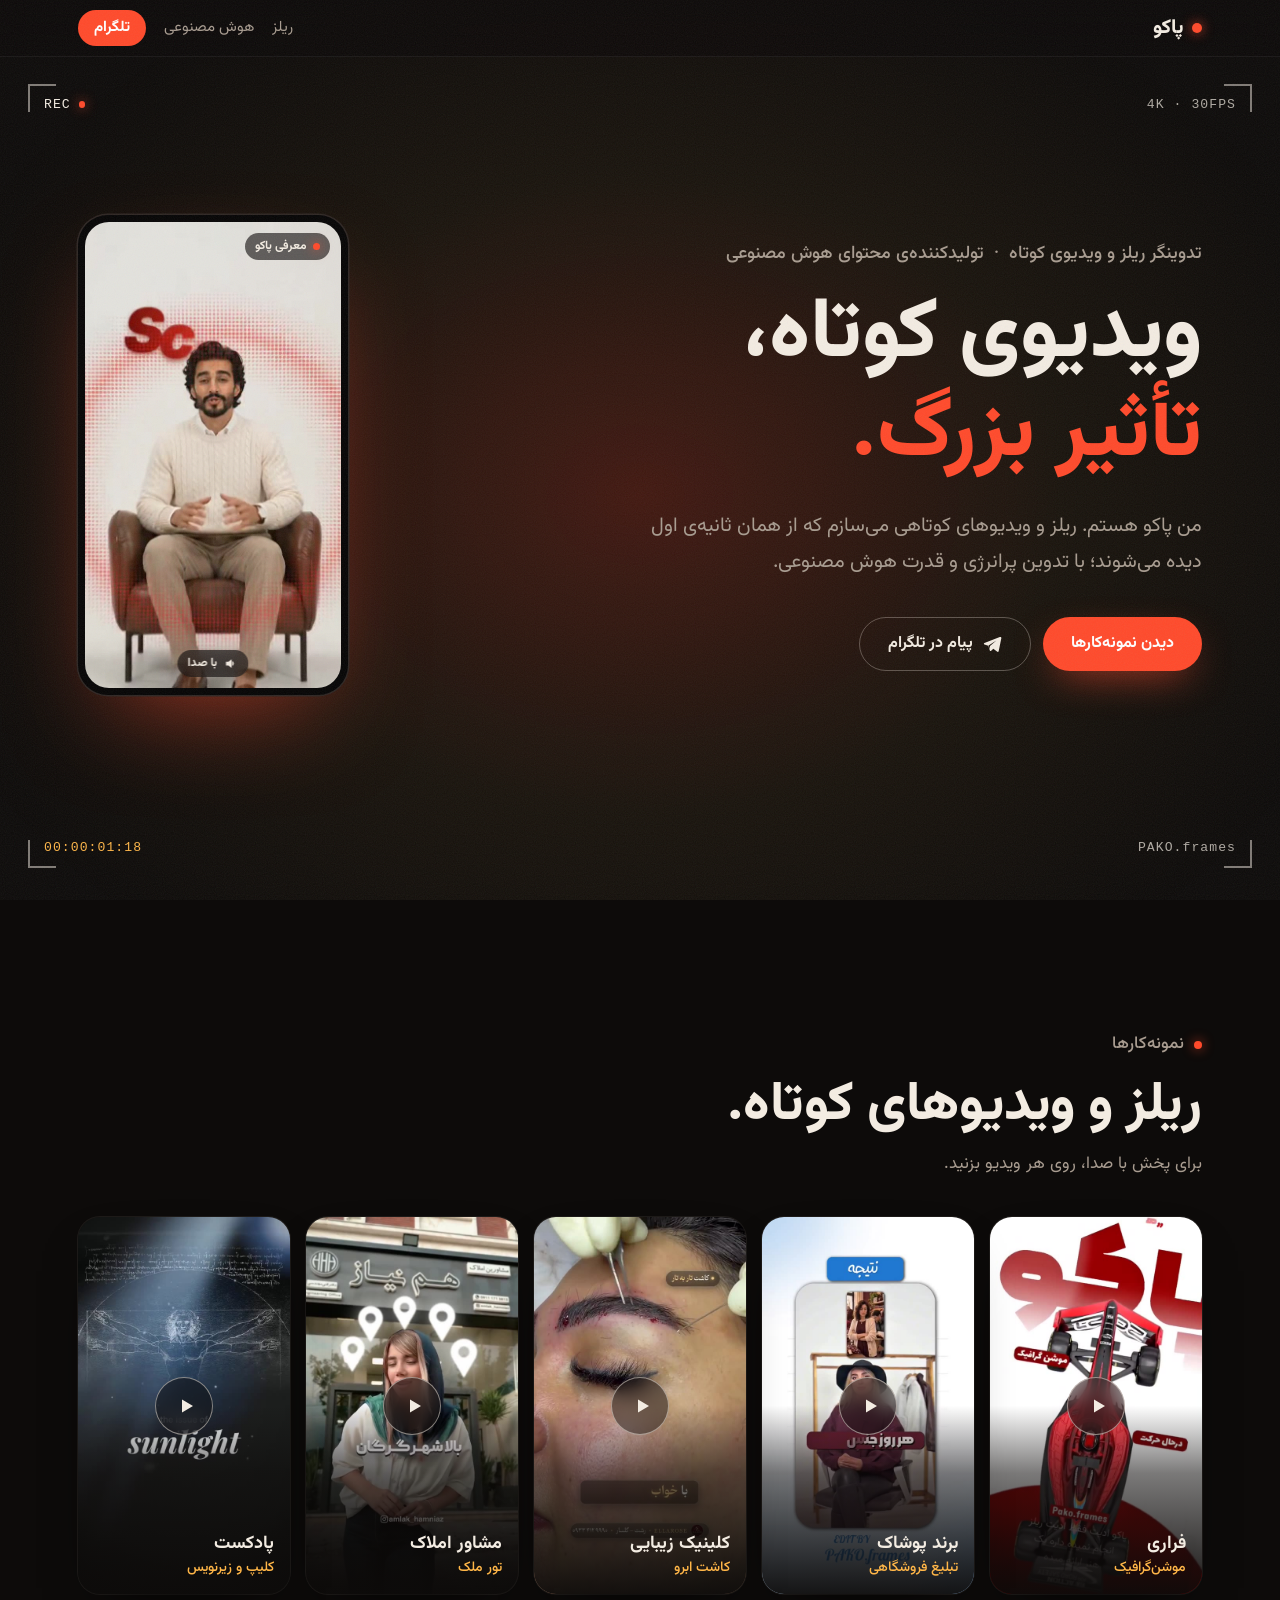
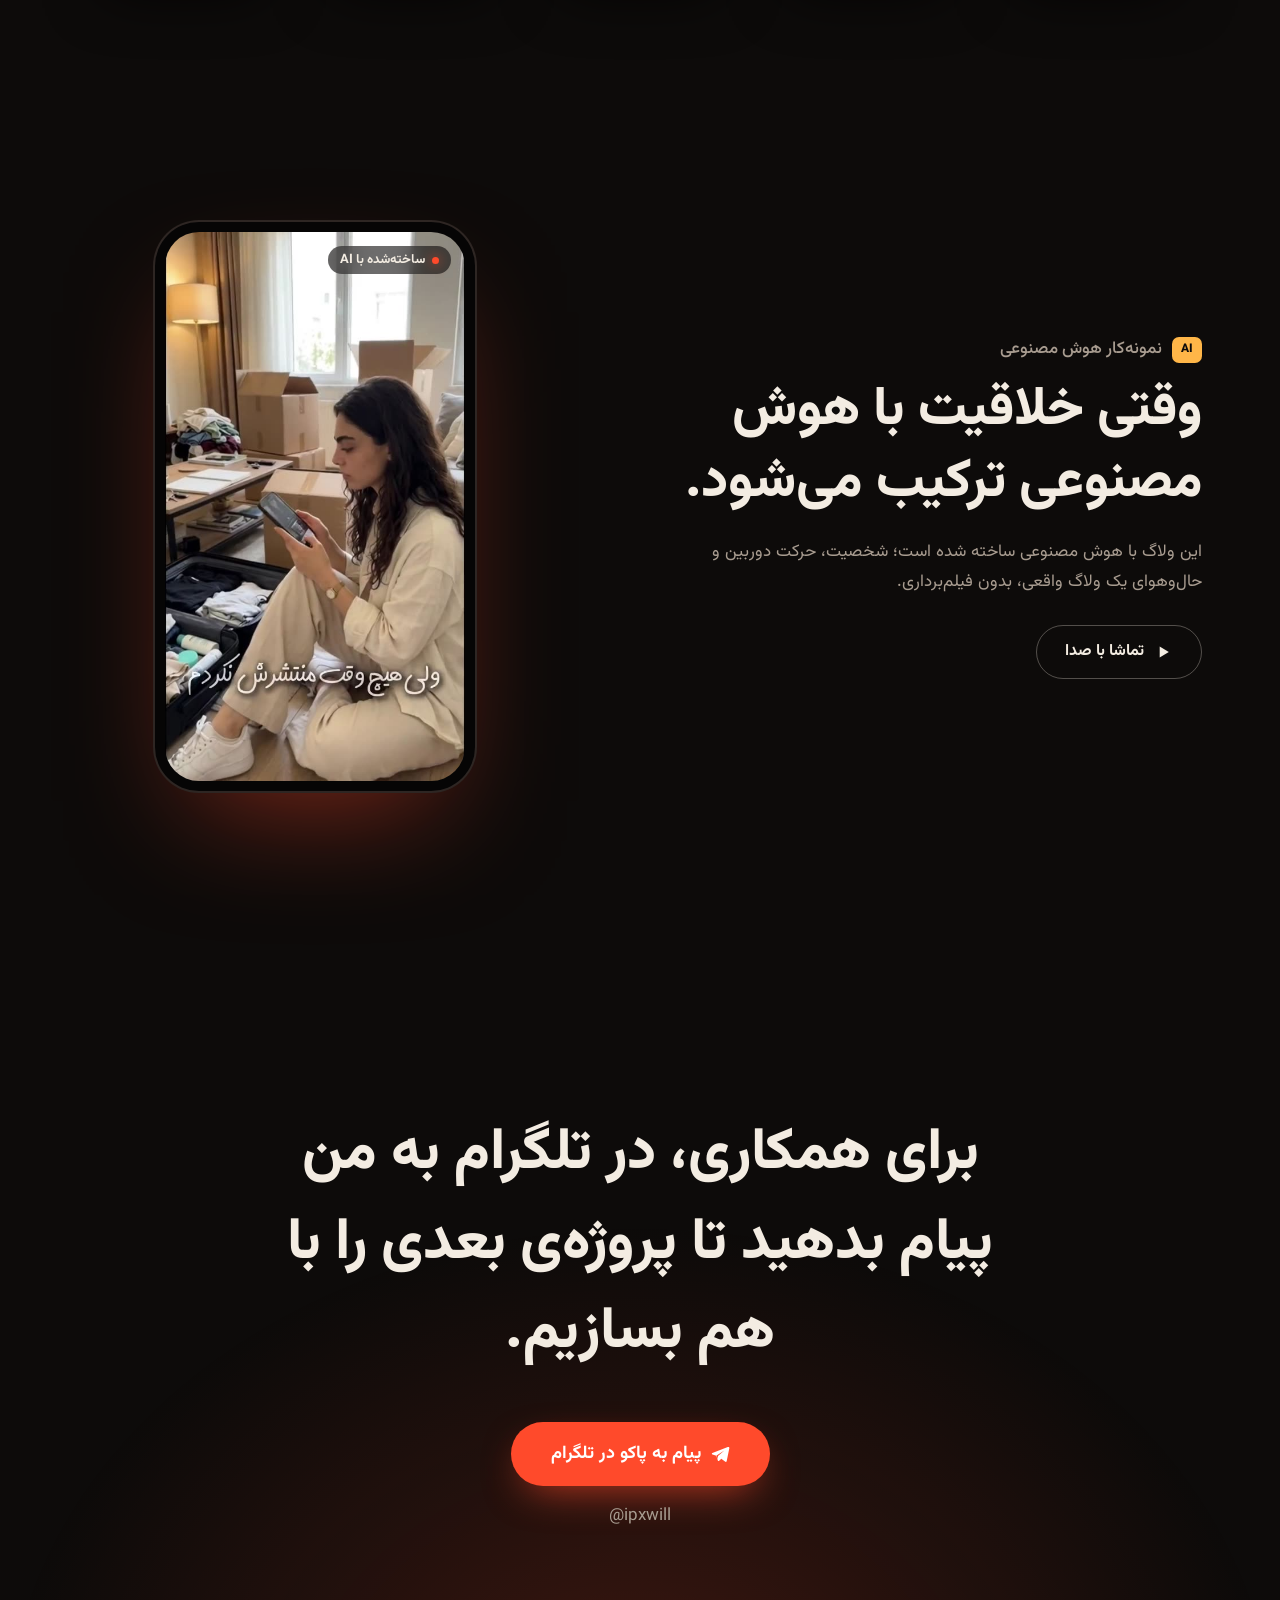
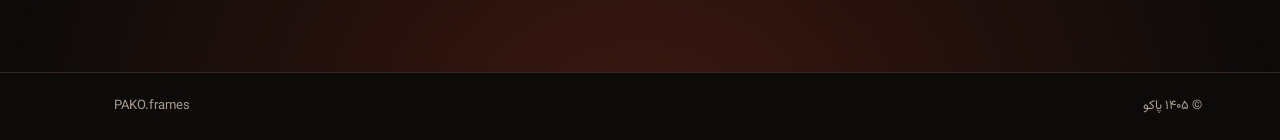
==== commit e249eaf2: "Add Paco's intro video to the hero Co-Authored-By: Claude Opus 5.5 <noreply@anthropic.com> Claude-Se" ====
--- a/index.html
+++ b/index.html
@@ -55,6 +55,13 @@
           </a>
         </div>
       </div>
+
+      <!-- ✏️ ویدیوی معرفی پاکو (بی‌صدا پخش می‌شود؛ با زدن روی آن با صدا باز می‌شود) -->
+      <a class="intro" id="intro" href="videos/intro.mp4" data-video aria-label="پخش ویدیوی معرفی با صدا">
+        <video id="intro-video" muted loop playsinline autoplay preload="metadata" poster="videos/intro.jpg" src="videos/intro.mp4"></video>
+        <span class="intro-tag"><span class="rec-dot"></span>معرفی پاکو</span>
+        <span class="intro-sound" aria-hidden="true"><svg viewBox="0 0 24 24"><path d="M4 9v6h4l5 4V5L8 9H4zm12.5 3a4.5 4.5 0 0 0-2.5-4v8a4.5 4.5 0 0 0 2.5-4z"/></svg>با صدا</span>
+      </a>
     </section>
 
     <!-- ================= ریلز ================= -->
--- a/styles.css
+++ b/styles.css
@@ -109,6 +109,35 @@
 .js .hero-inner > :nth-child(3) { animation-delay: .2s; }
 .js .hero-inner > :nth-child(4) { animation-delay: .3s; }
 @keyframes rise { to { opacity: 1; transform: none; } }
+
+/* Intro video in the hero */
+.intro {
+  position: relative; z-index: 1; display: block; width: min(230px, 58vw); aspect-ratio: 9 / 16; margin: 44px auto 0;
+  border-radius: 30px; padding: 7px; background: #060505;
+  box-shadow: 0 0 0 1.5px var(--line), 0 40px 100px -35px rgba(255, 74, 43, .6);
+  transition: transform .5s var(--ease);
+}
+.intro:hover { transform: translateY(-4px) rotate(-1deg); }
+.intro video { width: 100%; height: 100%; object-fit: cover; border-radius: 24px; background: var(--ink-2); }
+.intro-tag, .intro-sound {
+  position: absolute; z-index: 1; display: flex; align-items: center; gap: 6px; font-size: .75rem; font-weight: 700;
+  padding: 3px 10px; border-radius: 999px; background: rgba(13, 11, 10, .62);
+  backdrop-filter: blur(8px); -webkit-backdrop-filter: blur(8px);
+}
+.intro-tag { top: 18px; right: 18px; }
+.intro-tag .rec-dot { width: 7px; height: 7px; }
+.intro-sound { bottom: 18px; left: 50%; transform: translateX(-50%); white-space: nowrap; }
+.intro-sound svg { width: 15px; height: 15px; fill: currentColor; }
+.intro:hover .intro-sound { background: var(--red); }
+.js .intro { opacity: 0; animation: rise .9s var(--ease) .45s forwards; }
+@media (min-width: 960px) {
+  .hero { grid-template-columns: 1fr auto; gap: 56px; text-align: right; padding-inline: max(28px, calc((100vw - 1180px) / 2 + 28px)); }
+  .hero > .wrap { padding: 0; max-width: none; }
+  .hero-kicker, .hero-links { justify-content: flex-start; }
+  .hero-sub { margin-inline: 0; }
+  .hero-title { font-size: clamp(3.4rem, 6.6vw, 6.2rem); }
+  .intro { width: 270px; margin: 0; }
+}
 
 /* ---------- Section basics ---------- */
 .label { display: inline-flex; align-items: center; gap: 10px; color: var(--muted); font-weight: 500; margin-bottom: 10px; }
@@ -221,6 +250,7 @@
   .reveal-words .w { opacity: 1; }
   .rec-dot { animation: none; }
   .phone { transform: none; }
+  .js .intro { opacity: 1; animation: none; }
 }
 
 /* ---------- 404 ---------- */
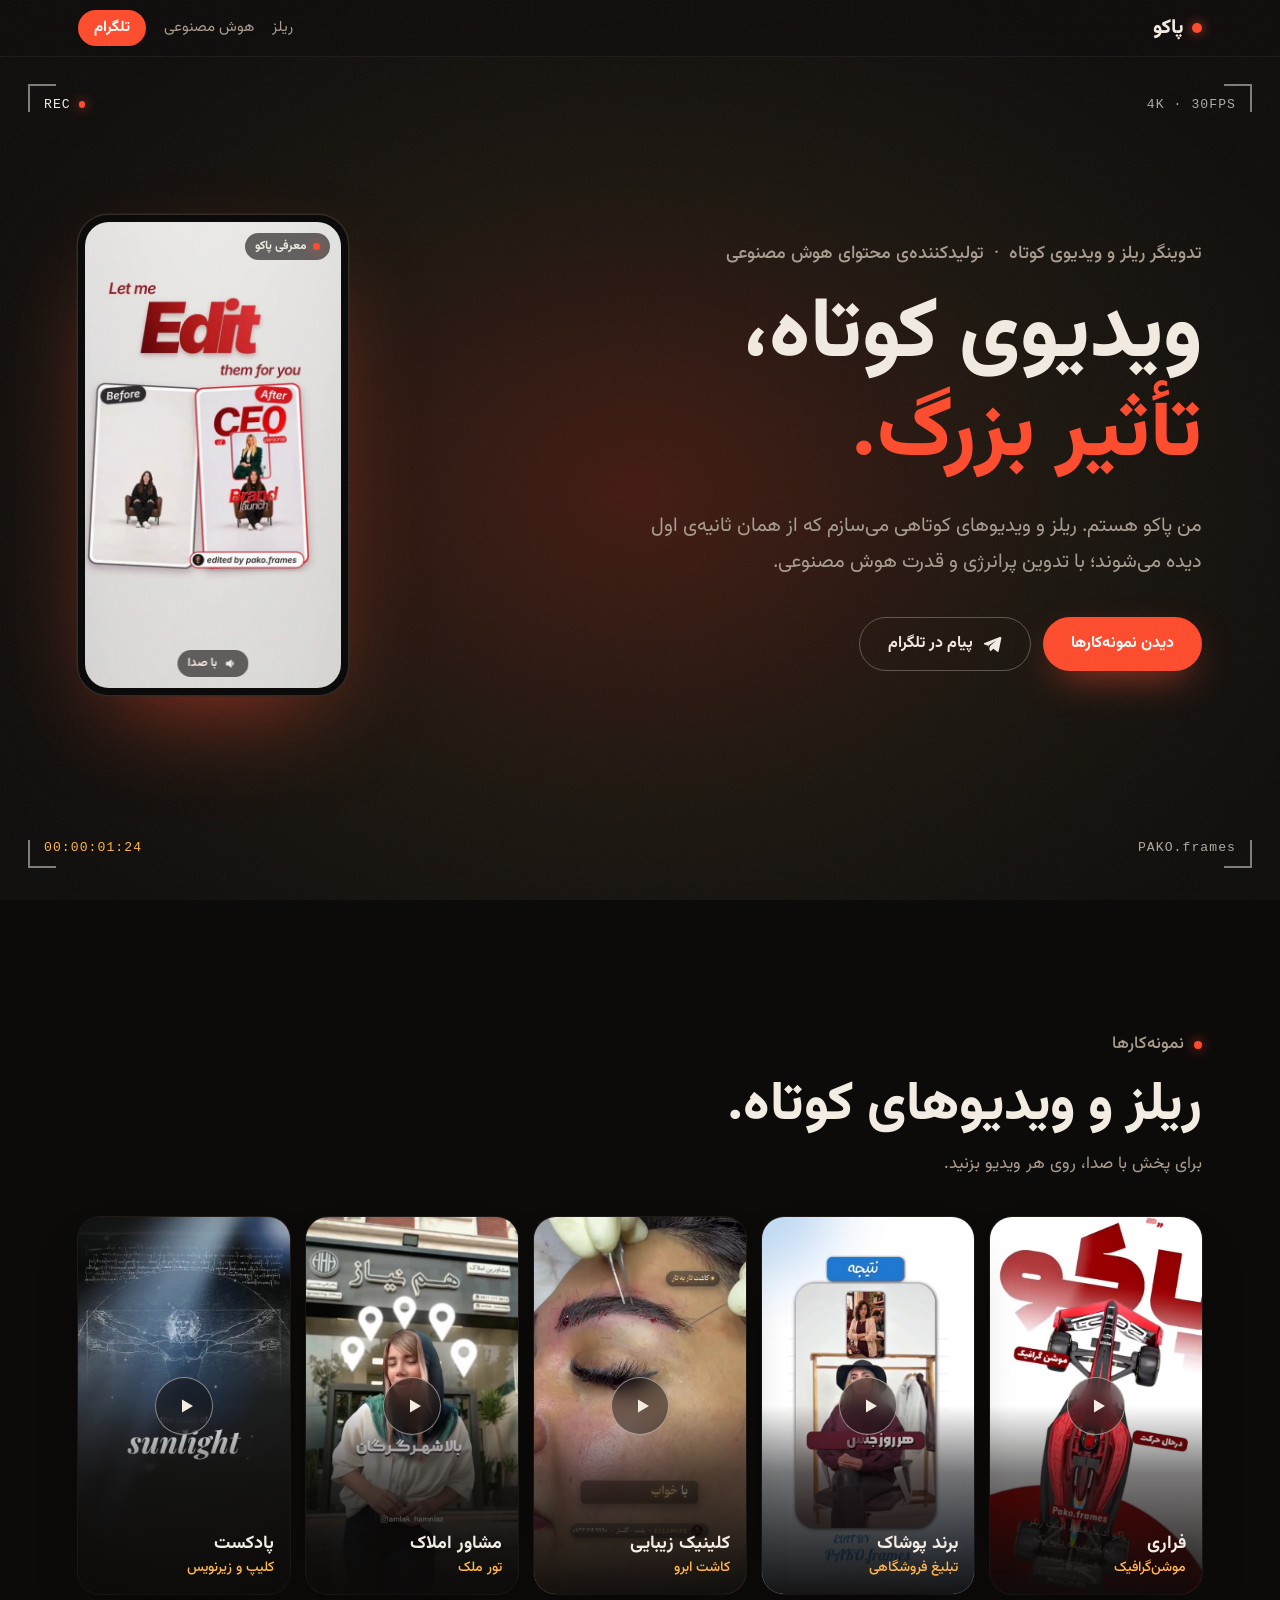
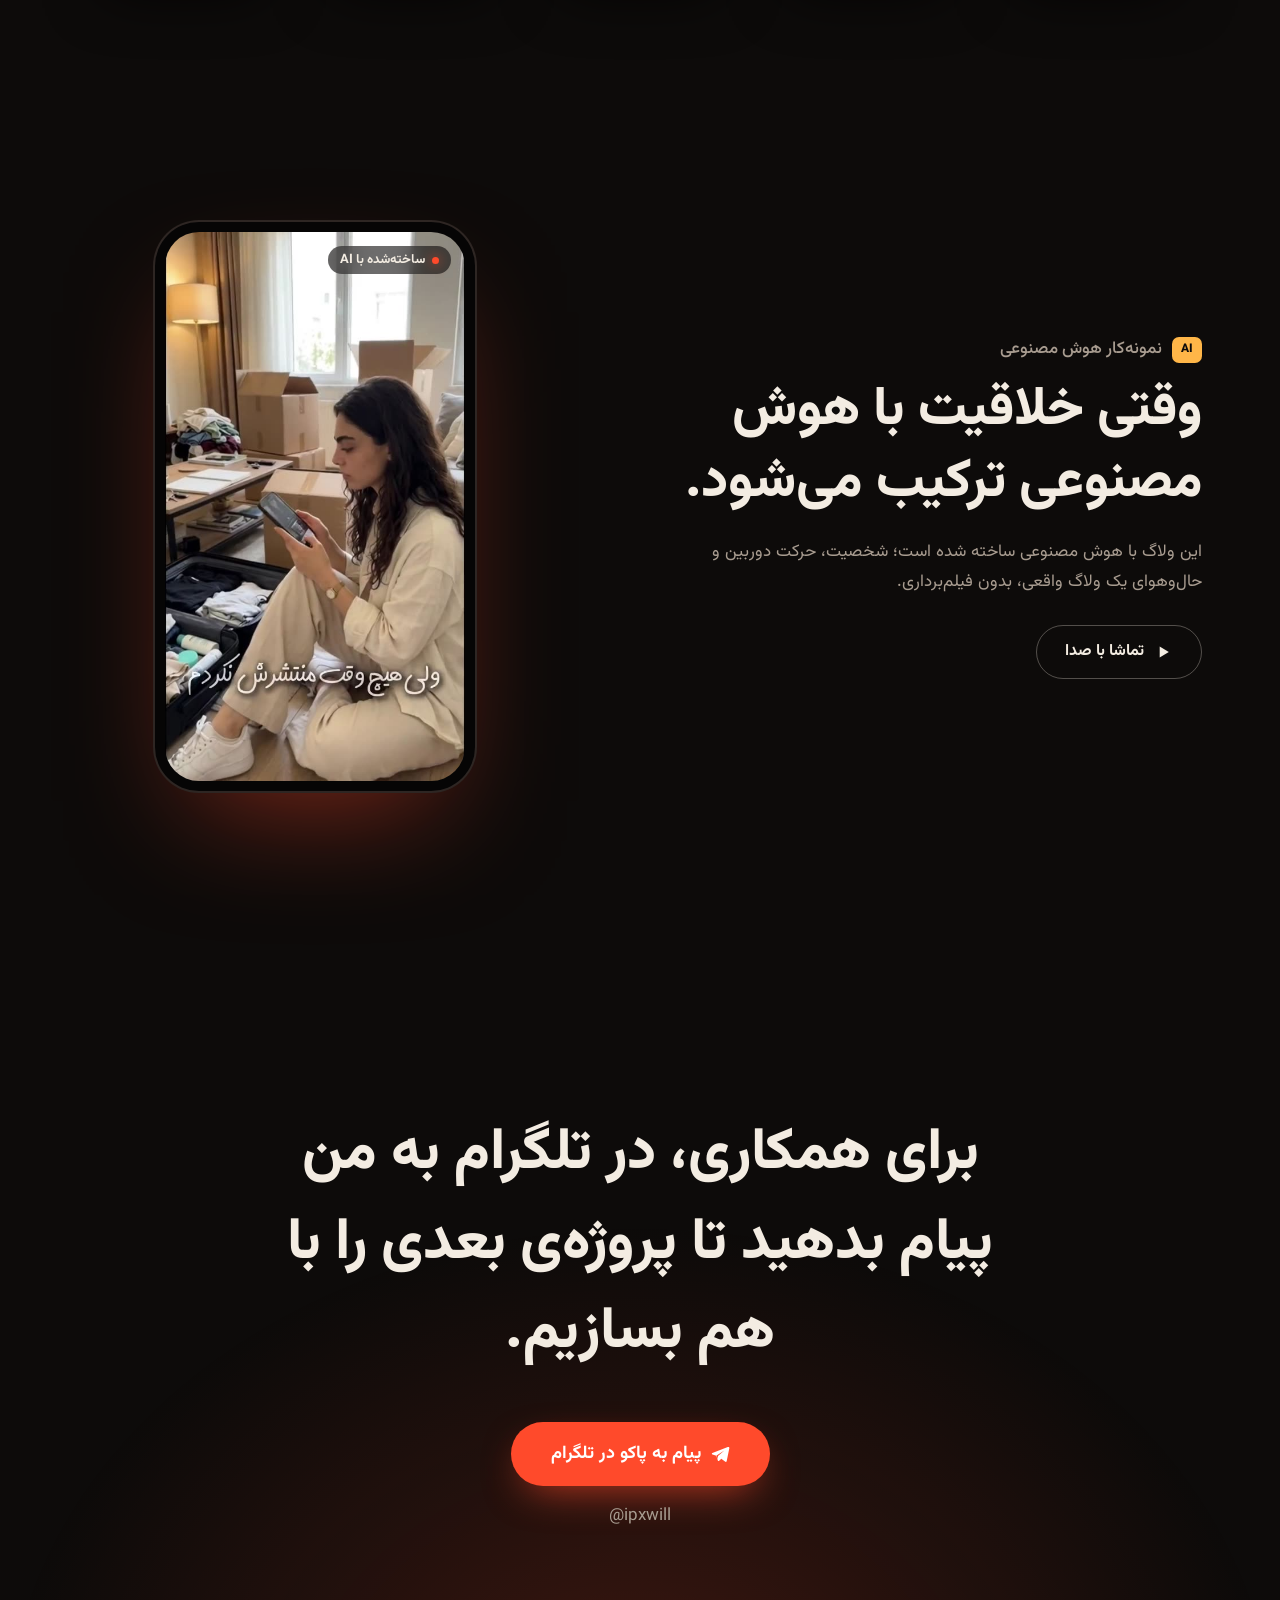
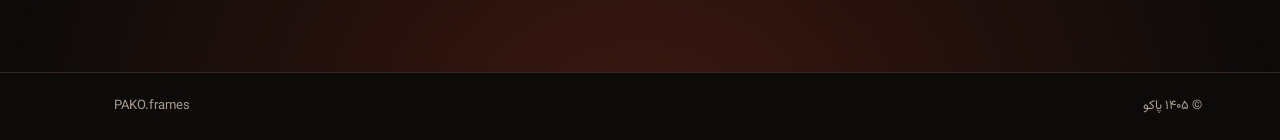
==== commit b3e6e5e2: "Replace intro video with new offer reel (v3) Co-Authored-By: Claude Opus 5.5 <noreply@anthropic.com>" ====
--- a/index.html
+++ b/index.html
@@ -57,8 +57,8 @@
       </div>
 
       <!-- ✏️ ویدیوی معرفی پاکو (بی‌صدا پخش می‌شود؛ با زدن روی آن با صدا باز می‌شود) -->
-      <a class="intro" id="intro" href="videos/intro.mp4" data-video aria-label="پخش ویدیوی معرفی با صدا">
-        <video id="intro-video" muted loop playsinline autoplay preload="metadata" poster="videos/intro.jpg" src="videos/intro.mp4"></video>
+      <a class="intro" id="intro" href="videos/intro.mp4?v=2" data-video aria-label="پخش ویدیوی معرفی با صدا">
+        <video id="intro-video" muted loop playsinline autoplay preload="metadata" poster="videos/intro.jpg?v=2" src="videos/intro.mp4?v=2"></video>
         <span class="intro-tag"><span class="rec-dot"></span>معرفی پاکو</span>
         <span class="intro-sound" aria-hidden="true"><svg viewBox="0 0 24 24"><path d="M4 9v6h4l5 4V5L8 9H4zm12.5 3a4.5 4.5 0 0 0-2.5-4v8a4.5 4.5 0 0 0 2.5-4z"/></svg>با صدا</span>
       </a>
